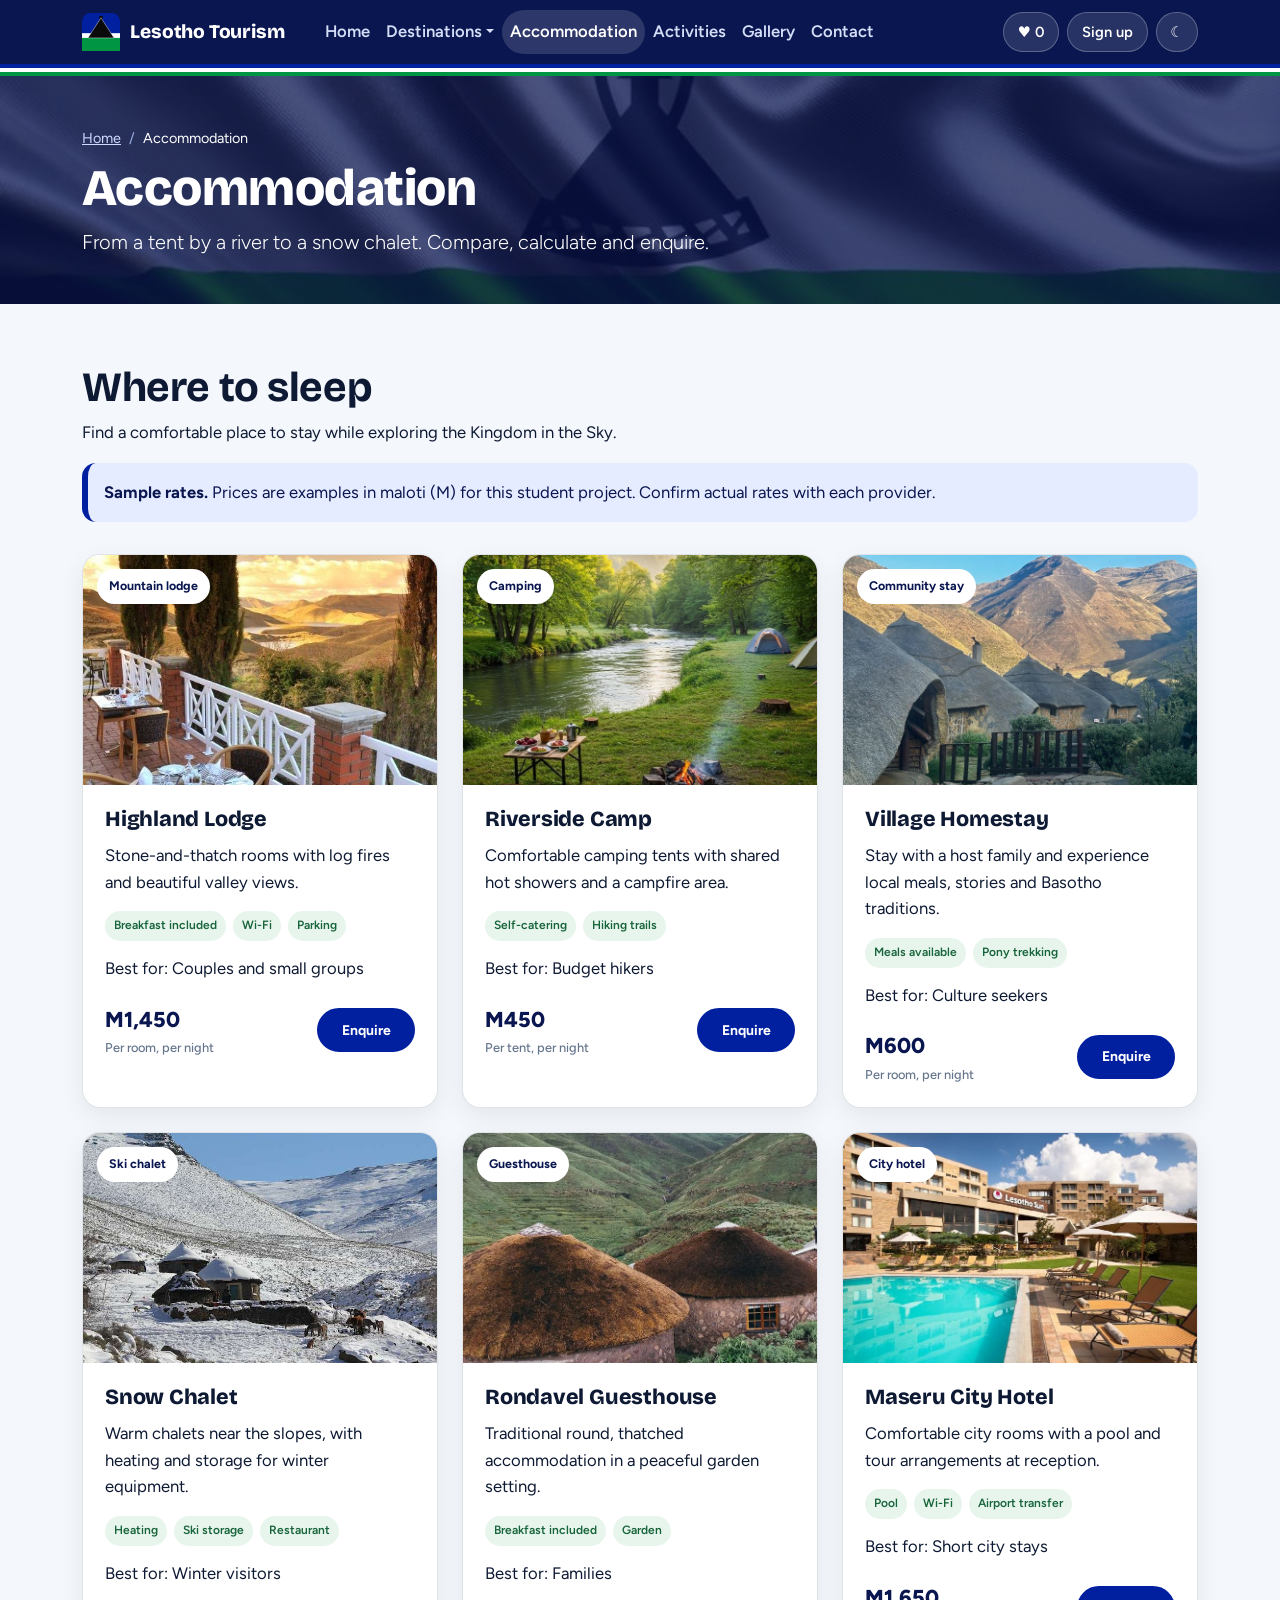
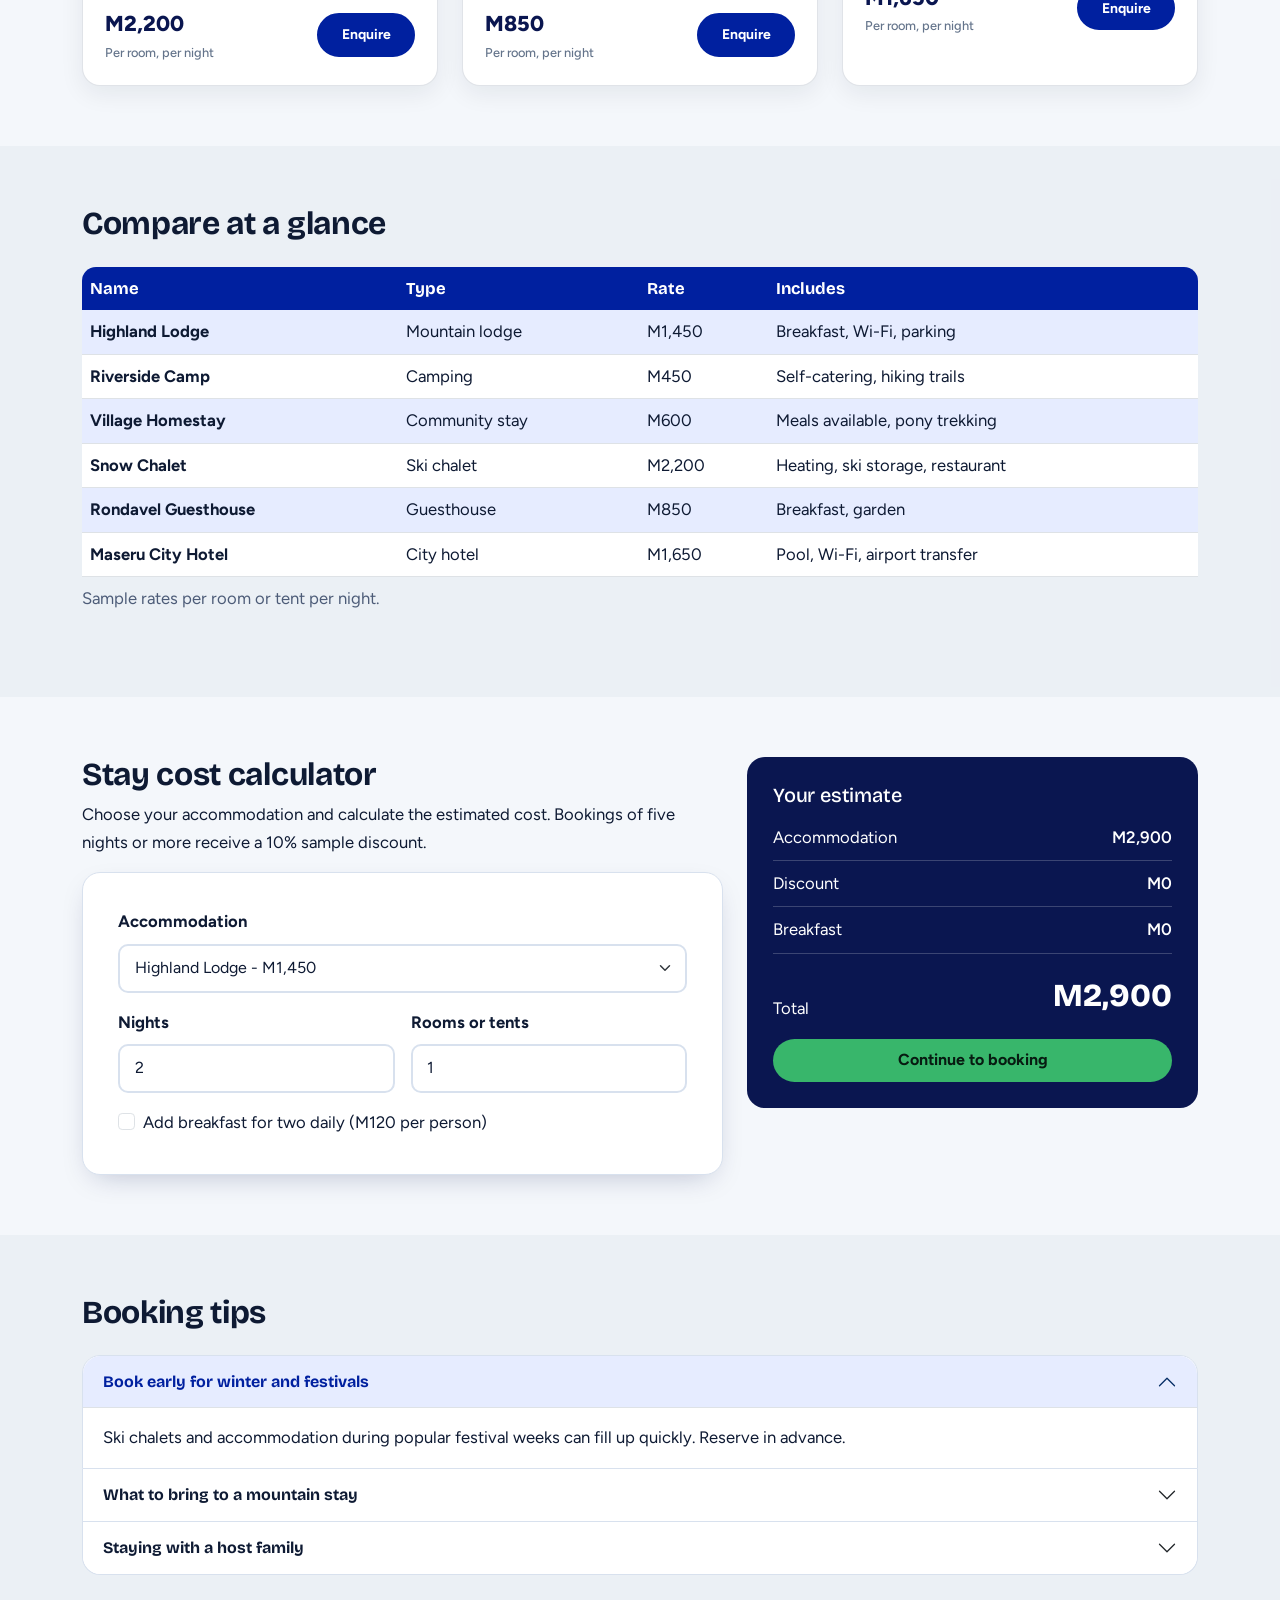
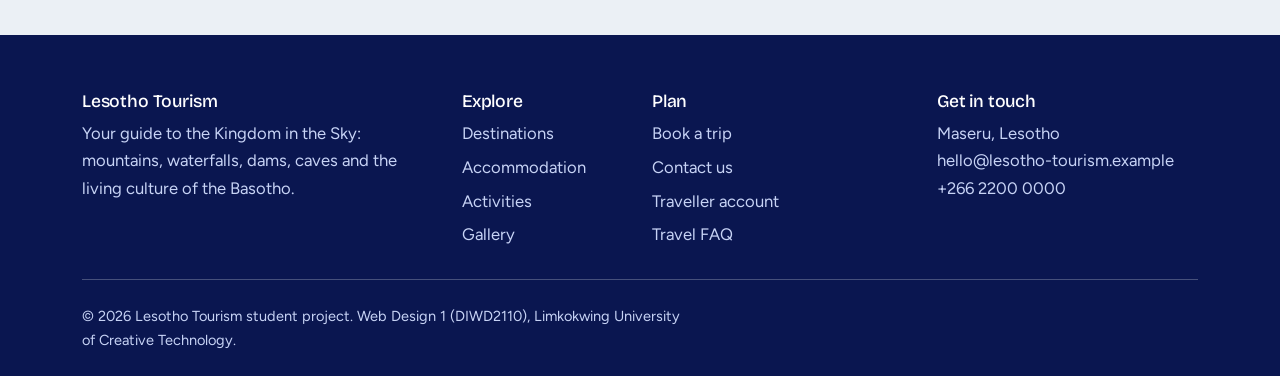
==== accommodation.html @ 90b53eb3 "Add files via upload" ====
<!DOCTYPE html>
<html lang="en" data-bs-theme="light">
<head>
<meta charset="utf-8">
<meta name="viewport" content="width=device-width, initial-scale=1">
<title>Accommodation | Lesotho Tourism</title>
<meta name="description" content="Explore lodges, camps, homestays, chalets and hotels in Lesotho. Compare accommodation and calculate your estimated stay cost.">
<meta name="theme-color" content="#0a1650">
<link rel="icon" href="images/favicon.svg" type="image/svg+xml">
<link rel="preconnect" href="https://fonts.googleapis.com">
<link rel="preconnect" href="https://fonts.gstatic.com" crossorigin>
<link href="https://fonts.googleapis.com/css2?family=Bricolage+Grotesque:opsz,wght@12..96,500;12..96,700;12..96,800&family=Figtree:wght@400;500;600;700&display=swap" rel="stylesheet">
<link href="https://cdn.jsdelivr.net/npm/bootstrap@5.3.3/dist/css/bootstrap.min.css" rel="stylesheet">
<link href="css/style.css" rel="stylesheet">

<style>
.stay-grid {
    display: grid;
    grid-template-columns: repeat(3, minmax(0, 1fr));
    gap: 24px;
}
.stay-card {
    height: 100%;
    overflow: hidden;
    border-radius: 18px;
    background: var(--bs-body-bg, #fff);
    border: 1px solid rgba(100, 116, 139, 0.2);
    box-shadow: 0 8px 24px rgba(15, 23, 42, 0.07);
    transition: transform .2s ease, box-shadow .2s ease;
}
.stay-card:hover {
    transform: translateY(-5px);
    box-shadow: 0 14px 32px rgba(15, 23, 42, 0.13);
}
.stay-image {
    position: relative;
    height: 230px;
    overflow: hidden;
    background: #e2e8f0;
}
.stay-image img {
    width: 100%;
    height: 100%;
    object-fit: cover;
    display: block;
}
.stay-tag {
    position: absolute;
    left: 14px;
    top: 14px;
    padding: 7px 12px;
    border-radius: 30px;
    background: #fff;
    color: #0a1650;
    font-size: .78rem;
    font-weight: 700;
}
.stay-body {
    padding: 22px;
}
.stay-body h3 {
    font-size: 1.35rem;
    font-weight: 800;
    margin-bottom: 10px;
}
.stay-body p {
    line-height: 1.6;
}
.stay-features {
    display: flex;
    flex-wrap: wrap;
    gap: 7px;
    margin: 14px 0;
}
.stay-feature {
    padding: 5px 9px;
    border-radius: 20px;
    background: #e7f5ec;
    color: #17643a;
    font-size: .75rem;
    font-weight: 600;
}
.stay-price {
    color: #0a1650;
    font-size: 1.35rem;
    font-weight: 800;
}
.stay-price small {
    display: block;
    color: #64748b;
    font-size: .8rem;
    font-weight: 500;
}
.stay-bottom {
    display: flex;
    align-items: center;
    justify-content: space-between;
    gap: 12px;
    margin-top: 20px;
}
.calc-result {
    padding: 26px;
    border-radius: 18px;
    background: #0a1650;
    color: #fff;
}
.calc-result .total {
    font-size: 2rem;
    font-weight: 800;
}
.calc-result li {
    display: flex;
    justify-content: space-between;
    gap: 15px;
    padding: 9px 0;
    border-bottom: 1px solid rgba(255,255,255,.2);
}
.calc-result li span:last-child {
    text-align: right;
    font-weight: 600;
}
.btn-green {
    background: #38b66b;
    color: #071b11;
    border: none;
    font-weight: 700;
}
.btn-green:hover {
    background: #56d483;
    color: #071b11;
}
.stay-section {
    padding: 60px 0;
}
.stay-section-alt {
    background: rgba(148, 163, 184, .09);
}
@media (max-width: 991px) {
    .stay-grid {
        grid-template-columns: repeat(2, minmax(0, 1fr));
    }
}
@media (max-width: 575px) {
    .stay-grid {
        grid-template-columns: 1fr;
    }
    .stay-image {
        height: 240px;
    }
    .stay-bottom {
        align-items: flex-start;
        flex-direction: column;
    }
}
</style>
</head>

<body>
<a class="skip-link" href="#main">Skip to main content</a>

<header>
<nav class="navbar navbar-expand-xl lt-nav" aria-label="Main navigation">
<div class="container">
<a class="navbar-brand" href="index.html">
<img src="images/logo.svg" alt="" width="38" height="38">
<span>Lesotho Tourism</span>
</a>
<button class="navbar-toggler" type="button" data-bs-toggle="collapse" data-bs-target="#mainMenu" aria-controls="mainMenu" aria-expanded="false" aria-label="Open or close the menu">
<span class="navbar-toggler-icon"></span>
</button>
<div class="collapse navbar-collapse" id="mainMenu">
<ul class="navbar-nav me-auto mb-2 mb-xl-0 ms-xl-3">
<li class="nav-item"><a class="nav-link" href="index.html">Home</a></li>
<li class="nav-item dropdown">
<a class="nav-link dropdown-toggle" href="#" role="button" data-bs-toggle="dropdown" aria-expanded="false">Destinations</a>
<ul class="dropdown-menu">
<li><a class="dropdown-item" href="destinations.html">All 25 places</a></li>
<li><hr class="dropdown-divider"></li>
<li><a class="dropdown-item" href="destinations.html?cat=Mountains%20%26%20Nature">Mountains &amp; Nature</a></li>
<li><a class="dropdown-item" href="destinations.html?cat=Dams%20%26%20Highlands">Dams &amp; Highlands</a></li>
<li><a class="dropdown-item" href="destinations.html?cat=History%20%26%20Culture">History &amp; Culture</a></li>
<li><a class="dropdown-item" href="destinations.html?cat=More%20to%20explore">More to explore</a></li>
</ul>
</li>
<li class="nav-item"><a class="nav-link active" href="accommodation.html">Accommodation</a></li>
<li class="nav-item"><a class="nav-link" href="activities.html">Activities</a></li>
<li class="nav-item"><a class="nav-link" href="gallery.html">Gallery</a></li>
<li class="nav-item"><a class="nav-link" href="contact.html">Contact</a></li>
</ul>
<div class="nav-tools">
<a class="icon-btn text-decoration-none" href="destinations.html#saved" aria-label="Saved places"><span aria-hidden="true">♥</span> <span data-fav-count>0</span></a>
<a class="icon-btn text-decoration-none" href="contact.html#account" data-welcome>Sign up</a>
<button class="icon-btn" type="button" data-theme-toggle aria-pressed="false" aria-label="Switch between light and dark mode"><span class="ico" aria-hidden="true">☾</span> <span class="label">Dark mode</span></button>
</div>
</div>
</div>
</nav>
<div class="flag-stripe" role="presentation"></div>
</header>

<section class="page-hero" aria-labelledby="pageTitle">
<div class="container">
<nav aria-label="Breadcrumb">
<ol class="breadcrumb breadcrumb-lt mb-2">
<li class="breadcrumb-item"><a href="index.html">Home</a></li>
<li class="breadcrumb-item active" aria-current="page">Accommodation</li>
</ol>
</nav>
<h1 id="pageTitle">Accommodation</h1>
<p class="lead mb-0">From a tent by a river to a snow chalet. Compare, calculate and enquire.</p>
</div>
</section>

<main id="main">

<section class="stay-section" aria-labelledby="stayTitle">
<div class="container">
<div class="section-head">
<h2 id="stayTitle">Where to sleep</h2>
<p>Find a comfortable place to stay while exploring the Kingdom in the Sky.</p>
<div class="alert alert-lt-info mt-3" role="note"><strong>Sample rates.</strong> Prices are examples in maloti (M) for this student project. Confirm actual rates with each provider.</div>
</div>

<div class="stay-grid">

<article class="stay-card">
<div class="stay-image">
<img src="images/stay-lodge.jpg" alt="Mountain lodge with stone buildings and views of the Lesotho highlands" loading="lazy" width="800" height="600">
<span class="stay-tag">Mountain lodge</span>
</div>
<div class="stay-body">
<h3>Highland Lodge</h3>
<p>Stone-and-thatch rooms with log fires and beautiful valley views.</p>
<div class="stay-features">
<span class="stay-feature">Breakfast included</span>
<span class="stay-feature">Wi-Fi</span>
<span class="stay-feature">Parking</span>
</div>
<p class="where">Best for: Couples and small groups</p>
<div class="stay-bottom">
<span class="stay-price">M1,450<small>Per room, per night</small></span>
<a class="btn btn-brand btn-sm" href="contact.html#booking">Enquire</a>
</div>
</div>
</article>

<article class="stay-card">
<div class="stay-image">
<img src="images/stay-camp.jpg" alt="Camping tents beside a river in a scenic mountain landscape" loading="lazy" width="800" height="600">
<span class="stay-tag">Camping</span>
</div>
<div class="stay-body">
<h3>Riverside Camp</h3>
<p>Comfortable camping tents with shared hot showers and a campfire area.</p>
<div class="stay-features">
<span class="stay-feature">Self-catering</span>
<span class="stay-feature">Hiking trails</span>
</div>
<p class="where">Best for: Budget hikers</p>
<div class="stay-bottom">
<span class="stay-price">M450<small>Per tent, per night</small></span>
<a class="btn btn-brand btn-sm" href="contact.html#booking">Enquire</a>
</div>
</div>
</article>

<article class="stay-card">
<div class="stay-image">
<img src="images/stay-village.jpg" alt="Traditional village homes in the Lesotho countryside" loading="lazy" width="800" height="600">
<span class="stay-tag">Community stay</span>
</div>
<div class="stay-body">
<h3>Village Homestay</h3>
<p>Stay with a host family and experience local meals, stories and Basotho traditions.</p>
<div class="stay-features">
<span class="stay-feature">Meals available</span>
<span class="stay-feature">Pony trekking</span>
</div>
<p class="where">Best for: Culture seekers</p>
<div class="stay-bottom">
<span class="stay-price">M600<small>Per room, per night</small></span>
<a class="btn btn-brand btn-sm" href="contact.html#booking">Enquire</a>
</div>
</div>
</article>

<article class="stay-card">
<div class="stay-image">
<img src="images/stay-chalet.jpg" alt="Mountain chalet surrounded by highland scenery" loading="lazy" width="800" height="600">
<span class="stay-tag">Ski chalet</span>
</div>
<div class="stay-body">
<h3>Snow Chalet</h3>
<p>Warm chalets near the slopes, with heating and storage for winter equipment.</p>
<div class="stay-features">
<span class="stay-feature">Heating</span>
<span class="stay-feature">Ski storage</span>
<span class="stay-feature">Restaurant</span>
</div>
<p class="where">Best for: Winter visitors</p>
<div class="stay-bottom">
<span class="stay-price">M2,200<small>Per room, per night</small></span>
<a class="btn btn-brand btn-sm" href="contact.html#booking">Enquire</a>
</div>
</div>
</article>

<article class="stay-card">
<div class="stay-image">
<img src="images/stay-rondavel.jpg" alt="Traditional round thatched rondavel in a green garden" loading="lazy" width="800" height="600">
<span class="stay-tag">Guesthouse</span>
</div>
<div class="stay-body">
<h3>Rondavel Guesthouse</h3>
<p>Traditional round, thatched accommodation in a peaceful garden setting.</p>
<div class="stay-features">
<span class="stay-feature">Breakfast included</span>
<span class="stay-feature">Garden</span>
</div>
<p class="where">Best for: Families</p>
<div class="stay-bottom">
<span class="stay-price">M850<small>Per room, per night</small></span>
<a class="btn btn-brand btn-sm" href="contact.html#booking">Enquire</a>
</div>
</div>
</article>

<article class="stay-card">
<div class="stay-image">
<img src="images/stay-hotel.jpg" alt="Modern hotel building in Maseru with guest facilities" loading="lazy" width="800" height="600">
<span class="stay-tag">City hotel</span>
</div>
<div class="stay-body">
<h3>Maseru City Hotel</h3>
<p>Comfortable city rooms with a pool and tour arrangements at reception.</p>
<div class="stay-features">
<span class="stay-feature">Pool</span>
<span class="stay-feature">Wi-Fi</span>
<span class="stay-feature">Airport transfer</span>
</div>
<p class="where">Best for: Short city stays</p>
<div class="stay-bottom">
<span class="stay-price">M1,650<small>Per room, per night</small></span>
<a class="btn btn-brand btn-sm" href="contact.html#booking">Enquire</a>
</div>
</div>
</article>

</div>
</div>
</section>

<section class="stay-section stay-section-alt" aria-labelledby="cmpTitle">
<div class="container">
<h2 id="cmpTitle" class="mb-4">Compare at a glance</h2>
<div class="table-responsive">
<table class="table table-lt table-striped align-middle">
<caption class="text-muted-lt">Sample rates per room or tent per night.</caption>
<thead>
<tr>
<th scope="col">Name</th>
<th scope="col">Type</th>
<th scope="col">Rate</th>
<th scope="col">Includes</th>
</tr>
</thead>
<tbody>
<tr><th scope="row">Highland Lodge</th><td>Mountain lodge</td><td>M1,450</td><td>Breakfast, Wi-Fi, parking</td></tr>
<tr><th scope="row">Riverside Camp</th><td>Camping</td><td>M450</td><td>Self-catering, hiking trails</td></tr>
<tr><th scope="row">Village Homestay</th><td>Community stay</td><td>M600</td><td>Meals available, pony trekking</td></tr>
<tr><th scope="row">Snow Chalet</th><td>Ski chalet</td><td>M2,200</td><td>Heating, ski storage, restaurant</td></tr>
<tr><th scope="row">Rondavel Guesthouse</th><td>Guesthouse</td><td>M850</td><td>Breakfast, garden</td></tr>
<tr><th scope="row">Maseru City Hotel</th><td>City hotel</td><td>M1,650</td><td>Pool, Wi-Fi, airport transfer</td></tr>
</tbody>
</table>
</div>
</div>
</section>

<section class="stay-section" aria-labelledby="calcTitle">
<div class="container">
<div class="row g-4 align-items-start">
<div class="col-lg-7">
<h2 id="calcTitle">Stay cost calculator</h2>
<p>Choose your accommodation and calculate the estimated cost. Bookings of five nights or more receive a 10% sample discount.</p>
<form id="stayCalc" class="form-panel">
<div class="row g-3">
<div class="col-12">
<label class="form-label" for="scStay">Accommodation</label>
<select id="scStay" name="stay" class="form-select">
<option value="stay-lodge" data-rate="1450">Highland Lodge - M1,450</option>
<option value="stay-camp" data-rate="450">Riverside Camp - M450</option>
<option value="stay-village" data-rate="600">Village Homestay - M600</option>
<option value="stay-chalet" data-rate="2200">Snow Chalet - M2,200</option>
<option value="stay-rondavel" data-rate="850">Rondavel Guesthouse - M850</option>
<option value="stay-hotel" data-rate="1650">Maseru City Hotel - M1,650</option>
</select>
</div>
<div class="col-6">
<label class="form-label" for="scNights">Nights</label>
<input id="scNights" name="nights" type="number" class="form-control" min="1" max="30" value="2" required>
</div>
<div class="col-6">
<label class="form-label" for="scRooms">Rooms or tents</label>
<input id="scRooms" name="rooms" type="number" class="form-control" min="1" max="10" value="1" required>
</div>
<div class="col-12">
<div class="form-check">
<input class="form-check-input" type="checkbox" id="scBreakfast" name="breakfast">
<label class="form-check-label" for="scBreakfast">Add breakfast for two daily (M120 per person)</label>
</div>
</div>
</div>
</form>
</div>

<div class="col-lg-5">
<div class="calc-result" aria-live="polite" aria-atomic="true">
<h3 class="h5 text-white">Your estimate</h3>
<ul class="list-unstyled mb-3" id="scLines">
<li><span>Accommodation</span><span>M2,900</span></li>
<li><span>Discount</span><span>M0</span></li>
<li><span>Breakfast</span><span>M0</span></li>
</ul>
<div class="d-flex justify-content-between align-items-end gap-3">
<span>Total</span>
<span class="total" id="scTotal">M2,900</span>
</div>
<a href="contact.html#booking" class="btn btn-green w-100 mt-3">Continue to booking</a>
</div>
</div>
</div>
</div>
</section>

<section class="stay-section stay-section-alt" aria-labelledby="tipTitle">
<div class="container">
<h2 id="tipTitle" class="mb-4">Booking tips</h2>
<div class="accordion" id="tipAccordion">
<div class="accordion-item">
<h3 class="accordion-header">
<button class="accordion-button" type="button" data-bs-toggle="collapse" data-bs-target="#t1" aria-expanded="true" aria-controls="t1">Book early for winter and festivals</button>
</h3>
<div id="t1" class="accordion-collapse collapse show" data-bs-parent="#tipAccordion">
<div class="accordion-body">Ski chalets and accommodation during popular festival weeks can fill up quickly. Reserve in advance.</div>
</div>
</div>
<div class="accordion-item">
<h3 class="accordion-header">
<button class="accordion-button collapsed" type="button" data-bs-toggle="collapse" data-bs-target="#t2" aria-expanded="false" aria-controls="t2">What to bring to a mountain stay</button>
</h3>
<div id="t2" class="accordion-collapse collapse" data-bs-parent="#tipAccordion">
<div class="accordion-body">Pack warm layers, a rain jacket, a torch, sun protection and cash in maloti or rand. Electricity may be limited at remote camps.</div>
</div>
</div>
<div class="accordion-item">
<h3 class="accordion-header">
<button class="accordion-button collapsed" type="button" data-bs-toggle="collapse" data-bs-target="#t3" aria-expanded="false" aria-controls="t3">Staying with a host family</button>
</h3>
<div id="t3" class="accordion-collapse collapse" data-bs-parent="#tipAccordion">
<div class="accordion-body">Greet people warmly, ask permission before taking photographs and follow your host's guidance on local customs.</div>
</div>
</div>
</div>
</div>
</section>

</main>

<button type="button" class="to-top" id="toTop" aria-label="Back to top">↑</button>

<footer class="lt-footer">
<div class="container">
<div class="row g-4">
<div class="col-lg-4">
<h2 class="h5">Lesotho Tourism</h2>
<p>Your guide to the Kingdom in the Sky: mountains, waterfalls, dams, caves and the living culture of the Basotho.</p>
</div>
<div class="col-6 col-lg-2">
<h3 class="h6">Explore</h3>
<ul>
<li><a href="destinations.html">Destinations</a></li>
<li><a href="accommodation.html">Accommodation</a></li>
<li><a href="activities.html">Activities</a></li>
<li><a href="gallery.html">Gallery</a></li>
</ul>
</div>
<div class="col-6 col-lg-3">
<h3 class="h6">Plan</h3>
<ul>
<li><a href="contact.html#booking">Book a trip</a></li>
<li><a href="contact.html#contact">Contact us</a></li>
<li><a href="contact.html#account">Traveller account</a></li>
<li><a href="index.html#faq">Travel FAQ</a></li>
</ul>
</div>
<div class="col-lg-3">
<h3 class="h6">Get in touch</h3>
<address class="mb-0">Maseru, Lesotho<br><a href="mailto:hello@lesotho-tourism.example">hello@lesotho-tourism.example</a><br><a href="tel:+26622000000">+266 2200 0000</a></address>
</div>
</div>
<hr class="border-light opacity-25 my-4">
<p class="small mb-0">&copy; <span data-year>2026</span> Lesotho Tourism student project. Web Design 1 (DIWD2110), Limkokwing University of Creative Technology.</p>
</div>
</footer>

<script src="https://cdn.jsdelivr.net/npm/bootstrap@5.3.3/dist/js/bootstrap.bundle.min.js"></script>
<script src="js/data-fallback.js"></script>
<script src="js/main.js"></script>

<script>
document.addEventListener("DOMContentLoaded", function () {
    const staySelect = document.getElementById("scStay");
    const nightsInput = document.getElementById("scNights");
    const roomsInput = document.getElementById("scRooms");
    const breakfastInput = document.getElementById("scBreakfast");
    const lines = document.getElementById("scLines");
    const totalDisplay = document.getElementById("scTotal");

    function formatMoney(amount) {
        return "M" + Math.round(amount).toLocaleString("en-US");
    }

    function updateCalculator() {
        const selectedOption = staySelect.options[staySelect.selectedIndex];
        const rate = Number(selectedOption.dataset.rate);
        const nights = Math.min(30, Math.max(1, Number(nightsInput.value) || 1));
        const rooms = Math.min(10, Math.max(1, Number(roomsInput.value) || 1));

        nightsInput.value = nights;
        roomsInput.value = rooms;

        const accommodationCost = rate * nights * rooms;
        const discount = nights >= 5 ? accommodationCost * 0.10 : 0;
        const breakfast = breakfastInput.checked ? 240 * nights * rooms : 0;
        const total = accommodationCost - discount + breakfast;

        lines.innerHTML = "";

        const items = [
            ["Accommodation", formatMoney(accommodationCost)],
            ["Discount", discount > 0 ? "-" + formatMoney(discount) : formatMoney(0)],
            ["Breakfast", formatMoney(breakfast)]
        ];

        items.forEach(function (item) {
            const li = document.createElement("li");
            const label = document.createElement("span");
            const amount = document.createElement("span");
            label.textContent = item[0];
            amount.textContent = item[1];
            li.appendChild(label);
            li.appendChild(amount);
            lines.appendChild(li);
        });

        totalDisplay.textContent = formatMoney(total);
    }

    staySelect.addEventListener("change", updateCalculator);
    nightsInput.addEventListener("input", updateCalculator);
    roomsInput.addEventListener("input", updateCalculator);
    breakfastInput.addEventListener("change", updateCalculator);

    updateCalculator();
});
</script>
</body>
</html>
---- css/style.css ----
:root{
  --lt-blue:#00209F;
  --lt-blue-deep:#0a1650;
  --lt-green:#009543;
  --lt-black:#0a0a0a;
  --lt-white:#ffffff;
  --lt-ochre:#e0a526;          
  --bg:#f4f7fb;
  --surface:#ffffff;
  --ink:#0e1a33;
  --muted:#4d5c78;
  --line:#d8e1ee;
  --brand:#00209F;             
  --brand-soft:#e6ecff;
  --green-soft:#e2f5ea;
  --shadow:0 10px 30px -12px rgba(10,22,80,.28);
  --font-head:"Bricolage Grotesque","Trebuchet MS",system-ui,sans-serif;
  --font-body:"Figtree","Segoe UI",system-ui,-apple-system,sans-serif;
  --r-card:18px; --r-ctl:10px;
}


html{scroll-behavior:smooth}
body{font-family:var(--font-body);background:var(--bg);color:var(--ink);line-height:1.65;font-size:1.04rem;transition:background-color .3s,color .3s}
h1,h2,h3,h4,h5{font-family:var(--font-head);font-weight:700;line-height:1.15;letter-spacing:-.01em;color:var(--ink)}
h1{font-weight:800}
p{max-width:68ch}
a{color:var(--brand)}
a:hover{color:var(--lt-green)}
img{max-width:100%;height:auto}
:focus-visible{outline:3px solid var(--lt-ochre);outline-offset:3px;border-radius:4px}
.skip-link{position:absolute;left:-999px;top:0;background:var(--lt-black);color:#fff;padding:.6rem 1rem;z-index:2000}
.skip-link:focus{left:0}
.flag-stripe{height:12px;background:linear-gradient(to bottom,var(--lt-blue) 0 33.3%,#fff 33.3% 66.6%,var(--lt-green) 66.6%)}
.text-muted-lt{color:var(--muted)!important}


.lt-nav{background:var(--lt-blue-deep);position:sticky;top:0;z-index:1030;transition:box-shadow .3s}
.lt-nav.scrolled{box-shadow:0 8px 24px -10px rgba(0,0,0,.55)}
.lt-nav .navbar-brand{display:flex;align-items:center;gap:.65rem;color:#fff;font-family:var(--font-head);font-weight:800;font-size:1.2rem;letter-spacing:-.01em}
.lt-nav .navbar-brand img{width:38px;height:38px}
.lt-nav .nav-link{color:#d5def7;font-weight:600;padding:.55rem .9rem;border-radius:999px;transition:background .2s,color .2s}
.lt-nav .nav-link:hover,.lt-nav .nav-link.active{color:#fff;background:rgba(255,255,255,.14)}
.lt-nav .dropdown-menu{border:0;border-radius:14px;box-shadow:var(--shadow);padding:.5rem}
.lt-nav .dropdown-item{border-radius:8px;font-weight:500}
.lt-nav .navbar-toggler{border-color:rgba(255,255,255,.4)}
.lt-nav .navbar-toggler-icon{filter:invert(1)}
.nav-tools{display:flex;align-items:center;gap:.5rem;flex-wrap:wrap}
.lt-nav .nav-link{white-space:nowrap}
.icon-btn{white-space:nowrap}
@media (min-width:1200px){.nav-tools{flex-wrap:nowrap}.lt-nav .nav-link{padding:.5rem .65rem}}
@media (min-width:1200px) and (max-width:1399.98px){.icon-btn .label{display:none}}
@media (max-width:1199.98px){.lt-nav .navbar-collapse{padding:.75rem 0 1rem}.nav-tools{margin-top:.5rem}}
.icon-btn{background:rgba(255,255,255,.12);border:1px solid rgba(255,255,255,.25);color:#fff;border-radius:999px;padding:.4rem .85rem;font-weight:600;font-size:.92rem;transition:background .2s}
.icon-btn:hover{background:rgba(255,255,255,.26);color:#fff}


.hero{position:relative;color:#fff;background:var(--lt-blue-deep);overflow:hidden;isolation:isolate}
.hero::before{content:"";position:absolute;inset:0;background:url("../images/flag.jpg") center/cover;z-index:-2}
.hero::after{content:"";position:absolute;inset:0;background:linear-gradient(100deg,rgba(10,22,80,.92) 0%,rgba(10,22,80,.7) 45%,rgba(10,22,80,.1) 100%);z-index:-1}
.hero h1,.hero p{color:#fff}
.hero h1{font-size:clamp(2.3rem,6vw,4.4rem);max-width:15ch}
.hero .lead{font-size:1.2rem;opacity:.95}
.hero-pad{padding:clamp(3.5rem,10vw,8rem) 0 clamp(3rem,8vw,6rem)}
.hero-search{background:#fff;border-radius:999px;padding:.35rem;display:flex;gap:.35rem;max-width:560px;box-shadow:var(--shadow)}
.hero-search input{border:0;background:transparent;flex:1;padding:.6rem 1rem;color:#0e1a33;min-width:0}
.hero-search input:focus{outline:none}
.hero-search:focus-within{outline:3px solid var(--lt-ochre)}
.page-hero{background:var(--lt-blue-deep);color:#fff;padding:3.2rem 0 2.8rem;position:relative;overflow:hidden}
.page-hero::before{content:"";position:absolute;inset:0;background:url("../images/flag.jpg") center 60%/cover;opacity:.28}
.page-hero .container{position:relative}
.page-hero h1,.page-hero p{color:#fff}
.page-hero h1{font-size:clamp(2rem,4.6vw,3.2rem)}
.breadcrumb-lt{--bs-breadcrumb-divider-color:#9fb0e6;--bs-breadcrumb-item-active-color:#fff;font-size:.9rem}
.breadcrumb-lt a{color:#cfdaff}


.btn{font-weight:700;border-radius:999px;padding:.6rem 1.4rem;transition:transform .2s,box-shadow .2s,background .2s}
.btn:hover{transform:translateY(-2px)}
.btn-brand{background:var(--lt-blue);color:#fff;border:2px solid var(--lt-blue)}
.btn-brand:hover{background:#0a2fd1;border-color:#0a2fd1;color:#fff;box-shadow:0 8px 18px -8px var(--lt-blue)}
.btn-green{background:var(--lt-green);color:#fff;border:2px solid var(--lt-green)}
.btn-green:hover{background:#00803a;border-color:#00803a;color:#fff;box-shadow:0 8px 18px -8px var(--lt-green)}
.btn-ghost{background:transparent;color:var(--brand);border:2px solid var(--brand)}
.btn-ghost:hover{background:var(--brand);color:#fff}
.btn-ghost-light{background:transparent;color:#fff;border:2px solid rgba(255,255,255,.7)}
.btn-ghost-light:hover{background:#fff;color:var(--lt-blue)}
.filter-btn{border:2px solid var(--line);background:var(--surface);color:var(--ink);padding:.45rem 1.1rem}
.filter-btn:hover{border-color:var(--lt-blue)}
.filter-btn.active{background:var(--lt-blue);border-color:var(--lt-blue);color:#fff}
.fav-btn{position:absolute;top:.75rem;right:.75rem;width:42px;height:42px;padding:0;border-radius:50%;background:rgba(255,255,255,.92);border:0;font-size:1.25rem;line-height:1;color:#7b869c;display:grid;place-items:center}
.fav-btn.saved{color:#d6293e}
.fav-btn:hover{transform:scale(1.1)}

/* 6. CARDS */
.lt-card{background:var(--surface);border:1px solid var(--line);border-radius:var(--r-card);overflow:hidden;height:100%;display:flex;flex-direction:column;transition:transform .25s,box-shadow .25s,border-color .25s}
.lt-card:hover{transform:translateY(-5px);box-shadow:var(--shadow);border-color:var(--lt-blue)}
.lt-card .media{position:relative;aspect-ratio:4/3;overflow:hidden;background:var(--brand-soft)}
.lt-card .media img{width:100%;height:100%;object-fit:cover;transition:transform .5s}
.lt-card:hover .media img{transform:scale(1.06)}
.lt-card .body{padding:1.15rem 1.25rem 1.3rem;display:flex;flex-direction:column;gap:.5rem;flex:1}
.lt-card .body h3,.lt-card .body h2{font-size:1.25rem;margin:0}
.lt-card .where{font-size:.9rem;color:var(--muted);margin:0}
.lt-card .body p{margin:0}
.lt-card .actions{margin-top:auto;padding-top:.6rem;display:flex;gap:.5rem;flex-wrap:wrap}
.badge-tag{position:absolute;left:.75rem;bottom:.75rem;background:var(--lt-black);color:#fff;font-weight:600;padding:.4em .8em;border-radius:999px;font-size:.78rem}
.badge-cat{background:var(--brand-soft);color:var(--brand);font-weight:600;border-radius:999px;padding:.35em .8em}
.price{font-family:var(--font-head);font-weight:800;font-size:1.35rem;color:var(--lt-green)}
.fact{background:var(--surface);border:1px solid var(--line);border-left:6px solid var(--lt-green);border-radius:12px;padding:1rem 1.2rem}
.fact strong{font-family:var(--font-head);font-size:1.6rem;display:block;color:var(--brand)}


.section{padding:clamp(3rem,7vw,5.5rem) 0}
.section-alt{background:var(--surface);border-block:1px solid var(--line)}
.section-head{margin-bottom:2rem}
.section-head h2{font-size:clamp(1.8rem,3.6vw,2.6rem)}
.band{background:var(--lt-blue);color:#fff;position:relative;overflow:hidden}
.band h2,.band p{color:#fff}
.band::after{content:"";position:absolute;right:-60px;top:-40px;width:260px;height:260px;background:url("../images/flag.jpg") center/contain no-repeat;opacity:.12;transform:rotate(12deg)}
.accordion{--bs-accordion-border-radius:var(--r-card);--bs-accordion-inner-border-radius:var(--r-card)}
.accordion-item{background:var(--surface);color:var(--ink);border-color:var(--line)}
.accordion-button{font-weight:700;background:var(--surface);color:var(--ink)}
.accordion-button:not(.collapsed){background:var(--brand-soft);color:var(--brand)}
.alert{border-radius:14px;border-width:0;border-left:6px solid}
.alert-lt-info{background:var(--brand-soft);border-color:var(--lt-blue);color:#0a1650}
.alert-lt-warm{background:#fff4d6;border-color:var(--lt-ochre);color:#4a3200}
.table-lt{--bs-table-bg:var(--surface);--bs-table-color:var(--ink);--bs-table-striped-bg:var(--brand-soft);--bs-table-striped-color:var(--ink);border-radius:14px;overflow:hidden}
.table-lt thead th{background:var(--lt-blue);color:#fff;border:0;font-family:var(--font-head)}
.sidebar-box{background:var(--surface);border:1px solid var(--line);border-radius:var(--r-card);padding:1.25rem}
.pagination{--bs-pagination-active-bg:var(--lt-blue);--bs-pagination-active-border-color:var(--lt-blue);--bs-pagination-color:var(--brand);--bs-pagination-bg:var(--surface);--bs-pagination-border-color:var(--line);--bs-pagination-hover-bg:var(--brand-soft);--bs-pagination-disabled-bg:var(--surface)}
.carousel-lt{border-radius:var(--r-card);overflow:hidden;box-shadow:var(--shadow)}
.carousel-lt .carousel-item img{width:100%;aspect-ratio:16/8;object-fit:cover}
.carousel-lt .carousel-caption{background:linear-gradient(transparent,rgba(10,22,80,.88));left:0;right:0;bottom:0;padding:3rem 1.5rem 1.6rem;text-align:left}
.carousel-lt .carousel-caption h3,.carousel-lt .carousel-caption p{color:#fff}
.step-list{counter-reset:s;list-style:none;padding:0}
.step-list li{counter-increment:s;position:relative;padding-left:3.2rem;margin-bottom:1.1rem}
.step-list li::before{content:counter(s);position:absolute;left:0;top:0;width:2.2rem;height:2.2rem;border-radius:50%;background:var(--lt-green);color:#fff;font-weight:800;display:grid;place-items:center}
.calc-result{background:var(--lt-blue-deep);color:#fff;border-radius:var(--r-card);padding:1.4rem}
.calc-result .total{font-family:var(--font-head);font-size:2.4rem;font-weight:800}
.calc-result li{display:flex;justify-content:space-between;border-bottom:1px dashed rgba(255,255,255,.25);padding:.35rem 0}


.form-control,.form-select{border-radius:var(--r-ctl);border:2px solid var(--line);padding:.65rem .9rem;background-color:var(--surface);color:var(--ink);transition:border-color .2s,box-shadow .2s}
.form-control:focus,.form-select:focus{border-color:var(--lt-blue);box-shadow:0 0 0 .25rem rgba(0,32,159,.18);background-color:var(--surface);color:var(--ink)}
.form-label{font-weight:700}
.form-panel{background:var(--surface);border:1px solid var(--line);border-radius:var(--r-card);padding:clamp(1.25rem,3vw,2.2rem);box-shadow:var(--shadow)}
.form-control.is-valid,.form-select.is-valid{border-color:var(--lt-green)}
.invalid-feedback{font-weight:600}
.form-check-input:checked{background-color:var(--lt-blue);border-color:var(--lt-blue)}
.strength{height:8px;border-radius:999px;background:var(--line);overflow:hidden}
.strength span{display:block;height:100%;width:0;transition:width .3s,background .3s}


.gallery-item{position:relative;border:0;padding:0;background:none;border-radius:14px;overflow:hidden;display:block;width:100%;aspect-ratio:4/3;cursor:zoom-in}
.gallery-item img{width:100%;height:100%;object-fit:cover;transition:transform .45s,filter .3s}
.gallery-item:hover img{transform:scale(1.08);filter:brightness(.8)}
.gallery-item .cap{position:absolute;left:0;right:0;bottom:0;padding:1.6rem .9rem .7rem;background:linear-gradient(transparent,rgba(10,22,80,.88));color:#fff;font-weight:600;text-align:left;opacity:0;transition:opacity .25s}
.gallery-item:hover .cap,.gallery-item:focus-visible .cap{opacity:1}
.lightbox .modal-content{background:#060c26;color:#fff;border:0;border-radius:var(--r-card)}
.lightbox img{width:100%;max-height:70vh;object-fit:contain;background:#0b1440;border-radius:12px}
.lb-nav{position:absolute;top:50%;transform:translateY(-50%);z-index:5;width:52px;height:52px;border-radius:50%;border:0;background:rgba(255,255,255,.9);color:var(--lt-blue-deep);font-size:1.6rem;line-height:1}
.lb-nav:hover{background:var(--lt-ochre)}
.lb-prev{left:.6rem}.lb-next{right:.6rem}
.thumb-strip{display:flex;gap:.5rem;overflow-x:auto;padding:.5rem 0}
.thumb-strip button{flex:0 0 74px;height:54px;padding:0;border:2px solid transparent;border-radius:8px;overflow:hidden;background:none;opacity:.6}
.thumb-strip button.on{border-color:var(--lt-ochre);opacity:1}
.thumb-strip img{width:100%;height:100%;object-fit:cover}


.lt-footer{background:var(--lt-blue-deep);color:#c7d3f5;padding:3.5rem 0 1.5rem}
.lt-footer h2,.lt-footer h3{color:#fff;font-size:1.1rem}
.lt-footer a{color:#c7d3f5;text-decoration:none}
.lt-footer a:hover{color:#fff;text-decoration:underline}
.lt-footer ul{list-style:none;padding:0;margin:0}
.lt-footer li{margin-bottom:.4rem}
.to-top{position:fixed;right:1rem;bottom:1rem;width:48px;height:48px;border-radius:50%;border:0;background:var(--lt-green);color:#fff;font-size:1.3rem;box-shadow:var(--shadow);opacity:0;pointer-events:none;transition:opacity .3s,transform .3s;z-index:1040}
.to-top.show{opacity:1;pointer-events:auto}


[data-bs-theme="dark"]{
  --bg:#080f24;--surface:#101b3a;--ink:#e9eefb;--muted:#a9b8d8;--line:#23325e;--brand:#8fb0ff;--brand-soft:#17285c;--green-soft:#0f3b2a;
  --shadow:0 12px 30px -12px rgba(0,0,0,.7);
}
[data-bs-theme="dark"] .btn-ghost{color:#cfe0ff;border-color:#8fb0ff}
[data-bs-theme="dark"] .btn-ghost:hover{background:#8fb0ff;color:#0a1650}
[data-bs-theme="dark"] .alert-lt-info{background:#17285c;color:#dbe6ff}
[data-bs-theme="dark"] .alert-lt-warm{background:#3b2c07;color:#ffe9b0}
[data-bs-theme="dark"] .a-link{color:#cfe0ff}
[data-bs-theme="dark"] .accordion-button::after{filter:invert(1)}
[data-bs-theme="dark"] .section-alt{background:#0c1633}
[data-bs-theme="dark"] .lt-card:hover{border-color:#8fb0ff}
[data-bs-theme="dark"] .table-lt{--bs-table-border-color:var(--line)}
[data-bs-theme="dark"] .btn-close{filter:invert(1)}
[data-bs-theme="dark"] .modal-content{background:var(--surface);color:var(--ink)}


.reveal-hero{animation:rise .9s cubic-bezier(.2,.7,.2,1) both}   /* one deliberate page-load moment */
@keyframes rise{from{opacity:0;transform:translateY(22px)}to{opacity:1;transform:none}}
.empty-state{text-align:center;padding:3rem 1rem;border:2px dashed var(--line);border-radius:var(--r-card)}
@media (max-width:575.98px){
  .hero-search{border-radius:22px;flex-direction:column}
  .hero-search .btn{width:100%}
  .carousel-lt .carousel-item img{aspect-ratio:4/3}
  .carousel-lt .carousel-caption p{display:none}
}
@media (min-width:1400px){body{font-size:1.1rem}}
@media (prefers-reduced-motion:reduce){*{animation:none!important;transition:none!important;scroll-behavior:auto!important}}
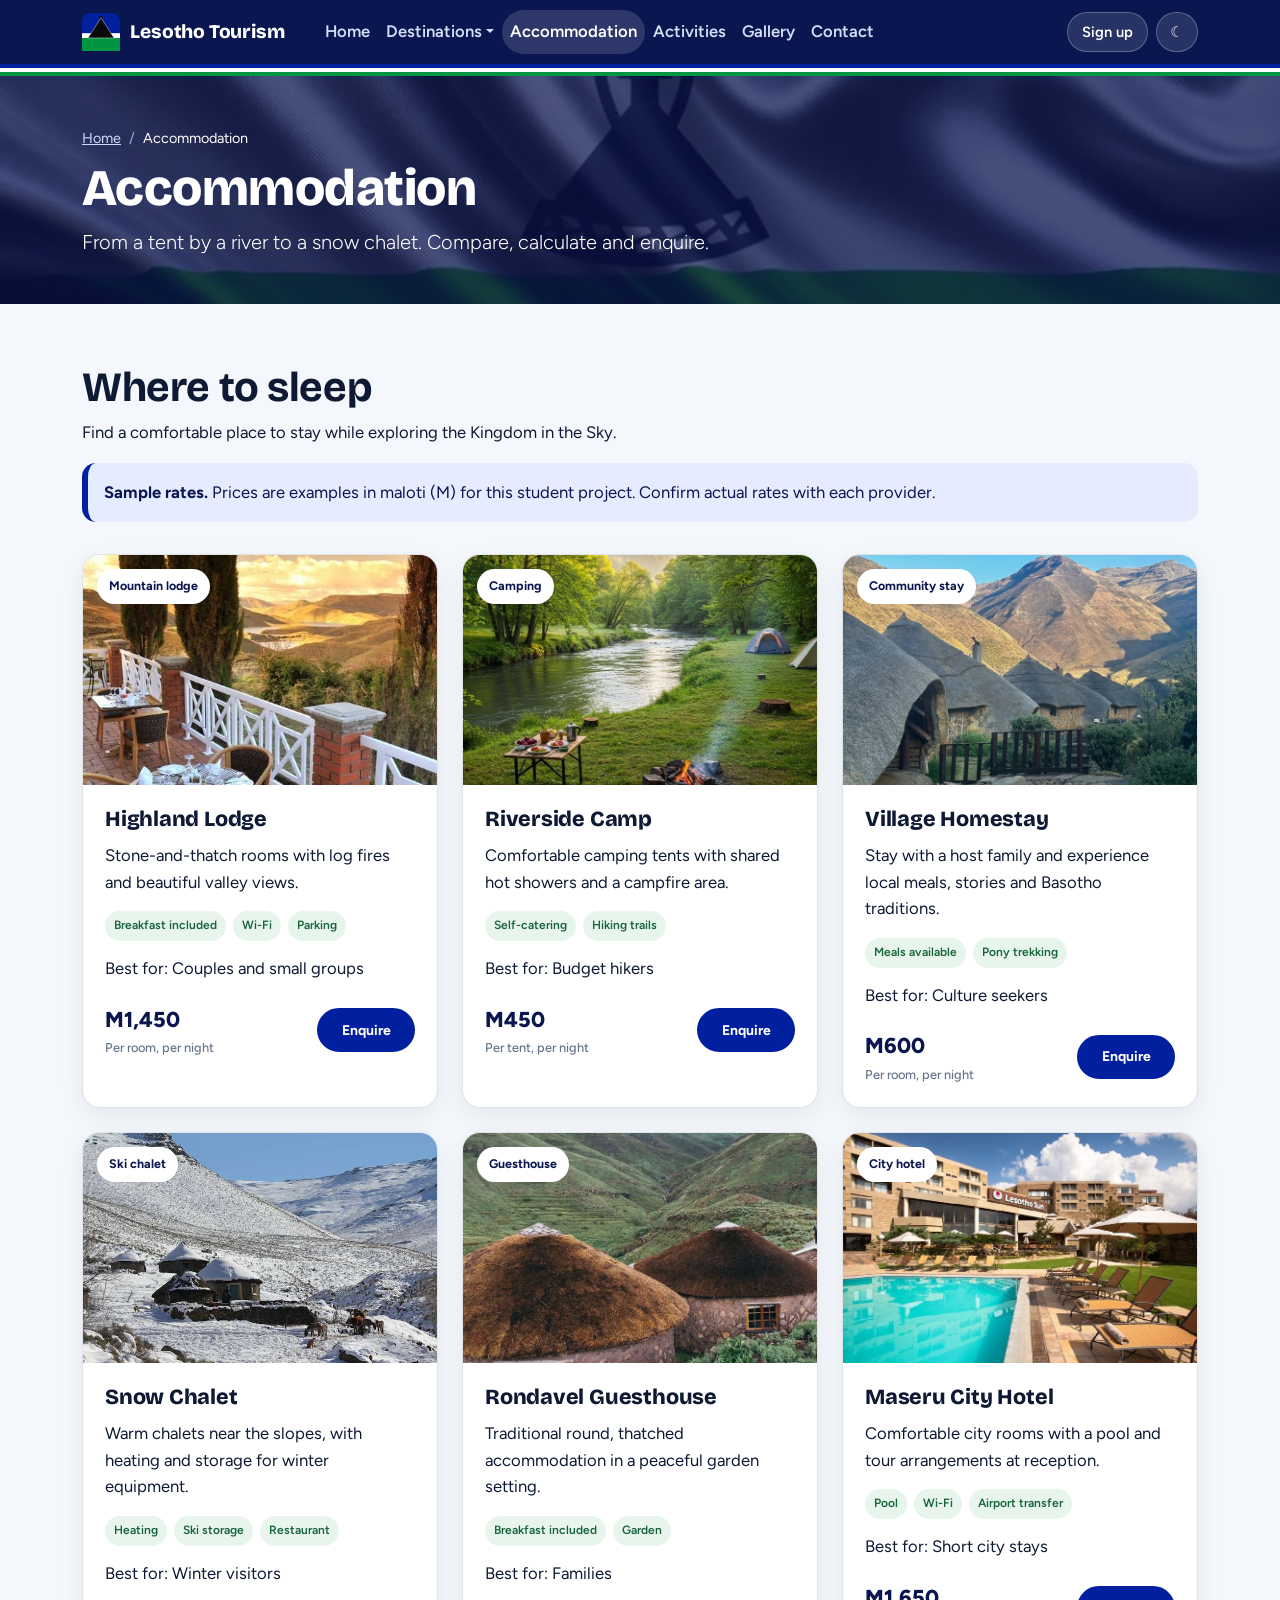
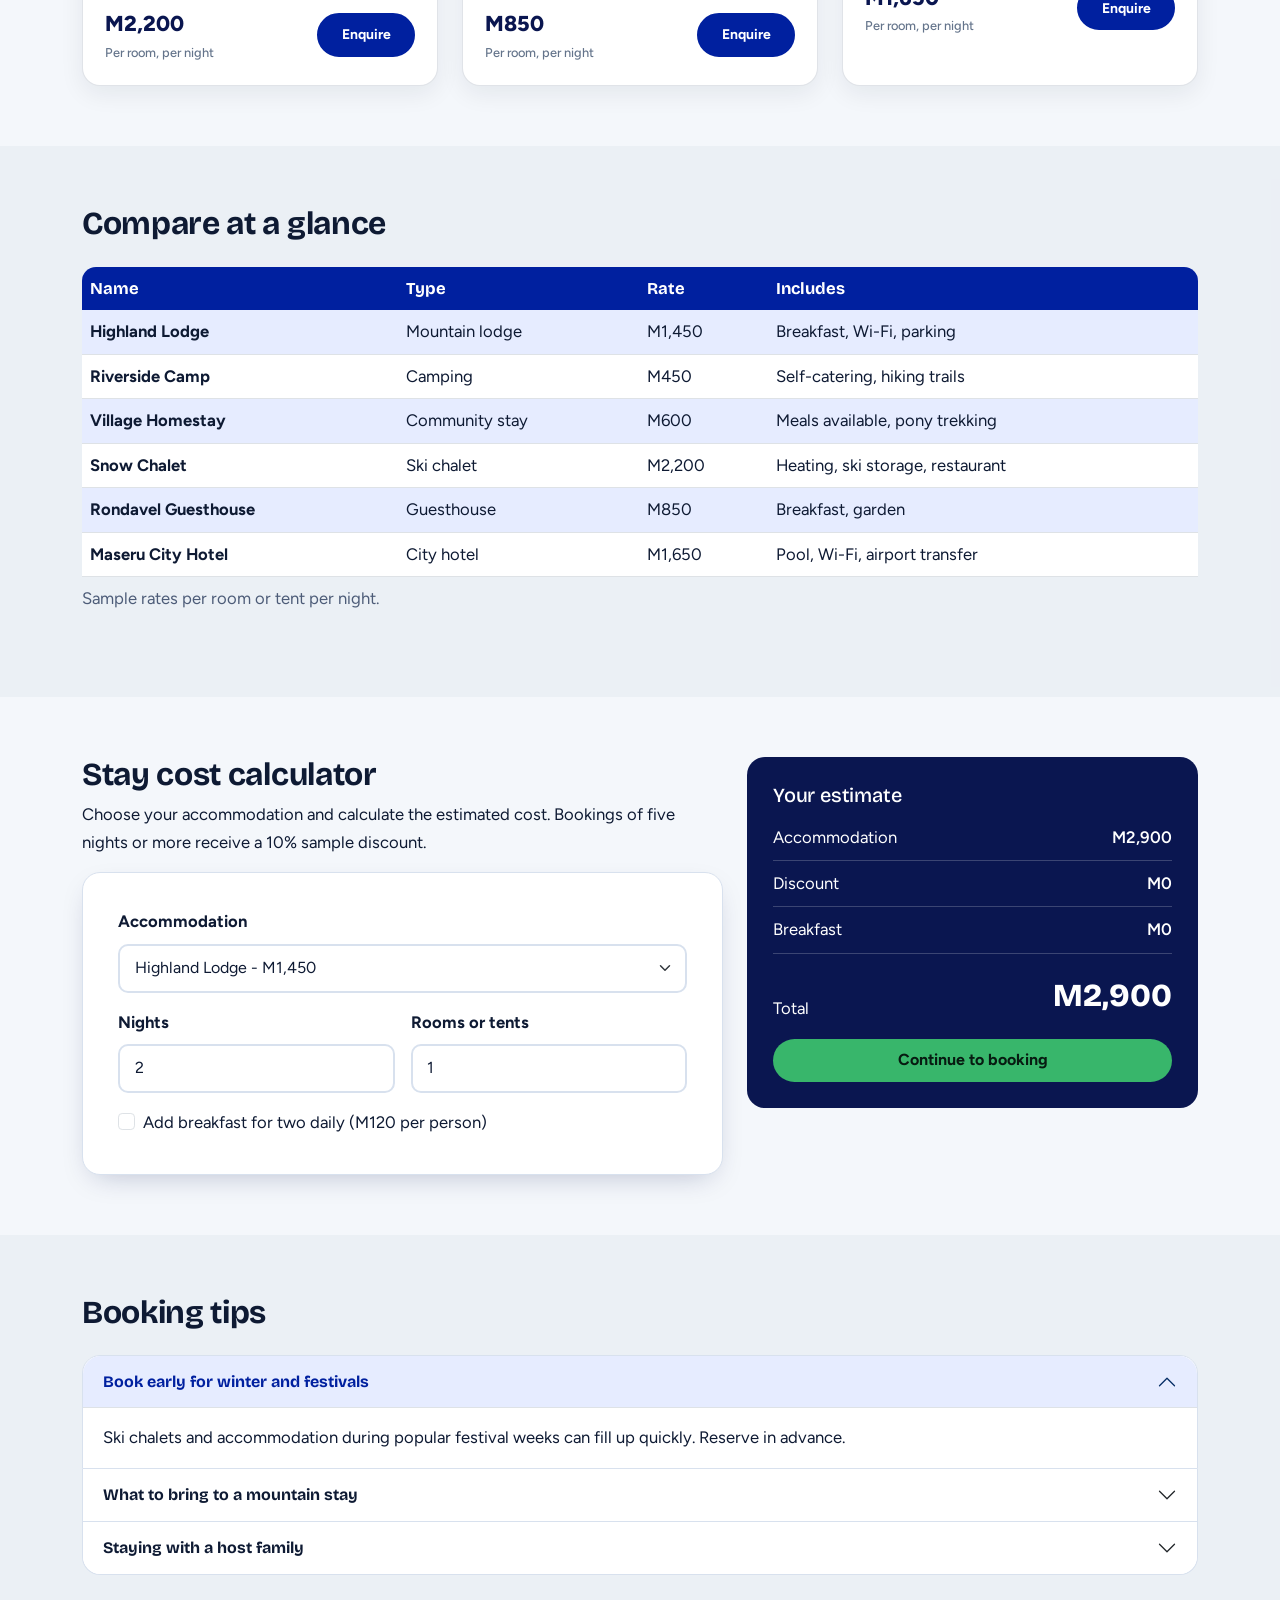
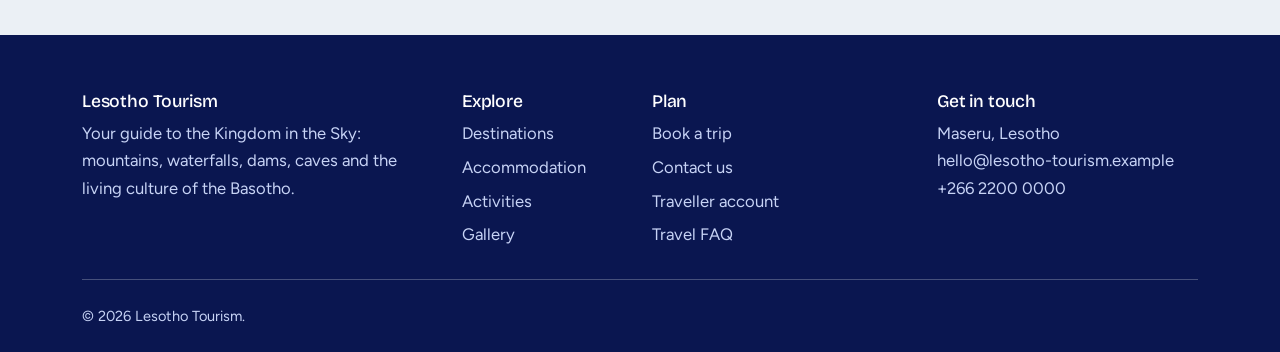
==== commit c82bf458: "Update accommodation.html" ====
--- a/accommodation.html
+++ b/accommodation.html
@@ -189,7 +189,7 @@
 <li class="nav-item"><a class="nav-link" href="contact.html">Contact</a></li>
 </ul>
 <div class="nav-tools">
-<a class="icon-btn text-decoration-none" href="destinations.html#saved" aria-label="Saved places"><span aria-hidden="true">♥</span> <span data-fav-count>0</span></a>
+
 <a class="icon-btn text-decoration-none" href="contact.html#account" data-welcome>Sign up</a>
 <button class="icon-btn" type="button" data-theme-toggle aria-pressed="false" aria-label="Switch between light and dark mode"><span class="ico" aria-hidden="true">☾</span> <span class="label">Dark mode</span></button>
 </div>
@@ -501,7 +501,7 @@
 </div>
 </div>
 <hr class="border-light opacity-25 my-4">
-<p class="small mb-0">&copy; <span data-year>2026</span> Lesotho Tourism student project. Web Design 1 (DIWD2110), Limkokwing University of Creative Technology.</p>
+<p class="small mb-0">&copy; <span data-year>2026</span> Lesotho Tourism.</p>
 </div>
 </footer>
 
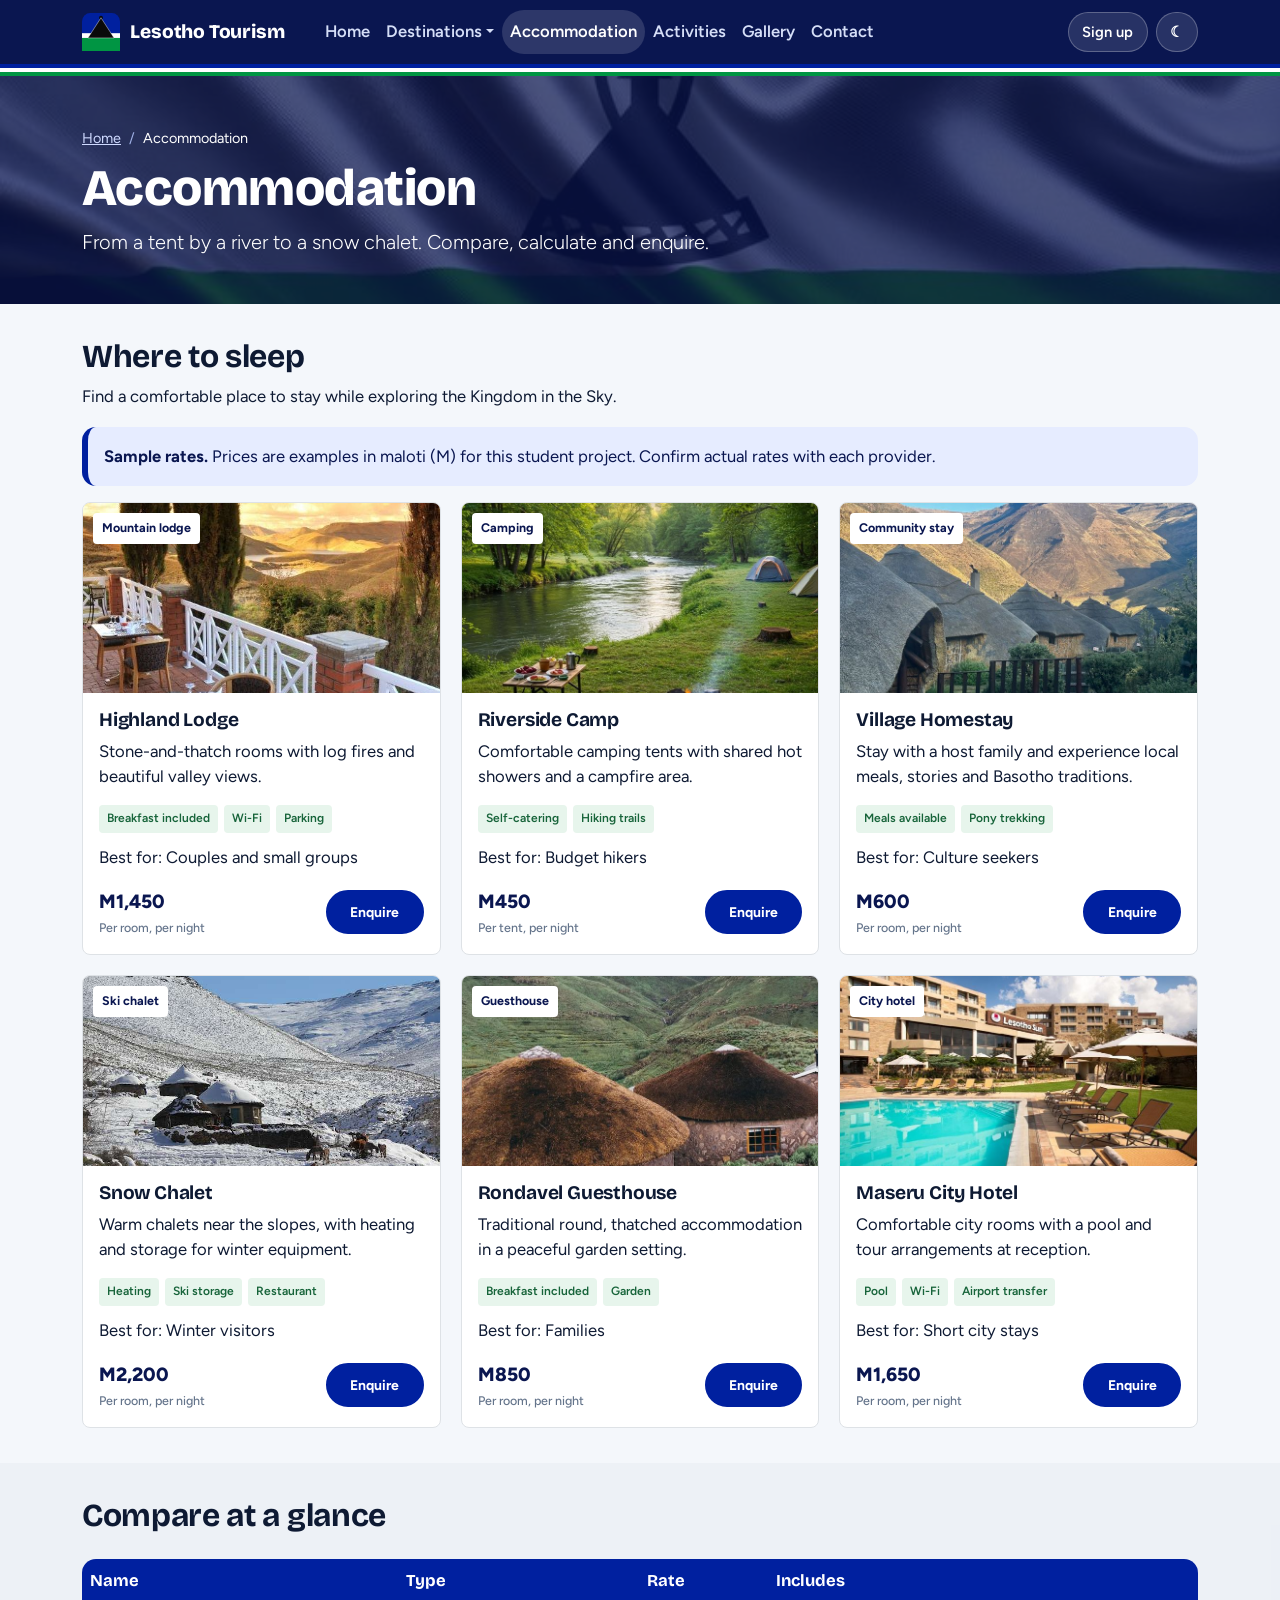
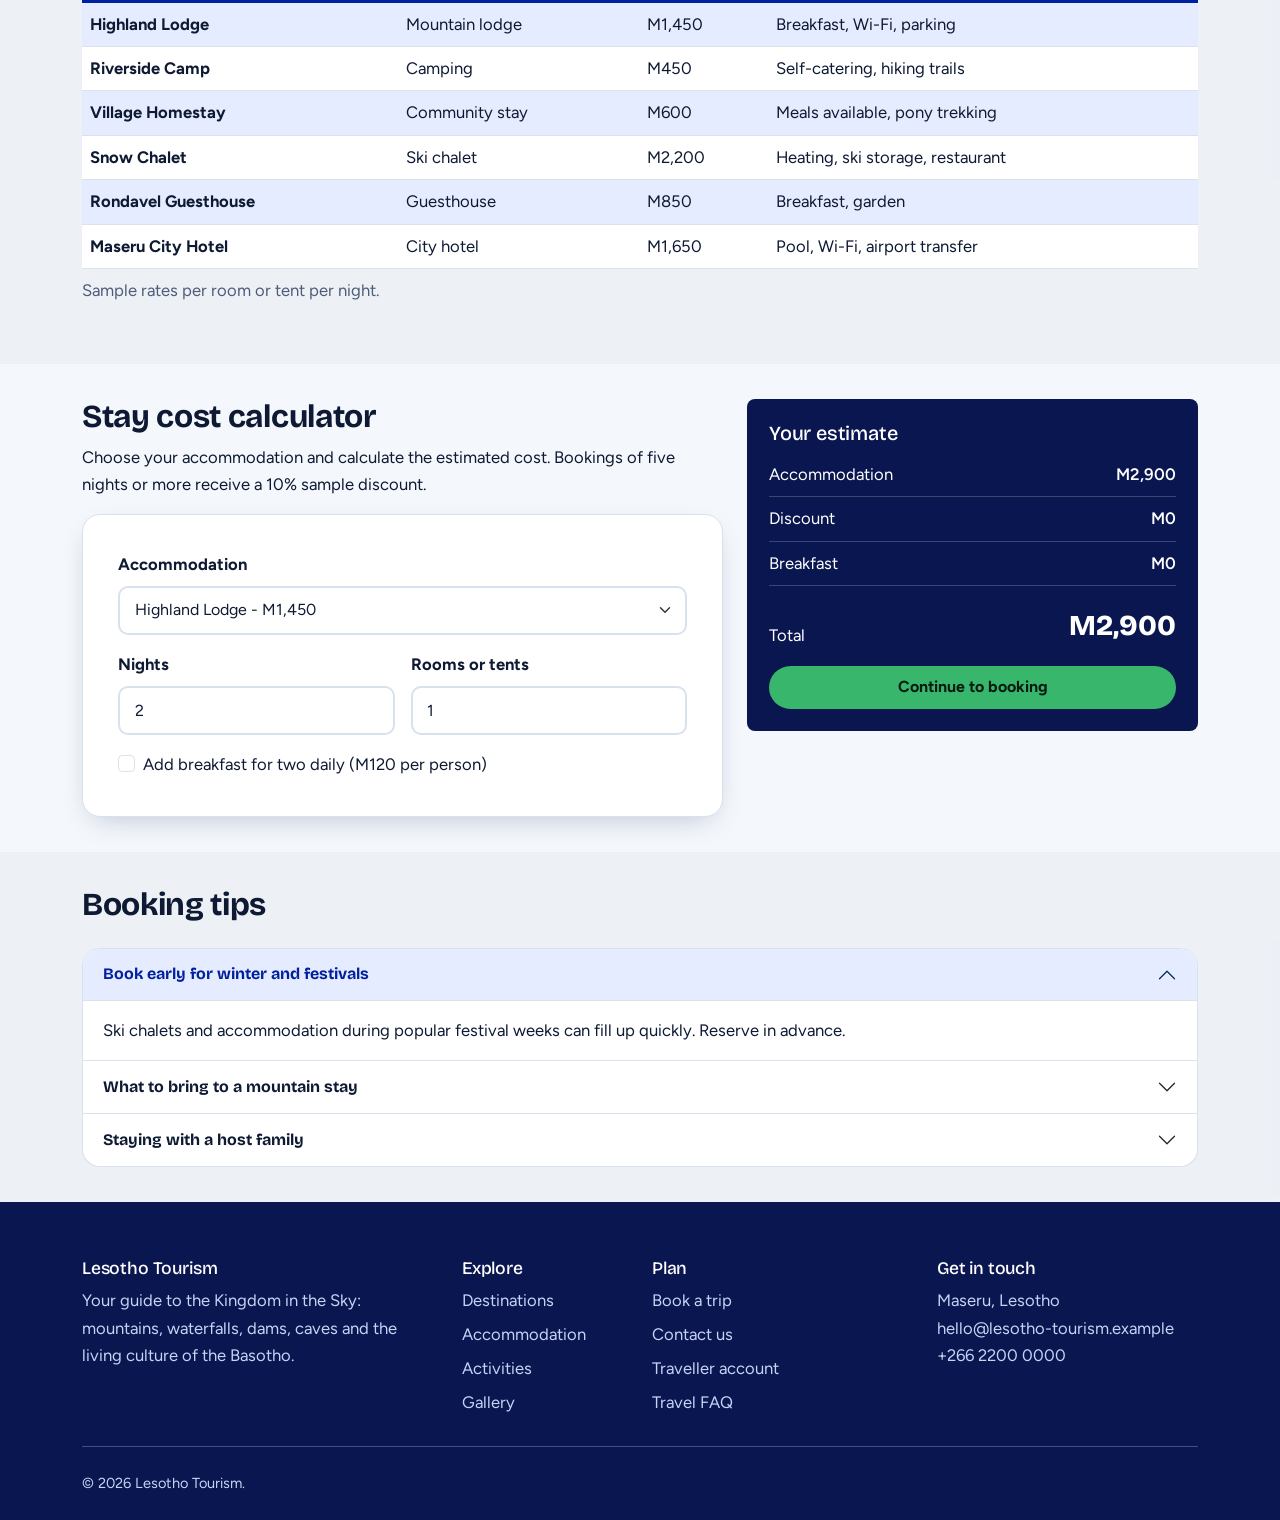
==== commit c6be50a8: "Update accommodation.html" ====
--- a/accommodation.html
+++ b/accommodation.html
@@ -2,507 +2,596 @@
 <!DOCTYPE html>
 <html lang="en" data-bs-theme="light">
 <head>
-<meta charset="utf-8">
-<meta name="viewport" content="width=device-width, initial-scale=1">
-<title>Accommodation | Lesotho Tourism</title>
-<meta name="description" content="Explore lodges, camps, homestays, chalets and hotels in Lesotho. Compare accommodation and calculate your estimated stay cost.">
-<meta name="theme-color" content="#0a1650">
-<link rel="icon" href="images/favicon.svg" type="image/svg+xml">
-<link rel="preconnect" href="https://fonts.googleapis.com">
-<link rel="preconnect" href="https://fonts.gstatic.com" crossorigin>
-<link href="https://fonts.googleapis.com/css2?family=Bricolage+Grotesque:opsz,wght@12..96,500;12..96,700;12..96,800&family=Figtree:wght@400;500;600;700&display=swap" rel="stylesheet">
-<link href="https://cdn.jsdelivr.net/npm/bootstrap@5.3.3/dist/css/bootstrap.min.css" rel="stylesheet">
-<link href="css/style.css" rel="stylesheet">
-
-<style>
-.stay-grid {
-    display: grid;
-    grid-template-columns: repeat(3, minmax(0, 1fr));
-    gap: 24px;
-}
-.stay-card {
-    height: 100%;
-    overflow: hidden;
-    border-radius: 18px;
-    background: var(--bs-body-bg, #fff);
-    border: 1px solid rgba(100, 116, 139, 0.2);
-    box-shadow: 0 8px 24px rgba(15, 23, 42, 0.07);
-    transition: transform .2s ease, box-shadow .2s ease;
-}
-.stay-card:hover {
-    transform: translateY(-5px);
-    box-shadow: 0 14px 32px rgba(15, 23, 42, 0.13);
-}
-.stay-image {
-    position: relative;
-    height: 230px;
-    overflow: hidden;
-    background: #e2e8f0;
-}
-.stay-image img {
-    width: 100%;
-    height: 100%;
-    object-fit: cover;
-    display: block;
-}
-.stay-tag {
-    position: absolute;
-    left: 14px;
-    top: 14px;
-    padding: 7px 12px;
-    border-radius: 30px;
-    background: #fff;
-    color: #0a1650;
-    font-size: .78rem;
-    font-weight: 700;
-}
-.stay-body {
-    padding: 22px;
-}
-.stay-body h3 {
-    font-size: 1.35rem;
-    font-weight: 800;
-    margin-bottom: 10px;
-}
-.stay-body p {
-    line-height: 1.6;
-}
-.stay-features {
-    display: flex;
-    flex-wrap: wrap;
-    gap: 7px;
-    margin: 14px 0;
-}
-.stay-feature {
-    padding: 5px 9px;
-    border-radius: 20px;
-    background: #e7f5ec;
-    color: #17643a;
-    font-size: .75rem;
-    font-weight: 600;
-}
-.stay-price {
-    color: #0a1650;
-    font-size: 1.35rem;
-    font-weight: 800;
-}
-.stay-price small {
-    display: block;
-    color: #64748b;
-    font-size: .8rem;
-    font-weight: 500;
-}
-.stay-bottom {
-    display: flex;
-    align-items: center;
-    justify-content: space-between;
-    gap: 12px;
-    margin-top: 20px;
-}
-.calc-result {
-    padding: 26px;
-    border-radius: 18px;
-    background: #0a1650;
-    color: #fff;
-}
-.calc-result .total {
-    font-size: 2rem;
-    font-weight: 800;
-}
-.calc-result li {
-    display: flex;
-    justify-content: space-between;
-    gap: 15px;
-    padding: 9px 0;
-    border-bottom: 1px solid rgba(255,255,255,.2);
-}
-.calc-result li span:last-child {
-    text-align: right;
-    font-weight: 600;
-}
-.btn-green {
-    background: #38b66b;
-    color: #071b11;
-    border: none;
-    font-weight: 700;
-}
-.btn-green:hover {
-    background: #56d483;
-    color: #071b11;
-}
-.stay-section {
-    padding: 60px 0;
-}
-.stay-section-alt {
-    background: rgba(148, 163, 184, .09);
-}
-@media (max-width: 991px) {
-    .stay-grid {
-        grid-template-columns: repeat(2, minmax(0, 1fr));
-    }
-}
-@media (max-width: 575px) {
-    .stay-grid {
-        grid-template-columns: 1fr;
-    }
-    .stay-image {
-        height: 240px;
-    }
-    .stay-bottom {
-        align-items: flex-start;
-        flex-direction: column;
-    }
-}
-</style>
+    <meta charset="UTF-8">
+    <meta name="viewport" content="width=device-width, initial-scale=1.0">
+
+    <title>Accommodation | Lesotho Tourism</title>
+    <meta name="description" content="Explore lodges, camps, homestays, chalets and hotels in Lesotho. Compare accommodation and calculate your estimated stay cost.">
+    <meta name="theme-color" content="#0a1650">
+
+    <link rel="icon" href="images/favicon.svg" type="image/svg+xml">
+    <link rel="preconnect" href="https://fonts.googleapis.com">
+    <link rel="preconnect" href="https://fonts.gstatic.com" crossorigin>
+    <link href="https://fonts.googleapis.com/css2?family=Bricolage+Grotesque:wght@500;700;800&family=Figtree:wght@400;500;600;700&display=swap" rel="stylesheet">
+    <link href="https://cdn.jsdelivr.net/npm/bootstrap@5.3.3/dist/css/bootstrap.min.css" rel="stylesheet">
+    <link href="css/style.css" rel="stylesheet">
+
+    <style>
+        body {
+            font-family: 'Figtree', sans-serif;
+        }
+
+        h1, h2, h3, .navbar-brand {
+            font-family: 'Bricolage Grotesque', sans-serif;
+        }
+
+        .stay-section {
+            padding: 35px 0;
+        }
+
+        .stay-section-alt {
+            background: rgba(148, 163, 184, 0.08);
+        }
+
+        .stay-grid {
+            display: grid;
+            grid-template-columns: repeat(3, minmax(0, 1fr));
+            gap: 20px;
+        }
+
+        .stay-card {
+            height: 100%;
+            overflow: hidden;
+            background: var(--bs-body-bg, #fff);
+            border: 1px solid var(--bs-border-color, #dee2e6);
+            border-radius: 8px;
+        }
+
+        .stay-image {
+            height: 190px;
+            position: relative;
+            overflow: hidden;
+            background: #e2e8f0;
+        }
+
+        .stay-image img {
+            width: 100%;
+            height: 100%;
+            object-fit: cover;
+            display: block;
+        }
+
+        .stay-tag {
+            position: absolute;
+            top: 10px;
+            left: 10px;
+            padding: 5px 9px;
+            background: #fff;
+            color: #0a1650;
+            border-radius: 4px;
+            font-size: 0.78rem;
+            font-weight: 700;
+        }
+
+        .stay-body {
+            padding: 16px;
+        }
+
+        .stay-body h3 {
+            font-size: 1.2rem;
+            margin-bottom: 8px;
+        }
+
+        .stay-body p {
+            line-height: 1.5;
+        }
+
+        .stay-features {
+            display: flex;
+            flex-wrap: wrap;
+            gap: 6px;
+            margin: 12px 0;
+        }
+
+        .stay-feature {
+            padding: 4px 8px;
+            background: #e7f5ec;
+            color: #17643a;
+            border-radius: 4px;
+            font-size: 0.75rem;
+            font-weight: 600;
+        }
+
+        .stay-price {
+            color: #0a1650;
+            font-size: 1.2rem;
+            font-weight: 800;
+        }
+
+        .stay-price small {
+            display: block;
+            color: #64748b;
+            font-size: 0.78rem;
+            font-weight: 500;
+        }
+
+        .stay-bottom {
+            display: flex;
+            align-items: center;
+            justify-content: space-between;
+            gap: 10px;
+            margin-top: 16px;
+        }
+
+        .calc-result {
+            padding: 22px;
+            background: #0a1650;
+            color: white;
+            border-radius: 8px;
+        }
+
+        .calc-result .total {
+            font-size: 1.8rem;
+            font-weight: 800;
+        }
+
+        .calc-result li {
+            display: flex;
+            justify-content: space-between;
+            gap: 12px;
+            padding: 8px 0;
+            border-bottom: 1px solid rgba(255, 255, 255, 0.2);
+        }
+
+        .calc-result li span:last-child {
+            text-align: right;
+            font-weight: 600;
+        }
+
+        .btn-green {
+            background: #38b66b;
+            color: #071b11;
+            border: none;
+            font-weight: 700;
+        }
+
+        .btn-green:hover {
+            background: #56d483;
+            color: #071b11;
+        }
+
+        @media (max-width: 991px) {
+            .stay-grid {
+                grid-template-columns: repeat(2, minmax(0, 1fr));
+            }
+        }
+
+        @media (max-width: 575px) {
+            .stay-grid {
+                grid-template-columns: 1fr;
+            }
+
+            .stay-image {
+                height: 220px;
+            }
+
+            .stay-bottom {
+                align-items: flex-start;
+                flex-direction: column;
+            }
+        }
+    </style>
 </head>
 
 <body>
+
 <a class="skip-link" href="#main">Skip to main content</a>
 
 <header>
-<nav class="navbar navbar-expand-xl lt-nav" aria-label="Main navigation">
-<div class="container">
-<a class="navbar-brand" href="index.html">
-<img src="images/logo.svg" alt="" width="38" height="38">
-<span>Lesotho Tourism</span>
-</a>
-<button class="navbar-toggler" type="button" data-bs-toggle="collapse" data-bs-target="#mainMenu" aria-controls="mainMenu" aria-expanded="false" aria-label="Open or close the menu">
-<span class="navbar-toggler-icon"></span>
-</button>
-<div class="collapse navbar-collapse" id="mainMenu">
-<ul class="navbar-nav me-auto mb-2 mb-xl-0 ms-xl-3">
-<li class="nav-item"><a class="nav-link" href="index.html">Home</a></li>
-<li class="nav-item dropdown">
-<a class="nav-link dropdown-toggle" href="#" role="button" data-bs-toggle="dropdown" aria-expanded="false">Destinations</a>
-<ul class="dropdown-menu">
-<li><a class="dropdown-item" href="destinations.html">All 25 places</a></li>
-<li><hr class="dropdown-divider"></li>
-<li><a class="dropdown-item" href="destinations.html?cat=Mountains%20%26%20Nature">Mountains &amp; Nature</a></li>
-<li><a class="dropdown-item" href="destinations.html?cat=Dams%20%26%20Highlands">Dams &amp; Highlands</a></li>
-<li><a class="dropdown-item" href="destinations.html?cat=History%20%26%20Culture">History &amp; Culture</a></li>
-<li><a class="dropdown-item" href="destinations.html?cat=More%20to%20explore">More to explore</a></li>
-</ul>
-</li>
-<li class="nav-item"><a class="nav-link active" href="accommodation.html">Accommodation</a></li>
-<li class="nav-item"><a class="nav-link" href="activities.html">Activities</a></li>
-<li class="nav-item"><a class="nav-link" href="gallery.html">Gallery</a></li>
-<li class="nav-item"><a class="nav-link" href="contact.html">Contact</a></li>
-</ul>
-<div class="nav-tools">
-
-<a class="icon-btn text-decoration-none" href="contact.html#account" data-welcome>Sign up</a>
-<button class="icon-btn" type="button" data-theme-toggle aria-pressed="false" aria-label="Switch between light and dark mode"><span class="ico" aria-hidden="true">☾</span> <span class="label">Dark mode</span></button>
-</div>
-</div>
-</div>
-</nav>
-<div class="flag-stripe" role="presentation"></div>
+    <nav class="navbar navbar-expand-xl lt-nav" aria-label="Main navigation">
+        <div class="container">
+
+            <a class="navbar-brand" href="index.html">
+                <img src="images/logo.svg" alt="" width="38" height="38">
+                <span>Lesotho Tourism</span>
+            </a>
+
+            <button class="navbar-toggler" type="button"
+                data-bs-toggle="collapse" data-bs-target="#mainMenu"
+                aria-controls="mainMenu" aria-expanded="false"
+                aria-label="Open or close the menu">
+                <span class="navbar-toggler-icon"></span>
+            </button>
+
+            <div class="collapse navbar-collapse" id="mainMenu">
+                <ul class="navbar-nav me-auto mb-2 mb-xl-0 ms-xl-3">
+                    <li class="nav-item">
+                        <a class="nav-link" href="index.html">Home</a>
+                    </li>
+
+                    <li class="nav-item dropdown">
+                        <a class="nav-link dropdown-toggle" href="#"
+                            role="button" data-bs-toggle="dropdown"
+                            aria-expanded="false">Destinations</a>
+
+                        <ul class="dropdown-menu">
+                            <li><a class="dropdown-item" href="destinations.html">All 25 places</a></li>
+                            <li><hr class="dropdown-divider"></li>
+                            <li><a class="dropdown-item" href="destinations.html?cat=Mountains%20%26%20Nature">Mountains &amp; Nature</a></li>
+                            <li><a class="dropdown-item" href="destinations.html?cat=Dams%20%26%20Highlands">Dams &amp; Highlands</a></li>
+                            <li><a class="dropdown-item" href="destinations.html?cat=History%20%26%20Culture">History &amp; Culture</a></li>
+                            <li><a class="dropdown-item" href="destinations.html?cat=More%20to%20explore">More to explore</a></li>
+                        </ul>
+                    </li>
+
+                    <li class="nav-item">
+                        <a class="nav-link active" href="accommodation.html">Accommodation</a>
+                    </li>
+                    <li class="nav-item">
+                        <a class="nav-link" href="activities.html">Activities</a>
+                    </li>
+                    <li class="nav-item">
+                        <a class="nav-link" href="gallery.html">Gallery</a>
+                    </li>
+                    <li class="nav-item">
+                        <a class="nav-link" href="contact.html">Contact</a>
+                    </li>
+                </ul>
+
+                <div class="nav-tools">
+                    <a class="icon-btn text-decoration-none" href="contact.html#account" data-welcome>Sign up</a>
+
+                    <button class="icon-btn" type="button"
+                        data-theme-toggle aria-pressed="false"
+                        aria-label="Switch between light and dark mode">
+                        <span class="ico" aria-hidden="true">☾</span>
+                        <span class="label">Dark mode</span>
+                    </button>
+                </div>
+            </div>
+        </div>
+    </nav>
+
+    <div class="flag-stripe" role="presentation"></div>
 </header>
 
 <section class="page-hero" aria-labelledby="pageTitle">
-<div class="container">
-<nav aria-label="Breadcrumb">
-<ol class="breadcrumb breadcrumb-lt mb-2">
-<li class="breadcrumb-item"><a href="index.html">Home</a></li>
-<li class="breadcrumb-item active" aria-current="page">Accommodation</li>
-</ol>
-</nav>
-<h1 id="pageTitle">Accommodation</h1>
-<p class="lead mb-0">From a tent by a river to a snow chalet. Compare, calculate and enquire.</p>
-</div>
+    <div class="container">
+        <nav aria-label="Breadcrumb">
+            <ol class="breadcrumb breadcrumb-lt mb-2">
+                <li class="breadcrumb-item"><a href="index.html">Home</a></li>
+                <li class="breadcrumb-item active" aria-current="page">Accommodation</li>
+            </ol>
+        </nav>
+
+        <h1 id="pageTitle">Accommodation</h1>
+        <p class="lead mb-0">From a tent by a river to a snow chalet. Compare, calculate and enquire.</p>
+    </div>
 </section>
 
 <main id="main">
 
-<section class="stay-section" aria-labelledby="stayTitle">
-<div class="container">
-<div class="section-head">
-<h2 id="stayTitle">Where to sleep</h2>
-<p>Find a comfortable place to stay while exploring the Kingdom in the Sky.</p>
-<div class="alert alert-lt-info mt-3" role="note"><strong>Sample rates.</strong> Prices are examples in maloti (M) for this student project. Confirm actual rates with each provider.</div>
-</div>
-
-<div class="stay-grid">
-
-<article class="stay-card">
-<div class="stay-image">
-<img src="images/stay-lodge.jpg" alt="Mountain lodge with stone buildings and views of the Lesotho highlands" loading="lazy" width="800" height="600">
-<span class="stay-tag">Mountain lodge</span>
-</div>
-<div class="stay-body">
-<h3>Highland Lodge</h3>
-<p>Stone-and-thatch rooms with log fires and beautiful valley views.</p>
-<div class="stay-features">
-<span class="stay-feature">Breakfast included</span>
-<span class="stay-feature">Wi-Fi</span>
-<span class="stay-feature">Parking</span>
-</div>
-<p class="where">Best for: Couples and small groups</p>
-<div class="stay-bottom">
-<span class="stay-price">M1,450<small>Per room, per night</small></span>
-<a class="btn btn-brand btn-sm" href="contact.html#booking">Enquire</a>
-</div>
-</div>
-</article>
-
-<article class="stay-card">
-<div class="stay-image">
-<img src="images/stay-camp.jpg" alt="Camping tents beside a river in a scenic mountain landscape" loading="lazy" width="800" height="600">
-<span class="stay-tag">Camping</span>
-</div>
-<div class="stay-body">
-<h3>Riverside Camp</h3>
-<p>Comfortable camping tents with shared hot showers and a campfire area.</p>
-<div class="stay-features">
-<span class="stay-feature">Self-catering</span>
-<span class="stay-feature">Hiking trails</span>
-</div>
-<p class="where">Best for: Budget hikers</p>
-<div class="stay-bottom">
-<span class="stay-price">M450<small>Per tent, per night</small></span>
-<a class="btn btn-brand btn-sm" href="contact.html#booking">Enquire</a>
-</div>
-</div>
-</article>
-
-<article class="stay-card">
-<div class="stay-image">
-<img src="images/stay-village.jpg" alt="Traditional village homes in the Lesotho countryside" loading="lazy" width="800" height="600">
-<span class="stay-tag">Community stay</span>
-</div>
-<div class="stay-body">
-<h3>Village Homestay</h3>
-<p>Stay with a host family and experience local meals, stories and Basotho traditions.</p>
-<div class="stay-features">
-<span class="stay-feature">Meals available</span>
-<span class="stay-feature">Pony trekking</span>
-</div>
-<p class="where">Best for: Culture seekers</p>
-<div class="stay-bottom">
-<span class="stay-price">M600<small>Per room, per night</small></span>
-<a class="btn btn-brand btn-sm" href="contact.html#booking">Enquire</a>
-</div>
-</div>
-</article>
-
-<article class="stay-card">
-<div class="stay-image">
-<img src="images/stay-chalet.jpg" alt="Mountain chalet surrounded by highland scenery" loading="lazy" width="800" height="600">
-<span class="stay-tag">Ski chalet</span>
-</div>
-<div class="stay-body">
-<h3>Snow Chalet</h3>
-<p>Warm chalets near the slopes, with heating and storage for winter equipment.</p>
-<div class="stay-features">
-<span class="stay-feature">Heating</span>
-<span class="stay-feature">Ski storage</span>
-<span class="stay-feature">Restaurant</span>
-</div>
-<p class="where">Best for: Winter visitors</p>
-<div class="stay-bottom">
-<span class="stay-price">M2,200<small>Per room, per night</small></span>
-<a class="btn btn-brand btn-sm" href="contact.html#booking">Enquire</a>
-</div>
-</div>
-</article>
-
-<article class="stay-card">
-<div class="stay-image">
-<img src="images/stay-rondavel.jpg" alt="Traditional round thatched rondavel in a green garden" loading="lazy" width="800" height="600">
-<span class="stay-tag">Guesthouse</span>
-</div>
-<div class="stay-body">
-<h3>Rondavel Guesthouse</h3>
-<p>Traditional round, thatched accommodation in a peaceful garden setting.</p>
-<div class="stay-features">
-<span class="stay-feature">Breakfast included</span>
-<span class="stay-feature">Garden</span>
-</div>
-<p class="where">Best for: Families</p>
-<div class="stay-bottom">
-<span class="stay-price">M850<small>Per room, per night</small></span>
-<a class="btn btn-brand btn-sm" href="contact.html#booking">Enquire</a>
-</div>
-</div>
-</article>
-
-<article class="stay-card">
-<div class="stay-image">
-<img src="images/stay-hotel.jpg" alt="Modern hotel building in Maseru with guest facilities" loading="lazy" width="800" height="600">
-<span class="stay-tag">City hotel</span>
-</div>
-<div class="stay-body">
-<h3>Maseru City Hotel</h3>
-<p>Comfortable city rooms with a pool and tour arrangements at reception.</p>
-<div class="stay-features">
-<span class="stay-feature">Pool</span>
-<span class="stay-feature">Wi-Fi</span>
-<span class="stay-feature">Airport transfer</span>
-</div>
-<p class="where">Best for: Short city stays</p>
-<div class="stay-bottom">
-<span class="stay-price">M1,650<small>Per room, per night</small></span>
-<a class="btn btn-brand btn-sm" href="contact.html#booking">Enquire</a>
-</div>
-</div>
-</article>
-
-</div>
-</div>
-</section>
-
-<section class="stay-section stay-section-alt" aria-labelledby="cmpTitle">
-<div class="container">
-<h2 id="cmpTitle" class="mb-4">Compare at a glance</h2>
-<div class="table-responsive">
-<table class="table table-lt table-striped align-middle">
-<caption class="text-muted-lt">Sample rates per room or tent per night.</caption>
-<thead>
-<tr>
-<th scope="col">Name</th>
-<th scope="col">Type</th>
-<th scope="col">Rate</th>
-<th scope="col">Includes</th>
-</tr>
-</thead>
-<tbody>
-<tr><th scope="row">Highland Lodge</th><td>Mountain lodge</td><td>M1,450</td><td>Breakfast, Wi-Fi, parking</td></tr>
-<tr><th scope="row">Riverside Camp</th><td>Camping</td><td>M450</td><td>Self-catering, hiking trails</td></tr>
-<tr><th scope="row">Village Homestay</th><td>Community stay</td><td>M600</td><td>Meals available, pony trekking</td></tr>
-<tr><th scope="row">Snow Chalet</th><td>Ski chalet</td><td>M2,200</td><td>Heating, ski storage, restaurant</td></tr>
-<tr><th scope="row">Rondavel Guesthouse</th><td>Guesthouse</td><td>M850</td><td>Breakfast, garden</td></tr>
-<tr><th scope="row">Maseru City Hotel</th><td>City hotel</td><td>M1,650</td><td>Pool, Wi-Fi, airport transfer</td></tr>
-</tbody>
-</table>
-</div>
-</div>
-</section>
-
-<section class="stay-section" aria-labelledby="calcTitle">
-<div class="container">
-<div class="row g-4 align-items-start">
-<div class="col-lg-7">
-<h2 id="calcTitle">Stay cost calculator</h2>
-<p>Choose your accommodation and calculate the estimated cost. Bookings of five nights or more receive a 10% sample discount.</p>
-<form id="stayCalc" class="form-panel">
-<div class="row g-3">
-<div class="col-12">
-<label class="form-label" for="scStay">Accommodation</label>
-<select id="scStay" name="stay" class="form-select">
-<option value="stay-lodge" data-rate="1450">Highland Lodge - M1,450</option>
-<option value="stay-camp" data-rate="450">Riverside Camp - M450</option>
-<option value="stay-village" data-rate="600">Village Homestay - M600</option>
-<option value="stay-chalet" data-rate="2200">Snow Chalet - M2,200</option>
-<option value="stay-rondavel" data-rate="850">Rondavel Guesthouse - M850</option>
-<option value="stay-hotel" data-rate="1650">Maseru City Hotel - M1,650</option>
-</select>
-</div>
-<div class="col-6">
-<label class="form-label" for="scNights">Nights</label>
-<input id="scNights" name="nights" type="number" class="form-control" min="1" max="30" value="2" required>
-</div>
-<div class="col-6">
-<label class="form-label" for="scRooms">Rooms or tents</label>
-<input id="scRooms" name="rooms" type="number" class="form-control" min="1" max="10" value="1" required>
-</div>
-<div class="col-12">
-<div class="form-check">
-<input class="form-check-input" type="checkbox" id="scBreakfast" name="breakfast">
-<label class="form-check-label" for="scBreakfast">Add breakfast for two daily (M120 per person)</label>
-</div>
-</div>
-</div>
-</form>
-</div>
-
-<div class="col-lg-5">
-<div class="calc-result" aria-live="polite" aria-atomic="true">
-<h3 class="h5 text-white">Your estimate</h3>
-<ul class="list-unstyled mb-3" id="scLines">
-<li><span>Accommodation</span><span>M2,900</span></li>
-<li><span>Discount</span><span>M0</span></li>
-<li><span>Breakfast</span><span>M0</span></li>
-</ul>
-<div class="d-flex justify-content-between align-items-end gap-3">
-<span>Total</span>
-<span class="total" id="scTotal">M2,900</span>
-</div>
-<a href="contact.html#booking" class="btn btn-green w-100 mt-3">Continue to booking</a>
-</div>
-</div>
-</div>
-</div>
-</section>
-
-<section class="stay-section stay-section-alt" aria-labelledby="tipTitle">
-<div class="container">
-<h2 id="tipTitle" class="mb-4">Booking tips</h2>
-<div class="accordion" id="tipAccordion">
-<div class="accordion-item">
-<h3 class="accordion-header">
-<button class="accordion-button" type="button" data-bs-toggle="collapse" data-bs-target="#t1" aria-expanded="true" aria-controls="t1">Book early for winter and festivals</button>
-</h3>
-<div id="t1" class="accordion-collapse collapse show" data-bs-parent="#tipAccordion">
-<div class="accordion-body">Ski chalets and accommodation during popular festival weeks can fill up quickly. Reserve in advance.</div>
-</div>
-</div>
-<div class="accordion-item">
-<h3 class="accordion-header">
-<button class="accordion-button collapsed" type="button" data-bs-toggle="collapse" data-bs-target="#t2" aria-expanded="false" aria-controls="t2">What to bring to a mountain stay</button>
-</h3>
-<div id="t2" class="accordion-collapse collapse" data-bs-parent="#tipAccordion">
-<div class="accordion-body">Pack warm layers, a rain jacket, a torch, sun protection and cash in maloti or rand. Electricity may be limited at remote camps.</div>
-</div>
-</div>
-<div class="accordion-item">
-<h3 class="accordion-header">
-<button class="accordion-button collapsed" type="button" data-bs-toggle="collapse" data-bs-target="#t3" aria-expanded="false" aria-controls="t3">Staying with a host family</button>
-</h3>
-<div id="t3" class="accordion-collapse collapse" data-bs-parent="#tipAccordion">
-<div class="accordion-body">Greet people warmly, ask permission before taking photographs and follow your host's guidance on local customs.</div>
-</div>
-</div>
-</div>
-</div>
-</section>
+    <section class="stay-section" aria-labelledby="stayTitle">
+        <div class="container">
+            <h2 id="stayTitle">Where to sleep</h2>
+            <p>Find a comfortable place to stay while exploring the Kingdom in the Sky.</p>
+
+            <div class="alert alert-lt-info mt-3" role="note">
+                <strong>Sample rates.</strong> Prices are examples in maloti (M) for this student project. Confirm actual rates with each provider.
+            </div>
+
+            <div class="stay-grid">
+
+                <article class="stay-card">
+                    <div class="stay-image">
+                        <img src="images/stay-lodge.jpg" alt="Mountain lodge with stone buildings and views of the Lesotho highlands" loading="lazy" width="800" height="600">
+                        <span class="stay-tag">Mountain lodge</span>
+                    </div>
+                    <div class="stay-body">
+                        <h3>Highland Lodge</h3>
+                        <p>Stone-and-thatch rooms with log fires and beautiful valley views.</p>
+                        <div class="stay-features">
+                            <span class="stay-feature">Breakfast included</span>
+                            <span class="stay-feature">Wi-Fi</span>
+                            <span class="stay-feature">Parking</span>
+                        </div>
+                        <p class="where">Best for: Couples and small groups</p>
+                        <div class="stay-bottom">
+                            <span class="stay-price">M1,450<small>Per room, per night</small></span>
+                            <a class="btn btn-brand btn-sm" href="contact.html#booking">Enquire</a>
+                        </div>
+                    </div>
+                </article>
+
+                <article class="stay-card">
+                    <div class="stay-image">
+                        <img src="images/stay-camp.jpg" alt="Camping tents beside a river in a scenic mountain landscape" loading="lazy" width="800" height="600">
+                        <span class="stay-tag">Camping</span>
+                    </div>
+                    <div class="stay-body">
+                        <h3>Riverside Camp</h3>
+                        <p>Comfortable camping tents with shared hot showers and a campfire area.</p>
+                        <div class="stay-features">
+                            <span class="stay-feature">Self-catering</span>
+                            <span class="stay-feature">Hiking trails</span>
+                        </div>
+                        <p class="where">Best for: Budget hikers</p>
+                        <div class="stay-bottom">
+                            <span class="stay-price">M450<small>Per tent, per night</small></span>
+                            <a class="btn btn-brand btn-sm" href="contact.html#booking">Enquire</a>
+                        </div>
+                    </div>
+                </article>
+
+                <article class="stay-card">
+                    <div class="stay-image">
+                        <img src="images/stay-village.jpg" alt="Traditional village homes in the Lesotho countryside" loading="lazy" width="800" height="600">
+                        <span class="stay-tag">Community stay</span>
+                    </div>
+                    <div class="stay-body">
+                        <h3>Village Homestay</h3>
+                        <p>Stay with a host family and experience local meals, stories and Basotho traditions.</p>
+                        <div class="stay-features">
+                            <span class="stay-feature">Meals available</span>
+                            <span class="stay-feature">Pony trekking</span>
+                        </div>
+                        <p class="where">Best for: Culture seekers</p>
+                        <div class="stay-bottom">
+                            <span class="stay-price">M600<small>Per room, per night</small></span>
+                            <a class="btn btn-brand btn-sm" href="contact.html#booking">Enquire</a>
+                        </div>
+                    </div>
+                </article>
+
+                <article class="stay-card">
+                    <div class="stay-image">
+                        <img src="images/stay-chalet.jpg" alt="Mountain chalet surrounded by highland scenery" loading="lazy" width="800" height="600">
+                        <span class="stay-tag">Ski chalet</span>
+                    </div>
+                    <div class="stay-body">
+                        <h3>Snow Chalet</h3>
+                        <p>Warm chalets near the slopes, with heating and storage for winter equipment.</p>
+                        <div class="stay-features">
+                            <span class="stay-feature">Heating</span>
+                            <span class="stay-feature">Ski storage</span>
+                            <span class="stay-feature">Restaurant</span>
+                        </div>
+                        <p class="where">Best for: Winter visitors</p>
+                        <div class="stay-bottom">
+                            <span class="stay-price">M2,200<small>Per room, per night</small></span>
+                            <a class="btn btn-brand btn-sm" href="contact.html#booking">Enquire</a>
+                        </div>
+                    </div>
+                </article>
+
+                <article class="stay-card">
+                    <div class="stay-image">
+                        <img src="images/stay-rondavel.jpg" alt="Traditional round thatched rondavel in a green garden" loading="lazy" width="800" height="600">
+                        <span class="stay-tag">Guesthouse</span>
+                    </div>
+                    <div class="stay-body">
+                        <h3>Rondavel Guesthouse</h3>
+                        <p>Traditional round, thatched accommodation in a peaceful garden setting.</p>
+                        <div class="stay-features">
+                            <span class="stay-feature">Breakfast included</span>
+                            <span class="stay-feature">Garden</span>
+                        </div>
+                        <p class="where">Best for: Families</p>
+                        <div class="stay-bottom">
+                            <span class="stay-price">M850<small>Per room, per night</small></span>
+                            <a class="btn btn-brand btn-sm" href="contact.html#booking">Enquire</a>
+                        </div>
+                    </div>
+                </article>
+
+                <article class="stay-card">
+                    <div class="stay-image">
+                        <img src="images/stay-hotel.jpg" alt="Modern hotel building in Maseru with guest facilities" loading="lazy" width="800" height="600">
+                        <span class="stay-tag">City hotel</span>
+                    </div>
+                    <div class="stay-body">
+                        <h3>Maseru City Hotel</h3>
+                        <p>Comfortable city rooms with a pool and tour arrangements at reception.</p>
+                        <div class="stay-features">
+                            <span class="stay-feature">Pool</span>
+                            <span class="stay-feature">Wi-Fi</span>
+                            <span class="stay-feature">Airport transfer</span>
+                        </div>
+                        <p class="where">Best for: Short city stays</p>
+                        <div class="stay-bottom">
+                            <span class="stay-price">M1,650<small>Per room, per night</small></span>
+                            <a class="btn btn-brand btn-sm" href="contact.html#booking">Enquire</a>
+                        </div>
+                    </div>
+                </article>
+
+            </div>
+        </div>
+    </section>
+
+    <section class="stay-section stay-section-alt" aria-labelledby="cmpTitle">
+        <div class="container">
+            <h2 id="cmpTitle" class="mb-4">Compare at a glance</h2>
+
+            <div class="table-responsive">
+                <table class="table table-lt table-striped align-middle">
+                    <caption class="text-muted-lt">Sample rates per room or tent per night.</caption>
+                    <thead>
+                        <tr>
+                            <th scope="col">Name</th>
+                            <th scope="col">Type</th>
+                            <th scope="col">Rate</th>
+                            <th scope="col">Includes</th>
+                        </tr>
+                    </thead>
+                    <tbody>
+                        <tr><th scope="row">Highland Lodge</th><td>Mountain lodge</td><td>M1,450</td><td>Breakfast, Wi-Fi, parking</td></tr>
+                        <tr><th scope="row">Riverside Camp</th><td>Camping</td><td>M450</td><td>Self-catering, hiking trails</td></tr>
+                        <tr><th scope="row">Village Homestay</th><td>Community stay</td><td>M600</td><td>Meals available, pony trekking</td></tr>
+                        <tr><th scope="row">Snow Chalet</th><td>Ski chalet</td><td>M2,200</td><td>Heating, ski storage, restaurant</td></tr>
+                        <tr><th scope="row">Rondavel Guesthouse</th><td>Guesthouse</td><td>M850</td><td>Breakfast, garden</td></tr>
+                        <tr><th scope="row">Maseru City Hotel</th><td>City hotel</td><td>M1,650</td><td>Pool, Wi-Fi, airport transfer</td></tr>
+                    </tbody>
+                </table>
+            </div>
+        </div>
+    </section>
+
+    <section class="stay-section" aria-labelledby="calcTitle">
+        <div class="container">
+            <div class="row g-4 align-items-start">
+                <div class="col-lg-7">
+                    <h2 id="calcTitle">Stay cost calculator</h2>
+                    <p>Choose your accommodation and calculate the estimated cost. Bookings of five nights or more receive a 10% sample discount.</p>
+
+                    <form id="stayCalc" class="form-panel">
+                        <div class="row g-3">
+                            <div class="col-12">
+                                <label class="form-label" for="scStay">Accommodation</label>
+                                <select id="scStay" name="stay" class="form-select">
+                                    <option value="stay-lodge" data-rate="1450">Highland Lodge - M1,450</option>
+                                    <option value="stay-camp" data-rate="450">Riverside Camp - M450</option>
+                                    <option value="stay-village" data-rate="600">Village Homestay - M600</option>
+                                    <option value="stay-chalet" data-rate="2200">Snow Chalet - M2,200</option>
+                                    <option value="stay-rondavel" data-rate="850">Rondavel Guesthouse - M850</option>
+                                    <option value="stay-hotel" data-rate="1650">Maseru City Hotel - M1,650</option>
+                                </select>
+                            </div>
+
+                            <div class="col-6">
+                                <label class="form-label" for="scNights">Nights</label>
+                                <input id="scNights" name="nights" type="number" class="form-control" min="1" max="30" value="2" required>
+                            </div>
+
+                            <div class="col-6">
+                                <label class="form-label" for="scRooms">Rooms or tents</label>
+                                <input id="scRooms" name="rooms" type="number" class="form-control" min="1" max="10" value="1" required>
+                            </div>
+
+                            <div class="col-12">
+                                <div class="form-check">
+                                    <input class="form-check-input" type="checkbox" id="scBreakfast" name="breakfast">
+                                    <label class="form-check-label" for="scBreakfast">Add breakfast for two daily (M120 per person)</label>
+                                </div>
+                            </div>
+                        </div>
+                    </form>
+                </div>
+
+                <div class="col-lg-5">
+                    <div class="calc-result" aria-live="polite" aria-atomic="true">
+                        <h3 class="h5 text-white">Your estimate</h3>
+
+                        <ul class="list-unstyled mb-3" id="scLines">
+                            <li><span>Accommodation</span><span>M2,900</span></li>
+                            <li><span>Discount</span><span>M0</span></li>
+                            <li><span>Breakfast</span><span>M0</span></li>
+                        </ul>
+
+                        <div class="d-flex justify-content-between align-items-end gap-3">
+                            <span>Total</span>
+                            <span class="total" id="scTotal">M2,900</span>
+                        </div>
+
+                        <a href="contact.html#booking" class="btn btn-green w-100 mt-3">Continue to booking</a>
+                    </div>
+                </div>
+            </div>
+        </div>
+    </section>
+
+    <section class="stay-section stay-section-alt" aria-labelledby="tipTitle">
+        <div class="container">
+            <h2 id="tipTitle" class="mb-4">Booking tips</h2>
+
+            <div class="accordion" id="tipAccordion">
+                <div class="accordion-item">
+                    <h3 class="accordion-header">
+                        <button class="accordion-button" type="button" data-bs-toggle="collapse" data-bs-target="#t1" aria-expanded="true" aria-controls="t1">
+                            Book early for winter and festivals
+                        </button>
+                    </h3>
+                    <div id="t1" class="accordion-collapse collapse show" data-bs-parent="#tipAccordion">
+                        <div class="accordion-body">
+                            Ski chalets and accommodation during popular festival weeks can fill up quickly. Reserve in advance.
+                        </div>
+                    </div>
+                </div>
+
+                <div class="accordion-item">
+                    <h3 class="accordion-header">
+                        <button class="accordion-button collapsed" type="button" data-bs-toggle="collapse" data-bs-target="#t2" aria-expanded="false" aria-controls="t2">
+                            What to bring to a mountain stay
+                        </button>
+                    </h3>
+                    <div id="t2" class="accordion-collapse collapse" data-bs-parent="#tipAccordion">
+                        <div class="accordion-body">
+                            Pack warm layers, a rain jacket, a torch, sun protection and cash in maloti or rand. Electricity may be limited at remote camps.
+                        </div>
+                    </div>
+                </div>
+
+                <div class="accordion-item">
+                    <h3 class="accordion-header">
+                        <button class="accordion-button collapsed" type="button" data-bs-toggle="collapse" data-bs-target="#t3" aria-expanded="false" aria-controls="t3">
+                            Staying with a host family
+                        </button>
+                    </h3>
+                    <div id="t3" class="accordion-collapse collapse" data-bs-parent="#tipAccordion">
+                        <div class="accordion-body">
+                            Greet people warmly, ask permission before taking photographs and follow your host's guidance on local customs.
+                        </div>
+                    </div>
+                </div>
+            </div>
+        </div>
+    </section>
 
 </main>
 
 <button type="button" class="to-top" id="toTop" aria-label="Back to top">↑</button>
 
 <footer class="lt-footer">
-<div class="container">
-<div class="row g-4">
-<div class="col-lg-4">
-<h2 class="h5">Lesotho Tourism</h2>
-<p>Your guide to the Kingdom in the Sky: mountains, waterfalls, dams, caves and the living culture of the Basotho.</p>
-</div>
-<div class="col-6 col-lg-2">
-<h3 class="h6">Explore</h3>
-<ul>
-<li><a href="destinations.html">Destinations</a></li>
-<li><a href="accommodation.html">Accommodation</a></li>
-<li><a href="activities.html">Activities</a></li>
-<li><a href="gallery.html">Gallery</a></li>
-</ul>
-</div>
-<div class="col-6 col-lg-3">
-<h3 class="h6">Plan</h3>
-<ul>
-<li><a href="contact.html#booking">Book a trip</a></li>
-<li><a href="contact.html#contact">Contact us</a></li>
-<li><a href="contact.html#account">Traveller account</a></li>
-<li><a href="index.html#faq">Travel FAQ</a></li>
-</ul>
-</div>
-<div class="col-lg-3">
-<h3 class="h6">Get in touch</h3>
-<address class="mb-0">Maseru, Lesotho<br><a href="mailto:hello@lesotho-tourism.example">hello@lesotho-tourism.example</a><br><a href="tel:+26622000000">+266 2200 0000</a></address>
-</div>
-</div>
-<hr class="border-light opacity-25 my-4">
-<p class="small mb-0">&copy; <span data-year>2026</span> Lesotho Tourism.</p>
-</div>
+    <div class="container">
+        <div class="row g-4">
+            <div class="col-lg-4">
+                <h2 class="h5">Lesotho Tourism</h2>
+                <p>Your guide to the Kingdom in the Sky: mountains, waterfalls, dams, caves and the living culture of the Basotho.</p>
+            </div>
+
+            <div class="col-6 col-lg-2">
+                <h3 class="h6">Explore</h3>
+                <ul>
+                    <li><a href="destinations.html">Destinations</a></li>
+                    <li><a href="accommodation.html">Accommodation</a></li>
+                    <li><a href="activities.html">Activities</a></li>
+                    <li><a href="gallery.html">Gallery</a></li>
+                </ul>
+            </div>
+
+            <div class="col-6 col-lg-3">
+                <h3 class="h6">Plan</h3>
+                <ul>
+                    <li><a href="contact.html#booking">Book a trip</a></li>
+                    <li><a href="contact.html#contact">Contact us</a></li>
+                    <li><a href="contact.html#account">Traveller account</a></li>
+                    <li><a href="index.html#faq">Travel FAQ</a></li>
+                </ul>
+            </div>
+
+            <div class="col-lg-3">
+                <h3 class="h6">Get in touch</h3>
+                <address class="mb-0">
+                    Maseru, Lesotho<br>
+                    <a href="mailto:hello@lesotho-tourism.example">hello@lesotho-tourism.example</a><br>
+                    <a href="tel:+26622000000">+266 2200 0000</a>
+                </address>
+            </div>
+        </div>
+
+        <hr class="border-light opacity-25 my-4">
+        <p class="small mb-0">&copy; <span data-year>2026</span> Lesotho Tourism.</p>
+    </div>
 </footer>
 
 <script src="https://cdn.jsdelivr.net/npm/bootstrap@5.3.3/dist/js/bootstrap.bundle.min.js"></script>
@@ -548,8 +637,10 @@
             const li = document.createElement("li");
             const label = document.createElement("span");
             const amount = document.createElement("span");
+
             label.textContent = item[0];
             amount.textContent = item[1];
+
             li.appendChild(label);
             li.appendChild(amount);
             lines.appendChild(li);
@@ -566,5 +657,6 @@
     updateCalculator();
 });
 </script>
+
 </body>
 </html>
--- a/css/style.css
+++ b/css/style.css
@@ -1,208 +1,1152 @@
-
-:root{
-  --lt-blue:#00209F;
-  --lt-blue-deep:#0a1650;
-  --lt-green:#009543;
-  --lt-black:#0a0a0a;
-  --lt-white:#ffffff;
-  --lt-ochre:#e0a526;          
-  --bg:#f4f7fb;
-  --surface:#ffffff;
-  --ink:#0e1a33;
-  --muted:#4d5c78;
-  --line:#d8e1ee;
-  --brand:#00209F;             
-  --brand-soft:#e6ecff;
-  --green-soft:#e2f5ea;
-  --shadow:0 10px 30px -12px rgba(10,22,80,.28);
-  --font-head:"Bricolage Grotesque","Trebuchet MS",system-ui,sans-serif;
-  --font-body:"Figtree","Segoe UI",system-ui,-apple-system,sans-serif;
-  --r-card:18px; --r-ctl:10px;
-}
-
-
-html{scroll-behavior:smooth}
-body{font-family:var(--font-body);background:var(--bg);color:var(--ink);line-height:1.65;font-size:1.04rem;transition:background-color .3s,color .3s}
-h1,h2,h3,h4,h5{font-family:var(--font-head);font-weight:700;line-height:1.15;letter-spacing:-.01em;color:var(--ink)}
-h1{font-weight:800}
-p{max-width:68ch}
-a{color:var(--brand)}
-a:hover{color:var(--lt-green)}
-img{max-width:100%;height:auto}
-:focus-visible{outline:3px solid var(--lt-ochre);outline-offset:3px;border-radius:4px}
-.skip-link{position:absolute;left:-999px;top:0;background:var(--lt-black);color:#fff;padding:.6rem 1rem;z-index:2000}
-.skip-link:focus{left:0}
-.flag-stripe{height:12px;background:linear-gradient(to bottom,var(--lt-blue) 0 33.3%,#fff 33.3% 66.6%,var(--lt-green) 66.6%)}
-.text-muted-lt{color:var(--muted)!important}
-
-
-.lt-nav{background:var(--lt-blue-deep);position:sticky;top:0;z-index:1030;transition:box-shadow .3s}
-.lt-nav.scrolled{box-shadow:0 8px 24px -10px rgba(0,0,0,.55)}
-.lt-nav .navbar-brand{display:flex;align-items:center;gap:.65rem;color:#fff;font-family:var(--font-head);font-weight:800;font-size:1.2rem;letter-spacing:-.01em}
-.lt-nav .navbar-brand img{width:38px;height:38px}
-.lt-nav .nav-link{color:#d5def7;font-weight:600;padding:.55rem .9rem;border-radius:999px;transition:background .2s,color .2s}
-.lt-nav .nav-link:hover,.lt-nav .nav-link.active{color:#fff;background:rgba(255,255,255,.14)}
-.lt-nav .dropdown-menu{border:0;border-radius:14px;box-shadow:var(--shadow);padding:.5rem}
-.lt-nav .dropdown-item{border-radius:8px;font-weight:500}
-.lt-nav .navbar-toggler{border-color:rgba(255,255,255,.4)}
-.lt-nav .navbar-toggler-icon{filter:invert(1)}
-.nav-tools{display:flex;align-items:center;gap:.5rem;flex-wrap:wrap}
-.lt-nav .nav-link{white-space:nowrap}
-.icon-btn{white-space:nowrap}
-@media (min-width:1200px){.nav-tools{flex-wrap:nowrap}.lt-nav .nav-link{padding:.5rem .65rem}}
-@media (min-width:1200px) and (max-width:1399.98px){.icon-btn .label{display:none}}
-@media (max-width:1199.98px){.lt-nav .navbar-collapse{padding:.75rem 0 1rem}.nav-tools{margin-top:.5rem}}
-.icon-btn{background:rgba(255,255,255,.12);border:1px solid rgba(255,255,255,.25);color:#fff;border-radius:999px;padding:.4rem .85rem;font-weight:600;font-size:.92rem;transition:background .2s}
-.icon-btn:hover{background:rgba(255,255,255,.26);color:#fff}
-
-
-.hero{position:relative;color:#fff;background:var(--lt-blue-deep);overflow:hidden;isolation:isolate}
-.hero::before{content:"";position:absolute;inset:0;background:url("../images/flag.jpg") center/cover;z-index:-2}
-.hero::after{content:"";position:absolute;inset:0;background:linear-gradient(100deg,rgba(10,22,80,.92) 0%,rgba(10,22,80,.7) 45%,rgba(10,22,80,.1) 100%);z-index:-1}
-.hero h1,.hero p{color:#fff}
-.hero h1{font-size:clamp(2.3rem,6vw,4.4rem);max-width:15ch}
-.hero .lead{font-size:1.2rem;opacity:.95}
-.hero-pad{padding:clamp(3.5rem,10vw,8rem) 0 clamp(3rem,8vw,6rem)}
-.hero-search{background:#fff;border-radius:999px;padding:.35rem;display:flex;gap:.35rem;max-width:560px;box-shadow:var(--shadow)}
-.hero-search input{border:0;background:transparent;flex:1;padding:.6rem 1rem;color:#0e1a33;min-width:0}
-.hero-search input:focus{outline:none}
-.hero-search:focus-within{outline:3px solid var(--lt-ochre)}
-.page-hero{background:var(--lt-blue-deep);color:#fff;padding:3.2rem 0 2.8rem;position:relative;overflow:hidden}
-.page-hero::before{content:"";position:absolute;inset:0;background:url("../images/flag.jpg") center 60%/cover;opacity:.28}
-.page-hero .container{position:relative}
-.page-hero h1,.page-hero p{color:#fff}
-.page-hero h1{font-size:clamp(2rem,4.6vw,3.2rem)}
-.breadcrumb-lt{--bs-breadcrumb-divider-color:#9fb0e6;--bs-breadcrumb-item-active-color:#fff;font-size:.9rem}
-.breadcrumb-lt a{color:#cfdaff}
-
-
-.btn{font-weight:700;border-radius:999px;padding:.6rem 1.4rem;transition:transform .2s,box-shadow .2s,background .2s}
-.btn:hover{transform:translateY(-2px)}
-.btn-brand{background:var(--lt-blue);color:#fff;border:2px solid var(--lt-blue)}
-.btn-brand:hover{background:#0a2fd1;border-color:#0a2fd1;color:#fff;box-shadow:0 8px 18px -8px var(--lt-blue)}
-.btn-green{background:var(--lt-green);color:#fff;border:2px solid var(--lt-green)}
-.btn-green:hover{background:#00803a;border-color:#00803a;color:#fff;box-shadow:0 8px 18px -8px var(--lt-green)}
-.btn-ghost{background:transparent;color:var(--brand);border:2px solid var(--brand)}
-.btn-ghost:hover{background:var(--brand);color:#fff}
-.btn-ghost-light{background:transparent;color:#fff;border:2px solid rgba(255,255,255,.7)}
-.btn-ghost-light:hover{background:#fff;color:var(--lt-blue)}
-.filter-btn{border:2px solid var(--line);background:var(--surface);color:var(--ink);padding:.45rem 1.1rem}
-.filter-btn:hover{border-color:var(--lt-blue)}
-.filter-btn.active{background:var(--lt-blue);border-color:var(--lt-blue);color:#fff}
-.fav-btn{position:absolute;top:.75rem;right:.75rem;width:42px;height:42px;padding:0;border-radius:50%;background:rgba(255,255,255,.92);border:0;font-size:1.25rem;line-height:1;color:#7b869c;display:grid;place-items:center}
-.fav-btn.saved{color:#d6293e}
-.fav-btn:hover{transform:scale(1.1)}
-
-/* 6. CARDS */
-.lt-card{background:var(--surface);border:1px solid var(--line);border-radius:var(--r-card);overflow:hidden;height:100%;display:flex;flex-direction:column;transition:transform .25s,box-shadow .25s,border-color .25s}
-.lt-card:hover{transform:translateY(-5px);box-shadow:var(--shadow);border-color:var(--lt-blue)}
-.lt-card .media{position:relative;aspect-ratio:4/3;overflow:hidden;background:var(--brand-soft)}
-.lt-card .media img{width:100%;height:100%;object-fit:cover;transition:transform .5s}
-.lt-card:hover .media img{transform:scale(1.06)}
-.lt-card .body{padding:1.15rem 1.25rem 1.3rem;display:flex;flex-direction:column;gap:.5rem;flex:1}
-.lt-card .body h3,.lt-card .body h2{font-size:1.25rem;margin:0}
-.lt-card .where{font-size:.9rem;color:var(--muted);margin:0}
-.lt-card .body p{margin:0}
-.lt-card .actions{margin-top:auto;padding-top:.6rem;display:flex;gap:.5rem;flex-wrap:wrap}
-.badge-tag{position:absolute;left:.75rem;bottom:.75rem;background:var(--lt-black);color:#fff;font-weight:600;padding:.4em .8em;border-radius:999px;font-size:.78rem}
-.badge-cat{background:var(--brand-soft);color:var(--brand);font-weight:600;border-radius:999px;padding:.35em .8em}
-.price{font-family:var(--font-head);font-weight:800;font-size:1.35rem;color:var(--lt-green)}
-.fact{background:var(--surface);border:1px solid var(--line);border-left:6px solid var(--lt-green);border-radius:12px;padding:1rem 1.2rem}
-.fact strong{font-family:var(--font-head);font-size:1.6rem;display:block;color:var(--brand)}
-
-
-.section{padding:clamp(3rem,7vw,5.5rem) 0}
-.section-alt{background:var(--surface);border-block:1px solid var(--line)}
-.section-head{margin-bottom:2rem}
-.section-head h2{font-size:clamp(1.8rem,3.6vw,2.6rem)}
-.band{background:var(--lt-blue);color:#fff;position:relative;overflow:hidden}
-.band h2,.band p{color:#fff}
-.band::after{content:"";position:absolute;right:-60px;top:-40px;width:260px;height:260px;background:url("../images/flag.jpg") center/contain no-repeat;opacity:.12;transform:rotate(12deg)}
-.accordion{--bs-accordion-border-radius:var(--r-card);--bs-accordion-inner-border-radius:var(--r-card)}
-.accordion-item{background:var(--surface);color:var(--ink);border-color:var(--line)}
-.accordion-button{font-weight:700;background:var(--surface);color:var(--ink)}
-.accordion-button:not(.collapsed){background:var(--brand-soft);color:var(--brand)}
-.alert{border-radius:14px;border-width:0;border-left:6px solid}
-.alert-lt-info{background:var(--brand-soft);border-color:var(--lt-blue);color:#0a1650}
-.alert-lt-warm{background:#fff4d6;border-color:var(--lt-ochre);color:#4a3200}
-.table-lt{--bs-table-bg:var(--surface);--bs-table-color:var(--ink);--bs-table-striped-bg:var(--brand-soft);--bs-table-striped-color:var(--ink);border-radius:14px;overflow:hidden}
-.table-lt thead th{background:var(--lt-blue);color:#fff;border:0;font-family:var(--font-head)}
-.sidebar-box{background:var(--surface);border:1px solid var(--line);border-radius:var(--r-card);padding:1.25rem}
-.pagination{--bs-pagination-active-bg:var(--lt-blue);--bs-pagination-active-border-color:var(--lt-blue);--bs-pagination-color:var(--brand);--bs-pagination-bg:var(--surface);--bs-pagination-border-color:var(--line);--bs-pagination-hover-bg:var(--brand-soft);--bs-pagination-disabled-bg:var(--surface)}
-.carousel-lt{border-radius:var(--r-card);overflow:hidden;box-shadow:var(--shadow)}
-.carousel-lt .carousel-item img{width:100%;aspect-ratio:16/8;object-fit:cover}
-.carousel-lt .carousel-caption{background:linear-gradient(transparent,rgba(10,22,80,.88));left:0;right:0;bottom:0;padding:3rem 1.5rem 1.6rem;text-align:left}
-.carousel-lt .carousel-caption h3,.carousel-lt .carousel-caption p{color:#fff}
-.step-list{counter-reset:s;list-style:none;padding:0}
-.step-list li{counter-increment:s;position:relative;padding-left:3.2rem;margin-bottom:1.1rem}
-.step-list li::before{content:counter(s);position:absolute;left:0;top:0;width:2.2rem;height:2.2rem;border-radius:50%;background:var(--lt-green);color:#fff;font-weight:800;display:grid;place-items:center}
-.calc-result{background:var(--lt-blue-deep);color:#fff;border-radius:var(--r-card);padding:1.4rem}
-.calc-result .total{font-family:var(--font-head);font-size:2.4rem;font-weight:800}
-.calc-result li{display:flex;justify-content:space-between;border-bottom:1px dashed rgba(255,255,255,.25);padding:.35rem 0}
-
-
-.form-control,.form-select{border-radius:var(--r-ctl);border:2px solid var(--line);padding:.65rem .9rem;background-color:var(--surface);color:var(--ink);transition:border-color .2s,box-shadow .2s}
-.form-control:focus,.form-select:focus{border-color:var(--lt-blue);box-shadow:0 0 0 .25rem rgba(0,32,159,.18);background-color:var(--surface);color:var(--ink)}
-.form-label{font-weight:700}
-.form-panel{background:var(--surface);border:1px solid var(--line);border-radius:var(--r-card);padding:clamp(1.25rem,3vw,2.2rem);box-shadow:var(--shadow)}
-.form-control.is-valid,.form-select.is-valid{border-color:var(--lt-green)}
-.invalid-feedback{font-weight:600}
-.form-check-input:checked{background-color:var(--lt-blue);border-color:var(--lt-blue)}
-.strength{height:8px;border-radius:999px;background:var(--line);overflow:hidden}
-.strength span{display:block;height:100%;width:0;transition:width .3s,background .3s}
-
-
-.gallery-item{position:relative;border:0;padding:0;background:none;border-radius:14px;overflow:hidden;display:block;width:100%;aspect-ratio:4/3;cursor:zoom-in}
-.gallery-item img{width:100%;height:100%;object-fit:cover;transition:transform .45s,filter .3s}
-.gallery-item:hover img{transform:scale(1.08);filter:brightness(.8)}
-.gallery-item .cap{position:absolute;left:0;right:0;bottom:0;padding:1.6rem .9rem .7rem;background:linear-gradient(transparent,rgba(10,22,80,.88));color:#fff;font-weight:600;text-align:left;opacity:0;transition:opacity .25s}
-.gallery-item:hover .cap,.gallery-item:focus-visible .cap{opacity:1}
-.lightbox .modal-content{background:#060c26;color:#fff;border:0;border-radius:var(--r-card)}
-.lightbox img{width:100%;max-height:70vh;object-fit:contain;background:#0b1440;border-radius:12px}
-.lb-nav{position:absolute;top:50%;transform:translateY(-50%);z-index:5;width:52px;height:52px;border-radius:50%;border:0;background:rgba(255,255,255,.9);color:var(--lt-blue-deep);font-size:1.6rem;line-height:1}
-.lb-nav:hover{background:var(--lt-ochre)}
-.lb-prev{left:.6rem}.lb-next{right:.6rem}
-.thumb-strip{display:flex;gap:.5rem;overflow-x:auto;padding:.5rem 0}
-.thumb-strip button{flex:0 0 74px;height:54px;padding:0;border:2px solid transparent;border-radius:8px;overflow:hidden;background:none;opacity:.6}
-.thumb-strip button.on{border-color:var(--lt-ochre);opacity:1}
-.thumb-strip img{width:100%;height:100%;object-fit:cover}
-
-
-.lt-footer{background:var(--lt-blue-deep);color:#c7d3f5;padding:3.5rem 0 1.5rem}
-.lt-footer h2,.lt-footer h3{color:#fff;font-size:1.1rem}
-.lt-footer a{color:#c7d3f5;text-decoration:none}
-.lt-footer a:hover{color:#fff;text-decoration:underline}
-.lt-footer ul{list-style:none;padding:0;margin:0}
-.lt-footer li{margin-bottom:.4rem}
-.to-top{position:fixed;right:1rem;bottom:1rem;width:48px;height:48px;border-radius:50%;border:0;background:var(--lt-green);color:#fff;font-size:1.3rem;box-shadow:var(--shadow);opacity:0;pointer-events:none;transition:opacity .3s,transform .3s;z-index:1040}
-.to-top.show{opacity:1;pointer-events:auto}
-
-
-[data-bs-theme="dark"]{
-  --bg:#080f24;--surface:#101b3a;--ink:#e9eefb;--muted:#a9b8d8;--line:#23325e;--brand:#8fb0ff;--brand-soft:#17285c;--green-soft:#0f3b2a;
-  --shadow:0 12px 30px -12px rgba(0,0,0,.7);
-}
-[data-bs-theme="dark"] .btn-ghost{color:#cfe0ff;border-color:#8fb0ff}
-[data-bs-theme="dark"] .btn-ghost:hover{background:#8fb0ff;color:#0a1650}
-[data-bs-theme="dark"] .alert-lt-info{background:#17285c;color:#dbe6ff}
-[data-bs-theme="dark"] .alert-lt-warm{background:#3b2c07;color:#ffe9b0}
-[data-bs-theme="dark"] .a-link{color:#cfe0ff}
-[data-bs-theme="dark"] .accordion-button::after{filter:invert(1)}
-[data-bs-theme="dark"] .section-alt{background:#0c1633}
-[data-bs-theme="dark"] .lt-card:hover{border-color:#8fb0ff}
-[data-bs-theme="dark"] .table-lt{--bs-table-border-color:var(--line)}
-[data-bs-theme="dark"] .btn-close{filter:invert(1)}
-[data-bs-theme="dark"] .modal-content{background:var(--surface);color:var(--ink)}
-
-
-.reveal-hero{animation:rise .9s cubic-bezier(.2,.7,.2,1) both}   /* one deliberate page-load moment */
-@keyframes rise{from{opacity:0;transform:translateY(22px)}to{opacity:1;transform:none}}
-.empty-state{text-align:center;padding:3rem 1rem;border:2px dashed var(--line);border-radius:var(--r-card)}
-@media (max-width:575.98px){
-  .hero-search{border-radius:22px;flex-direction:column}
-  .hero-search .btn{width:100%}
-  .carousel-lt .carousel-item img{aspect-ratio:4/3}
-  .carousel-lt .carousel-caption p{display:none}
-}
-@media (min-width:1400px){body{font-size:1.1rem}}
-@media (prefers-reduced-motion:reduce){*{animation:none!important;transition:none!important;scroll-behavior:auto!important}}
+html {
+  scroll-behavior: smooth;
+}
+
+body {
+  font-family: "Figtree", "Segoe UI", system-ui, -apple-system, sans-serif;
+  background: #f4f7fb;
+  color: #0e1a33;
+  line-height: 1.65;
+  font-size: 1.04rem;
+  transition: background-color .3s, color .3s;
+}
+
+h1, h2, h3, h4, h5 {
+  font-family: "Bricolage Grotesque", "Trebuchet MS", system-ui, sans-serif;
+  font-weight: 700;
+  line-height: 1.15;
+  letter-spacing: -.01em;
+  color: #0e1a33;
+}
+
+h1 {
+  font-weight: 800;
+}
+
+p {
+  max-width: 68ch;
+}
+
+a {
+  color: #00209F;
+}
+
+a:hover {
+  color: #009543;
+}
+
+img {
+  max-width: 100%;
+  height: auto;
+}
+
+:focus-visible {
+  outline: 3px solid #e0a526;
+  outline-offset: 3px;
+  border-radius: 4px;
+}
+
+.skip-link {
+  position: absolute;
+  left: -999px;
+  top: 0;
+  background: #0a0a0a;
+  color: #fff;
+  padding: .6rem 1rem;
+  z-index: 2000;
+}
+
+.skip-link:focus {
+  left: 0;
+}
+
+.flag-stripe {
+  height: 12px;
+  background: linear-gradient(to bottom, #00209F 0 33.3%, #fff 33.3% 66.6%, #009543 66.6%);
+}
+
+.text-muted-lt {
+  color: #4d5c78 !important;
+}
+
+.lt-nav {
+  background: #0a1650;
+  position: sticky;
+  top: 0;
+  z-index: 1030;
+  transition: box-shadow .3s;
+}
+
+.lt-nav.scrolled {
+  box-shadow: 0 8px 24px -10px rgba(0, 0, 0, .55);
+}
+
+.lt-nav .navbar-brand {
+  display: flex;
+  align-items: center;
+  gap: .65rem;
+  color: #fff;
+  font-family: "Bricolage Grotesque", "Trebuchet MS", system-ui, sans-serif;
+  font-weight: 800;
+  font-size: 1.2rem;
+  letter-spacing: -.01em;
+}
+
+.lt-nav .navbar-brand img {
+  width: 38px;
+  height: 38px;
+}
+
+.lt-nav .nav-link {
+  color: #d5def7;
+  font-weight: 600;
+  padding: .55rem .9rem;
+  border-radius: 999px;
+  transition: background .2s, color .2s;
+}
+
+.lt-nav .nav-link:hover,
+.lt-nav .nav-link.active {
+  color: #fff;
+  background: rgba(255, 255, 255, .14);
+}
+
+.lt-nav .dropdown-menu {
+  border: 0;
+  border-radius: 14px;
+  box-shadow: 0 10px 30px -12px rgba(10, 22, 80, .28);
+  padding: .5rem;
+}
+
+.lt-nav .dropdown-item {
+  border-radius: 8px;
+  font-weight: 500;
+}
+
+.lt-nav .navbar-toggler {
+  border-color: rgba(255, 255, 255, .4);
+}
+
+.lt-nav .navbar-toggler-icon {
+  filter: invert(1);
+}
+
+.nav-tools {
+  display: flex;
+  align-items: center;
+  gap: .5rem;
+  flex-wrap: wrap;
+}
+
+.lt-nav .nav-link {
+  white-space: nowrap;
+}
+
+.icon-btn {
+  white-space: nowrap;
+}
+
+@media (min-width: 1200px) {
+  .nav-tools {
+    flex-wrap: nowrap;
+  }
+
+  .lt-nav .nav-link {
+    padding: .5rem .65rem;
+  }
+}
+
+@media (min-width: 1200px) and (max-width: 1399.98px) {
+  .icon-btn .label {
+    display: none;
+  }
+}
+
+@media (max-width: 1199.98px) {
+  .lt-nav .navbar-collapse {
+    padding: .75rem 0 1rem;
+  }
+
+  .nav-tools {
+    margin-top: .5rem;
+  }
+}
+
+.icon-btn {
+  background: rgba(255, 255, 255, .12);
+  border: 1px solid rgba(255, 255, 255, .25);
+  color: #fff;
+  border-radius: 999px;
+  padding: .4rem .85rem;
+  font-weight: 600;
+  font-size: .92rem;
+  transition: background .2s;
+}
+
+.icon-btn:hover {
+  background: rgba(255, 255, 255, .26);
+  color: #fff;
+}
+
+.hero {
+  position: relative;
+  color: #fff;
+  background: #0a1650;
+  overflow: hidden;
+  isolation: isolate;
+}
+
+.hero::before {
+  content: "";
+  position: absolute;
+  inset: 0;
+  background: url("../images/flag.jpg") center/cover;
+  z-index: -2;
+}
+
+.hero::after {
+  content: "";
+  position: absolute;
+  inset: 0;
+  background: linear-gradient(100deg, rgba(10, 22, 80, .92) 0%, rgba(10, 22, 80, .7) 45%, rgba(10, 22, 80, .1) 100%);
+  z-index: -1;
+}
+
+.hero h1,
+.hero p {
+  color: #fff;
+}
+
+.hero h1 {
+  font-size: clamp(2.3rem, 6vw, 4.4rem);
+  max-width: 15ch;
+}
+
+.hero .lead {
+  font-size: 1.2rem;
+  opacity: .95;
+}
+
+.hero-pad {
+  padding: clamp(3.5rem, 10vw, 8rem) 0 clamp(3rem, 8vw, 6rem);
+}
+
+.hero-search {
+  background: #fff;
+  border-radius: 999px;
+  padding: .35rem;
+  display: flex;
+  gap: .35rem;
+  max-width: 560px;
+  box-shadow: 0 10px 30px -12px rgba(10, 22, 80, .28);
+}
+
+.hero-search input {
+  border: 0;
+  background: transparent;
+  flex: 1;
+  padding: .6rem 1rem;
+  color: #0e1a33;
+  min-width: 0;
+}
+
+.hero-search input:focus {
+  outline: none;
+}
+
+.hero-search:focus-within {
+  outline: 3px solid #e0a526;
+}
+
+.page-hero {
+  background: #0a1650;
+  color: #fff;
+  padding: 3.2rem 0 2.8rem;
+  position: relative;
+  overflow: hidden;
+}
+
+.page-hero::before {
+  content: "";
+  position: absolute;
+  inset: 0;
+  background: url("../images/flag.jpg") center 60%/cover;
+  opacity: .28;
+}
+
+.page-hero .container {
+  position: relative;
+}
+
+.page-hero h1,
+.page-hero p {
+  color: #fff;
+}
+
+.page-hero h1 {
+  font-size: clamp(2rem, 4.6vw, 3.2rem);
+}
+
+.breadcrumb-lt {
+  --bs-breadcrumb-divider-color: #9fb0e6;
+  --bs-breadcrumb-item-active-color: #fff;
+  font-size: .9rem;
+}
+
+.breadcrumb-lt a {
+  color: #cfdaff;
+}
+
+.btn {
+  font-weight: 700;
+  border-radius: 999px;
+  padding: .6rem 1.4rem;
+  transition: transform .2s, box-shadow .2s, background .2s;
+}
+
+.btn:hover {
+  transform: translateY(-2px);
+}
+
+.btn-brand {
+  background: #00209F;
+  color: #fff;
+  border: 2px solid #00209F;
+}
+
+.btn-brand:hover {
+  background: #0a2fd1;
+  border-color: #0a2fd1;
+  color: #fff;
+  box-shadow: 0 8px 18px -8px #00209F;
+}
+
+.btn-green {
+  background: #009543;
+  color: #fff;
+  border: 2px solid #009543;
+}
+
+.btn-green:hover {
+  background: #00803a;
+  border-color: #00803a;
+  color: #fff;
+  box-shadow: 0 8px 18px -8px #009543;
+}
+
+.btn-ghost {
+  background: transparent;
+  color: #00209F;
+  border: 2px solid #00209F;
+}
+
+.btn-ghost:hover {
+  background: #00209F;
+  color: #fff;
+}
+
+.btn-ghost-light {
+  background: transparent;
+  color: #fff;
+  border: 2px solid rgba(255, 255, 255, .7);
+}
+
+.btn-ghost-light:hover {
+  background: #fff;
+  color: #00209F;
+}
+
+.filter-btn {
+  border: 2px solid #d8e1ee;
+  background: #ffffff;
+  color: #0e1a33;
+  padding: .45rem 1.1rem;
+}
+
+.filter-btn:hover {
+  border-color: #00209F;
+}
+
+.filter-btn.active {
+  background: #00209F;
+  border-color: #00209F;
+  color: #fff;
+}
+
+.lt-card {
+  background: #ffffff;
+  border: 1px solid #d8e1ee;
+  border-radius: 18px;
+  overflow: hidden;
+  height: 100%;
+  display: flex;
+  flex-direction: column;
+  transition: transform .25s, box-shadow .25s, border-color .25s;
+}
+
+.lt-card:hover {
+  transform: translateY(-5px);
+  box-shadow: 0 10px 30px -12px rgba(10, 22, 80, .28);
+  border-color: #00209F;
+}
+
+.lt-card .media {
+  position: relative;
+  aspect-ratio: 4/3;
+  overflow: hidden;
+  background: #e6ecff;
+}
+
+.lt-card .media img {
+  width: 100%;
+  height: 100%;
+  object-fit: cover;
+  transition: transform .5s;
+}
+
+.lt-card:hover .media img {
+  transform: scale(1.06);
+}
+
+.lt-card .body {
+  padding: 1.15rem 1.25rem 1.3rem;
+  display: flex;
+  flex-direction: column;
+  gap: .5rem;
+  flex: 1;
+}
+
+.lt-card .body h3,
+.lt-card .body h2 {
+  font-size: 1.25rem;
+  margin: 0;
+}
+
+.lt-card .where {
+  font-size: .9rem;
+  color: #4d5c78;
+  margin: 0;
+}
+
+.lt-card .body p {
+  margin: 0;
+}
+
+.lt-card .actions {
+  margin-top: auto;
+  padding-top: .6rem;
+  display: flex;
+  gap: .5rem;
+  flex-wrap: wrap;
+}
+
+.badge-tag {
+  position: absolute;
+  left: .75rem;
+  bottom: .75rem;
+  background: #0a0a0a;
+  color: #fff;
+  font-weight: 600;
+  padding: .4em .8em;
+  border-radius: 999px;
+  font-size: .78rem;
+}
+
+.badge-cat {
+  background: #e6ecff;
+  color: #00209F;
+  font-weight: 600;
+  border-radius: 999px;
+  padding: .35em .8em;
+}
+
+.price {
+  font-family: "Bricolage Grotesque", "Trebuchet MS", system-ui, sans-serif;
+  font-weight: 800;
+  font-size: 1.35rem;
+  color: #009543;
+}
+
+.fact {
+  background: #ffffff;
+  border: 1px solid #d8e1ee;
+  border-left: 6px solid #009543;
+  border-radius: 12px;
+  padding: 1rem 1.2rem;
+}
+
+.fact strong {
+  font-family: "Bricolage Grotesque", "Trebuchet MS", system-ui, sans-serif;
+  font-size: 1.6rem;
+  display: block;
+  color: #00209F;
+}
+
+.section {
+  padding: clamp(3rem, 7vw, 5.5rem) 0;
+}
+
+.section-alt {
+  background: #ffffff;
+  border-block: 1px solid #d8e1ee;
+}
+
+.section-head {
+  margin-bottom: 2rem;
+}
+
+.section-head h2 {
+  font-size: clamp(1.8rem, 3.6vw, 2.6rem);
+}
+
+.band {
+  background: #00209F;
+  color: #fff;
+  position: relative;
+  overflow: hidden;
+}
+
+.band h2,
+.band p {
+  color: #fff;
+}
+
+.band::after {
+  content: "";
+  position: absolute;
+  right: -60px;
+  top: -40px;
+  width: 260px;
+  height: 260px;
+  background: url("../images/flag.jpg") center/contain no-repeat;
+  opacity: .12;
+  transform: rotate(12deg);
+}
+
+.accordion {
+  --bs-accordion-border-radius: 18px;
+  --bs-accordion-inner-border-radius: 18px;
+}
+
+.accordion-item {
+  background: #ffffff;
+  color: #0e1a33;
+  border-color: #d8e1ee;
+}
+
+.accordion-button {
+  font-weight: 700;
+  background: #ffffff;
+  color: #0e1a33;
+}
+
+.accordion-button:not(.collapsed) {
+  background: #e6ecff;
+  color: #00209F;
+}
+
+.alert {
+  border-radius: 14px;
+  border-width: 0;
+  border-left: 6px solid;
+}
+
+.alert-lt-info {
+  background: #e6ecff;
+  border-color: #00209F;
+  color: #0a1650;
+}
+
+.alert-lt-warm {
+  background: #fff4d6;
+  border-color: #e0a526;
+  color: #4a3200;
+}
+
+.table-lt {
+  --bs-table-bg: #ffffff;
+  --bs-table-color: #0e1a33;
+  --bs-table-striped-bg: #e6ecff;
+  --bs-table-striped-color: #0e1a33;
+  border-radius: 14px;
+  overflow: hidden;
+}
+
+.table-lt thead th {
+  background: #00209F;
+  color: #fff;
+  border: 0;
+  font-family: "Bricolage Grotesque", "Trebuchet MS", system-ui, sans-serif;
+}
+
+.sidebar-box {
+  background: #ffffff;
+  border: 1px solid #d8e1ee;
+  border-radius: 18px;
+  padding: 1.25rem;
+}
+
+.pagination {
+  --bs-pagination-active-bg: #00209F;
+  --bs-pagination-active-border-color: #00209F;
+  --bs-pagination-color: #00209F;
+  --bs-pagination-bg: #ffffff;
+  --bs-pagination-border-color: #d8e1ee;
+  --bs-pagination-hover-bg: #e6ecff;
+  --bs-pagination-disabled-bg: #ffffff;
+}
+
+.carousel-lt {
+  border-radius: 18px;
+  overflow: hidden;
+  box-shadow: 0 10px 30px -12px rgba(10, 22, 80, .28);
+}
+
+.carousel-lt .carousel-item img {
+  width: 100%;
+  aspect-ratio: 16/8;
+  object-fit: cover;
+}
+
+.carousel-lt .carousel-caption {
+  background: linear-gradient(transparent, rgba(10, 22, 80, .88));
+  left: 0;
+  right: 0;
+  bottom: 0;
+  padding: 3rem 1.5rem 1.6rem;
+  text-align: left;
+}
+
+.carousel-lt .carousel-caption h3,
+.carousel-lt .carousel-caption p {
+  color: #fff;
+}
+
+.step-list {
+  counter-reset: s;
+  list-style: none;
+  padding: 0;
+}
+
+.step-list li {
+  counter-increment: s;
+  position: relative;
+  padding-left: 3.2rem;
+  margin-bottom: 1.1rem;
+}
+
+.step-list li::before {
+  content: counter(s);
+  position: absolute;
+  left: 0;
+  top: 0;
+  width: 2.2rem;
+  height: 2.2rem;
+  border-radius: 50%;
+  background: #009543;
+  color: #fff;
+  font-weight: 800;
+  display: grid;
+  place-items: center;
+}
+
+.calc-result {
+  background: #0a1650;
+  color: #fff;
+  border-radius: 18px;
+  padding: 1.4rem;
+}
+
+.calc-result .total {
+  font-family: "Bricolage Grotesque", "Trebuchet MS", system-ui, sans-serif;
+  font-size: 2.4rem;
+  font-weight: 800;
+}
+
+.calc-result li {
+  display: flex;
+  justify-content: space-between;
+  border-bottom: 1px dashed rgba(255, 255, 255, .25);
+  padding: .35rem 0;
+}
+
+.form-control,
+.form-select {
+  border-radius: 10px;
+  border: 2px solid #d8e1ee;
+  padding: .65rem .9rem;
+  background-color: #ffffff;
+  color: #0e1a33;
+  transition: border-color .2s, box-shadow .2s;
+}
+
+.form-control:focus,
+.form-select:focus {
+  border-color: #00209F;
+  box-shadow: 0 0 0 .25rem rgba(0, 32, 159, .18);
+  background-color: #ffffff;
+  color: #0e1a33;
+}
+
+.form-label {
+  font-weight: 700;
+}
+
+.form-panel {
+  background: #ffffff;
+  border: 1px solid #d8e1ee;
+  border-radius: 18px;
+  padding: clamp(1.25rem, 3vw, 2.2rem);
+  box-shadow: 0 10px 30px -12px rgba(10, 22, 80, .28);
+}
+
+.form-control.is-valid,
+.form-select.is-valid {
+  border-color: #009543;
+}
+
+.invalid-feedback {
+  font-weight: 600;
+}
+
+.form-check-input:checked {
+  background-color: #00209F;
+  border-color: #00209F;
+}
+
+.strength {
+  height: 8px;
+  border-radius: 999px;
+  background: #d8e1ee;
+  overflow: hidden;
+}
+
+.strength span {
+  display: block;
+  height: 100%;
+  width: 0;
+  transition: width .3s, background .3s;
+}
+
+.gallery-item {
+  position: relative;
+  border: 0;
+  padding: 0;
+  background: none;
+  border-radius: 14px;
+  overflow: hidden;
+  display: block;
+  width: 100%;
+  aspect-ratio: 4/3;
+  cursor: zoom-in;
+}
+
+.gallery-item img {
+  width: 100%;
+  height: 100%;
+  object-fit: cover;
+  transition: transform .45s, filter .3s;
+}
+
+.gallery-item:hover img {
+  transform: scale(1.08);
+  filter: brightness(.8);
+}
+
+.gallery-item .cap {
+  position: absolute;
+  left: 0;
+  right: 0;
+  bottom: 0;
+  padding: 1.6rem .9rem .7rem;
+  background: linear-gradient(transparent, rgba(10, 22, 80, .88));
+  color: #fff;
+  font-weight: 600;
+  text-align: left;
+  opacity: 0;
+  transition: opacity .25s;
+}
+
+.gallery-item:hover .cap,
+.gallery-item:focus-visible .cap {
+  opacity: 1;
+}
+
+.lightbox .modal-content {
+  background: #060c26;
+  color: #fff;
+  border: 0;
+  border-radius: 18px;
+}
+
+.lightbox img {
+  width: 100%;
+  max-height: 70vh;
+  object-fit: contain;
+  background: #0b1440;
+  border-radius: 12px;
+}
+
+.lb-nav {
+  position: absolute;
+  top: 50%;
+  transform: translateY(-50%);
+  z-index: 5;
+  width: 52px;
+  height: 52px;
+  border-radius: 50%;
+  border: 0;
+  background: rgba(255, 255, 255, .9);
+  color: #0a1650;
+  font-size: 1.6rem;
+  line-height: 1;
+}
+
+.lb-nav:hover {
+  background: #e0a526;
+}
+
+.lb-prev {
+  left: .6rem;
+}
+
+.lb-next {
+  right: .6rem;
+}
+
+.thumb-strip {
+  display: flex;
+  gap: .5rem;
+  overflow-x: auto;
+  padding: .5rem 0;
+}
+
+.thumb-strip button {
+  flex: 0 0 74px;
+  height: 54px;
+  padding: 0;
+  border: 2px solid transparent;
+  border-radius: 8px;
+  overflow: hidden;
+  background: none;
+  opacity: .6;
+}
+
+.thumb-strip button.on {
+  border-color: #e0a526;
+  opacity: 1;
+}
+
+.thumb-strip img {
+  width: 100%;
+  height: 100%;
+  object-fit: cover;
+}
+
+.lt-footer {
+  background: #0a1650;
+  color: #c7d3f5;
+  padding: 3.5rem 0 1.5rem;
+}
+
+.lt-footer h2,
+.lt-footer h3 {
+  color: #fff;
+  font-size: 1.1rem;
+}
+
+.lt-footer a {
+  color: #c7d3f5;
+  text-decoration: none;
+}
+
+.lt-footer a:hover {
+  color: #fff;
+  text-decoration: underline;
+}
+
+.lt-footer ul {
+  list-style: none;
+  padding: 0;
+  margin: 0;
+}
+
+.lt-footer li {
+  margin-bottom: .4rem;
+}
+
+.to-top {
+  position: fixed;
+  right: 1rem;
+  bottom: 1rem;
+  width: 48px;
+  height: 48px;
+  border-radius: 50%;
+  border: 0;
+  background: #009543;
+  color: #fff;
+  font-size: 1.3rem;
+  box-shadow: 0 10px 30px -12px rgba(10, 22, 80, .28);
+  opacity: 0;
+  pointer-events: none;
+  transition: opacity .3s, transform .3s;
+  z-index: 1040;
+}
+
+.to-top.show {
+  opacity: 1;
+  pointer-events: auto;
+}
+
+.reveal-hero {
+  animation: rise .9s cubic-bezier(.2, .7, .2, 1) both;
+}
+
+@keyframes rise {
+  from {
+    opacity: 0;
+    transform: translateY(22px);
+  }
+  to {
+    opacity: 1;
+    transform: none;
+  }
+}
+
+.empty-state {
+  text-align: center;
+  padding: 3rem 1rem;
+  border: 2px dashed #d8e1ee;
+  border-radius: 18px;
+}
+
+@media (max-width: 575.98px) {
+  .hero-search {
+    border-radius: 22px;
+    flex-direction: column;
+  }
+
+  .hero-search .btn {
+    width: 100%;
+  }
+
+  .carousel-lt .carousel-item img {
+    aspect-ratio: 4/3;
+  }
+
+  .carousel-lt .carousel-caption p {
+    display: none;
+  }
+}
+
+@media (min-width: 1400px) {
+  body {
+    font-size: 1.1rem;
+  }
+}
+
+@media (prefers-reduced-motion: reduce) {
+  * {
+    animation: none !important;
+    transition: none !important;
+    scroll-behavior: auto !important;
+  }
+}
+
+:where([data-bs-theme="dark"]) body {
+  background: #080f24;
+  color: #e9eefb;
+}
+
+:where([data-bs-theme="dark"]) h1,
+:where([data-bs-theme="dark"]) h2,
+:where([data-bs-theme="dark"]) h3,
+:where([data-bs-theme="dark"]) h4,
+:where([data-bs-theme="dark"]) h5 {
+  color: #e9eefb;
+}
+
+:where([data-bs-theme="dark"]) a {
+  color: #8fb0ff;
+}
+
+[data-bs-theme="dark"] .text-muted-lt {
+  color: #a9b8d8 !important;
+}
+
+[data-bs-theme="dark"] .lt-nav .dropdown-menu {
+  box-shadow: 0 12px 30px -12px rgba(0, 0, 0, .7);
+}
+
+[data-bs-theme="dark"] .hero-search {
+  box-shadow: 0 12px 30px -12px rgba(0, 0, 0, .7);
+}
+
+[data-bs-theme="dark"] .btn-ghost {
+  color: #cfe0ff;
+  border-color: #8fb0ff;
+}
+
+[data-bs-theme="dark"] .btn-ghost:hover {
+  background: #8fb0ff;
+  color: #0a1650;
+}
+
+[data-bs-theme="dark"] .filter-btn {
+  border-color: #23325e;
+  background: #101b3a;
+  color: #e9eefb;
+}
+
+[data-bs-theme="dark"] .filter-btn:hover {
+  border-color: #00209F;
+}
+
+[data-bs-theme="dark"] .filter-btn.active {
+  background: #00209F;
+  border-color: #00209F;
+  color: #fff;
+}
+
+[data-bs-theme="dark"] .lt-card {
+  background: #101b3a;
+  border-color: #23325e;
+}
+
+[data-bs-theme="dark"] .lt-card:hover {
+  border-color: #8fb0ff;
+  box-shadow: 0 12px 30px -12px rgba(0, 0, 0, .7);
+}
+
+[data-bs-theme="dark"] .lt-card .media {
+  background: #17285c;
+}
+
+[data-bs-theme="dark"] .lt-card .where {
+  color: #a9b8d8;
+}
+
+[data-bs-theme="dark"] .badge-cat {
+  background: #17285c;
+  color: #8fb0ff;
+}
+
+[data-bs-theme="dark"] .fact {
+  background: #101b3a;
+  border-color: #23325e;
+  border-left-color: #009543;
+}
+
+[data-bs-theme="dark"] .fact strong {
+  color: #8fb0ff;
+}
+
+[data-bs-theme="dark"] .section-alt {
+  background: #0c1633;
+  border-color: #23325e;
+}
+
+[data-bs-theme="dark"] .accordion-item {
+  background: #101b3a;
+  color: #e9eefb;
+  border-color: #23325e;
+}
+
+[data-bs-theme="dark"] .accordion-button {
+  background: #101b3a;
+  color: #e9eefb;
+}
+
+[data-bs-theme="dark"] .accordion-button:not(.collapsed) {
+  background: #17285c;
+  color: #8fb0ff;
+}
+
+[data-bs-theme="dark"] .accordion-button::after {
+  filter: invert(1);
+}
+
+[data-bs-theme="dark"] .alert-lt-info {
+  background: #17285c;
+  color: #dbe6ff;
+}
+
+[data-bs-theme="dark"] .alert-lt-warm {
+  background: #3b2c07;
+  color: #ffe9b0;
+}
+
+[data-bs-theme="dark"] .a-link {
+  color: #cfe0ff;
+}
+
+[data-bs-theme="dark"] .table-lt {
+  --bs-table-bg: #101b3a;
+  --bs-table-color: #e9eefb;
+  --bs-table-striped-bg: #17285c;
+  --bs-table-striped-color: #e9eefb;
+  --bs-table-border-color: #23325e;
+}
+
+[data-bs-theme="dark"] .sidebar-box {
+  background: #101b3a;
+  border-color: #23325e;
+}
+
+[data-bs-theme="dark"] .pagination {
+  --bs-pagination-color: #8fb0ff;
+  --bs-pagination-bg: #101b3a;
+  --bs-pagination-border-color: #23325e;
+  --bs-pagination-hover-bg: #17285c;
+  --bs-pagination-disabled-bg: #101b3a;
+}
+
+[data-bs-theme="dark"] .carousel-lt {
+  box-shadow: 0 12px 30px -12px rgba(0, 0, 0, .7);
+}
+
+[data-bs-theme="dark"] .form-control,
+[data-bs-theme="dark"] .form-select {
+  border-color: #23325e;
+  background-color: #101b3a;
+  color: #e9eefb;
+}
+
+[data-bs-theme="dark"] .form-control:focus,
+[data-bs-theme="dark"] .form-select:focus {
+  border-color: #00209F;
+  background-color: #101b3a;
+  color: #e9eefb;
+}
+
+[data-bs-theme="dark"] .form-control.is-valid,
+[data-bs-theme="dark"] .form-select.is-valid {
+  border-color: #009543;
+}
+
+[data-bs-theme="dark"] .form-panel {
+  background: #101b3a;
+  border-color: #23325e;
+  box-shadow: 0 12px 30px -12px rgba(0, 0, 0, .7);
+}
+
+[data-bs-theme="dark"] .strength {
+  background: #23325e;
+}
+
+[data-bs-theme="dark"] .to-top {
+  box-shadow: 0 12px 30px -12px rgba(0, 0, 0, .7);
+}
+
+[data-bs-theme="dark"] .empty-state {
+  border-color: #23325e;
+}
+
+[data-bs-theme="dark"] .btn-close {
+  filter: invert(1);
+}
+
+[data-bs-theme="dark"] .modal-content {
+  background: #101b3a;
+  color: #e9eefb;
+}
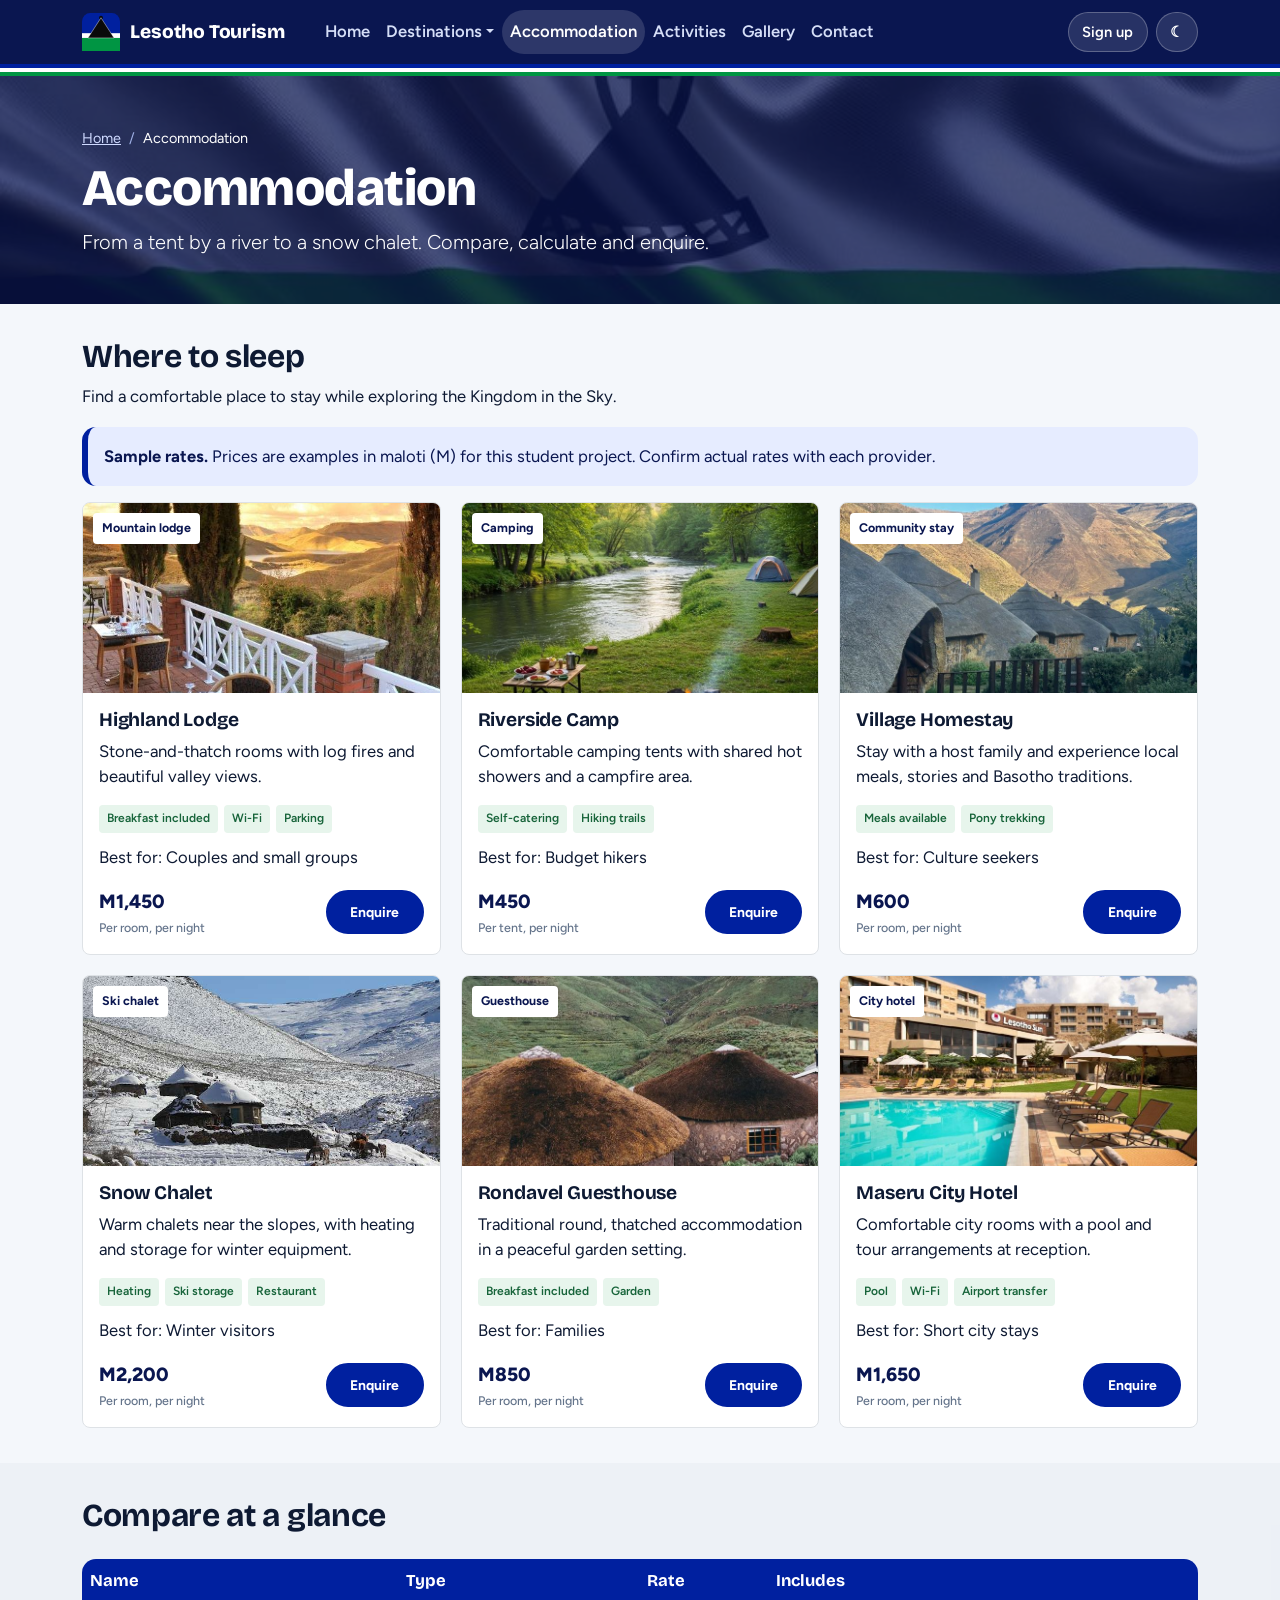
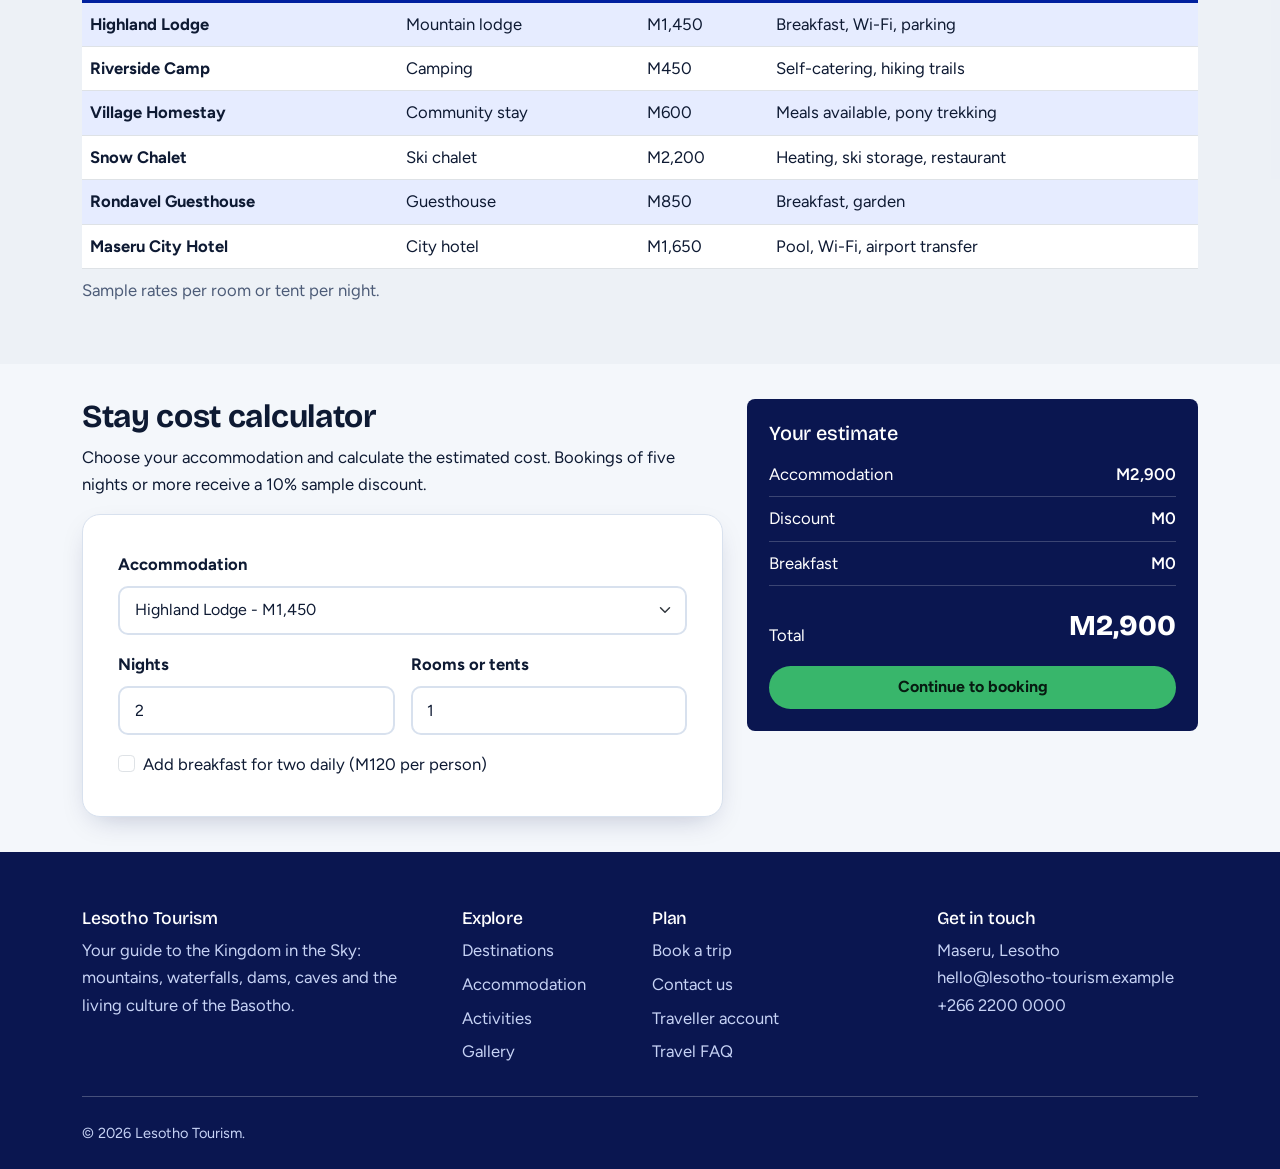
==== commit a97e3185: "Update accommodation.html" ====
--- a/accommodation.html
+++ b/accommodation.html
@@ -197,14 +197,17 @@
             </a>
 
             <button class="navbar-toggler" type="button"
-                data-bs-toggle="collapse" data-bs-target="#mainMenu"
-                aria-controls="mainMenu" aria-expanded="false"
+                data-bs-toggle="collapse"
+                data-bs-target="#mainMenu"
+                aria-controls="mainMenu"
+                aria-expanded="false"
                 aria-label="Open or close the menu">
                 <span class="navbar-toggler-icon"></span>
             </button>
 
             <div class="collapse navbar-collapse" id="mainMenu">
                 <ul class="navbar-nav me-auto mb-2 mb-xl-0 ms-xl-3">
+
                     <li class="nav-item">
                         <a class="nav-link" href="index.html">Home</a>
                     </li>
@@ -227,19 +230,24 @@
                     <li class="nav-item">
                         <a class="nav-link active" href="accommodation.html">Accommodation</a>
                     </li>
+
                     <li class="nav-item">
                         <a class="nav-link" href="activities.html">Activities</a>
                     </li>
+
                     <li class="nav-item">
                         <a class="nav-link" href="gallery.html">Gallery</a>
                     </li>
+
                     <li class="nav-item">
                         <a class="nav-link" href="contact.html">Contact</a>
                     </li>
+
                 </ul>
 
                 <div class="nav-tools">
-                    <a class="icon-btn text-decoration-none" href="contact.html#account" data-welcome>Sign up</a>
+                    <a class="icon-btn text-decoration-none"
+                        href="contact.html#account" data-welcome>Sign up</a>
 
                     <button class="icon-btn" type="button"
                         data-theme-toggle aria-pressed="false"
@@ -257,15 +265,23 @@
 
 <section class="page-hero" aria-labelledby="pageTitle">
     <div class="container">
+
         <nav aria-label="Breadcrumb">
             <ol class="breadcrumb breadcrumb-lt mb-2">
-                <li class="breadcrumb-item"><a href="index.html">Home</a></li>
-                <li class="breadcrumb-item active" aria-current="page">Accommodation</li>
+                <li class="breadcrumb-item">
+                    <a href="index.html">Home</a>
+                </li>
+                <li class="breadcrumb-item active" aria-current="page">
+                    Accommodation
+                </li>
             </ol>
         </nav>
 
         <h1 id="pageTitle">Accommodation</h1>
-        <p class="lead mb-0">From a tent by a river to a snow chalet. Compare, calculate and enquire.</p>
+        <p class="lead mb-0">
+            From a tent by a river to a snow chalet. Compare, calculate and enquire.
+        </p>
+
     </div>
 </section>
 
@@ -273,31 +289,42 @@
 
     <section class="stay-section" aria-labelledby="stayTitle">
         <div class="container">
+
             <h2 id="stayTitle">Where to sleep</h2>
             <p>Find a comfortable place to stay while exploring the Kingdom in the Sky.</p>
 
             <div class="alert alert-lt-info mt-3" role="note">
-                <strong>Sample rates.</strong> Prices are examples in maloti (M) for this student project. Confirm actual rates with each provider.
+                <strong>Sample rates.</strong>
+                Prices are examples in maloti (M) for this student project.
+                Confirm actual rates with each provider.
             </div>
 
             <div class="stay-grid">
 
                 <article class="stay-card">
                     <div class="stay-image">
-                        <img src="images/stay-lodge.jpg" alt="Mountain lodge with stone buildings and views of the Lesotho highlands" loading="lazy" width="800" height="600">
+                        <img src="images/stay-lodge.jpg"
+                            alt="Mountain lodge with stone buildings and views of the Lesotho highlands"
+                            loading="lazy" width="800" height="600">
                         <span class="stay-tag">Mountain lodge</span>
                     </div>
+
                     <div class="stay-body">
                         <h3>Highland Lodge</h3>
                         <p>Stone-and-thatch rooms with log fires and beautiful valley views.</p>
+
                         <div class="stay-features">
                             <span class="stay-feature">Breakfast included</span>
                             <span class="stay-feature">Wi-Fi</span>
                             <span class="stay-feature">Parking</span>
                         </div>
+
                         <p class="where">Best for: Couples and small groups</p>
+
                         <div class="stay-bottom">
-                            <span class="stay-price">M1,450<small>Per room, per night</small></span>
+                            <span class="stay-price">M1,450
+                                <small>Per room, per night</small>
+                            </span>
                             <a class="btn btn-brand btn-sm" href="contact.html#booking">Enquire</a>
                         </div>
                     </div>
@@ -305,19 +332,27 @@
 
                 <article class="stay-card">
                     <div class="stay-image">
-                        <img src="images/stay-camp.jpg" alt="Camping tents beside a river in a scenic mountain landscape" loading="lazy" width="800" height="600">
+                        <img src="images/stay-camp.jpg"
+                            alt="Camping tents beside a river in a scenic mountain landscape"
+                            loading="lazy" width="800" height="600">
                         <span class="stay-tag">Camping</span>
                     </div>
+
                     <div class="stay-body">
                         <h3>Riverside Camp</h3>
                         <p>Comfortable camping tents with shared hot showers and a campfire area.</p>
+
                         <div class="stay-features">
                             <span class="stay-feature">Self-catering</span>
                             <span class="stay-feature">Hiking trails</span>
                         </div>
+
                         <p class="where">Best for: Budget hikers</p>
+
                         <div class="stay-bottom">
-                            <span class="stay-price">M450<small>Per tent, per night</small></span>
+                            <span class="stay-price">M450
+                                <small>Per tent, per night</small>
+                            </span>
                             <a class="btn btn-brand btn-sm" href="contact.html#booking">Enquire</a>
                         </div>
                     </div>
@@ -325,19 +360,27 @@
 
                 <article class="stay-card">
                     <div class="stay-image">
-                        <img src="images/stay-village.jpg" alt="Traditional village homes in the Lesotho countryside" loading="lazy" width="800" height="600">
+                        <img src="images/stay-village.jpg"
+                            alt="Traditional village homes in the Lesotho countryside"
+                            loading="lazy" width="800" height="600">
                         <span class="stay-tag">Community stay</span>
                     </div>
+
                     <div class="stay-body">
                         <h3>Village Homestay</h3>
                         <p>Stay with a host family and experience local meals, stories and Basotho traditions.</p>
+
                         <div class="stay-features">
                             <span class="stay-feature">Meals available</span>
                             <span class="stay-feature">Pony trekking</span>
                         </div>
+
                         <p class="where">Best for: Culture seekers</p>
+
                         <div class="stay-bottom">
-                            <span class="stay-price">M600<small>Per room, per night</small></span>
+                            <span class="stay-price">M600
+                                <small>Per room, per night</small>
+                            </span>
                             <a class="btn btn-brand btn-sm" href="contact.html#booking">Enquire</a>
                         </div>
                     </div>
@@ -345,20 +388,28 @@
 
                 <article class="stay-card">
                     <div class="stay-image">
-                        <img src="images/stay-chalet.jpg" alt="Mountain chalet surrounded by highland scenery" loading="lazy" width="800" height="600">
+                        <img src="images/stay-chalet.jpg"
+                            alt="Mountain chalet surrounded by highland scenery"
+                            loading="lazy" width="800" height="600">
                         <span class="stay-tag">Ski chalet</span>
                     </div>
+
                     <div class="stay-body">
                         <h3>Snow Chalet</h3>
                         <p>Warm chalets near the slopes, with heating and storage for winter equipment.</p>
+
                         <div class="stay-features">
                             <span class="stay-feature">Heating</span>
                             <span class="stay-feature">Ski storage</span>
                             <span class="stay-feature">Restaurant</span>
                         </div>
+
                         <p class="where">Best for: Winter visitors</p>
+
                         <div class="stay-bottom">
-                            <span class="stay-price">M2,200<small>Per room, per night</small></span>
+                            <span class="stay-price">M2,200
+                                <small>Per room, per night</small>
+                            </span>
                             <a class="btn btn-brand btn-sm" href="contact.html#booking">Enquire</a>
                         </div>
                     </div>
@@ -366,19 +417,27 @@
 
                 <article class="stay-card">
                     <div class="stay-image">
-                        <img src="images/stay-rondavel.jpg" alt="Traditional round thatched rondavel in a green garden" loading="lazy" width="800" height="600">
+                        <img src="images/stay-rondavel.jpg"
+                            alt="Traditional round thatched rondavel in a green garden"
+                            loading="lazy" width="800" height="600">
                         <span class="stay-tag">Guesthouse</span>
                     </div>
+
                     <div class="stay-body">
                         <h3>Rondavel Guesthouse</h3>
                         <p>Traditional round, thatched accommodation in a peaceful garden setting.</p>
+
                         <div class="stay-features">
                             <span class="stay-feature">Breakfast included</span>
                             <span class="stay-feature">Garden</span>
                         </div>
+
                         <p class="where">Best for: Families</p>
+
                         <div class="stay-bottom">
-                            <span class="stay-price">M850<small>Per room, per night</small></span>
+                            <span class="stay-price">M850
+                                <small>Per room, per night</small>
+                            </span>
                             <a class="btn btn-brand btn-sm" href="contact.html#booking">Enquire</a>
                         </div>
                     </div>
@@ -386,20 +445,28 @@
 
                 <article class="stay-card">
                     <div class="stay-image">
-                        <img src="images/stay-hotel.jpg" alt="Modern hotel building in Maseru with guest facilities" loading="lazy" width="800" height="600">
+                        <img src="images/stay-hotel.jpg"
+                            alt="Modern hotel building in Maseru with guest facilities"
+                            loading="lazy" width="800" height="600">
                         <span class="stay-tag">City hotel</span>
                     </div>
+
                     <div class="stay-body">
                         <h3>Maseru City Hotel</h3>
                         <p>Comfortable city rooms with a pool and tour arrangements at reception.</p>
+
                         <div class="stay-features">
                             <span class="stay-feature">Pool</span>
                             <span class="stay-feature">Wi-Fi</span>
                             <span class="stay-feature">Airport transfer</span>
                         </div>
+
                         <p class="where">Best for: Short city stays</p>
+
                         <div class="stay-bottom">
-                            <span class="stay-price">M1,650<small>Per room, per night</small></span>
+                            <span class="stay-price">M1,650
+                                <small>Per room, per night</small>
+                            </span>
                             <a class="btn btn-brand btn-sm" href="contact.html#booking">Enquire</a>
                         </div>
                     </div>
@@ -411,11 +478,15 @@
 
     <section class="stay-section stay-section-alt" aria-labelledby="cmpTitle">
         <div class="container">
+
             <h2 id="cmpTitle" class="mb-4">Compare at a glance</h2>
 
             <div class="table-responsive">
                 <table class="table table-lt table-striped align-middle">
-                    <caption class="text-muted-lt">Sample rates per room or tent per night.</caption>
+                    <caption class="text-muted-lt">
+                        Sample rates per room or tent per night.
+                    </caption>
+
                     <thead>
                         <tr>
                             <th scope="col">Name</th>
@@ -424,13 +495,44 @@
                             <th scope="col">Includes</th>
                         </tr>
                     </thead>
+
                     <tbody>
-                        <tr><th scope="row">Highland Lodge</th><td>Mountain lodge</td><td>M1,450</td><td>Breakfast, Wi-Fi, parking</td></tr>
-                        <tr><th scope="row">Riverside Camp</th><td>Camping</td><td>M450</td><td>Self-catering, hiking trails</td></tr>
-                        <tr><th scope="row">Village Homestay</th><td>Community stay</td><td>M600</td><td>Meals available, pony trekking</td></tr>
-                        <tr><th scope="row">Snow Chalet</th><td>Ski chalet</td><td>M2,200</td><td>Heating, ski storage, restaurant</td></tr>
-                        <tr><th scope="row">Rondavel Guesthouse</th><td>Guesthouse</td><td>M850</td><td>Breakfast, garden</td></tr>
-                        <tr><th scope="row">Maseru City Hotel</th><td>City hotel</td><td>M1,650</td><td>Pool, Wi-Fi, airport transfer</td></tr>
+                        <tr>
+                            <th scope="row">Highland Lodge</th>
+                            <td>Mountain lodge</td>
+                            <td>M1,450</td>
+                            <td>Breakfast, Wi-Fi, parking</td>
+                        </tr>
+                        <tr>
+                            <th scope="row">Riverside Camp</th>
+                            <td>Camping</td>
+                            <td>M450</td>
+                            <td>Self-catering, hiking trails</td>
+                        </tr>
+                        <tr>
+                            <th scope="row">Village Homestay</th>
+                            <td>Community stay</td>
+                            <td>M600</td>
+                            <td>Meals available, pony trekking</td>
+                        </tr>
+                        <tr>
+                            <th scope="row">Snow Chalet</th>
+                            <td>Ski chalet</td>
+                            <td>M2,200</td>
+                            <td>Heating, ski storage, restaurant</td>
+                        </tr>
+                        <tr>
+                            <th scope="row">Rondavel Guesthouse</th>
+                            <td>Guesthouse</td>
+                            <td>M850</td>
+                            <td>Breakfast, garden</td>
+                        </tr>
+                        <tr>
+                            <th scope="row">Maseru City Hotel</th>
+                            <td>City hotel</td>
+                            <td>M1,650</td>
+                            <td>Pool, Wi-Fi, airport transfer</td>
+                        </tr>
                     </tbody>
                 </table>
             </div>
@@ -439,15 +541,23 @@
 
     <section class="stay-section" aria-labelledby="calcTitle">
         <div class="container">
+
             <div class="row g-4 align-items-start">
+
                 <div class="col-lg-7">
                     <h2 id="calcTitle">Stay cost calculator</h2>
-                    <p>Choose your accommodation and calculate the estimated cost. Bookings of five nights or more receive a 10% sample discount.</p>
+
+                    <p>
+                        Choose your accommodation and calculate the estimated cost.
+                        Bookings of five nights or more receive a 10% sample discount.
+                    </p>
 
                     <form id="stayCalc" class="form-panel">
                         <div class="row g-3">
+
                             <div class="col-12">
                                 <label class="form-label" for="scStay">Accommodation</label>
+
                                 <select id="scStay" name="stay" class="form-select">
                                     <option value="stay-lodge" data-rate="1450">Highland Lodge - M1,450</option>
                                     <option value="stay-camp" data-rate="450">Riverside Camp - M450</option>
@@ -460,26 +570,35 @@
 
                             <div class="col-6">
                                 <label class="form-label" for="scNights">Nights</label>
-                                <input id="scNights" name="nights" type="number" class="form-control" min="1" max="30" value="2" required>
+                                <input id="scNights" name="nights" type="number"
+                                    class="form-control" min="1" max="30"
+                                    value="2" required>
                             </div>
 
                             <div class="col-6">
                                 <label class="form-label" for="scRooms">Rooms or tents</label>
-                                <input id="scRooms" name="rooms" type="number" class="form-control" min="1" max="10" value="1" required>
+                                <input id="scRooms" name="rooms" type="number"
+                                    class="form-control" min="1" max="10"
+                                    value="1" required>
                             </div>
 
                             <div class="col-12">
                                 <div class="form-check">
-                                    <input class="form-check-input" type="checkbox" id="scBreakfast" name="breakfast">
-                                    <label class="form-check-label" for="scBreakfast">Add breakfast for two daily (M120 per person)</label>
+                                    <input class="form-check-input" type="checkbox"
+                                        id="scBreakfast" name="breakfast">
+                                    <label class="form-check-label" for="scBreakfast">
+                                        Add breakfast for two daily (M120 per person)
+                                    </label>
                                 </div>
                             </div>
+
                         </div>
                     </form>
                 </div>
 
                 <div class="col-lg-5">
                     <div class="calc-result" aria-live="polite" aria-atomic="true">
+
                         <h3 class="h5 text-white">Your estimate</h3>
 
                         <ul class="list-unstyled mb-3" id="scLines">
@@ -493,70 +612,32 @@
                             <span class="total" id="scTotal">M2,900</span>
                         </div>
 
-                        <a href="contact.html#booking" class="btn btn-green w-100 mt-3">Continue to booking</a>
+                        <a href="contact.html#booking" class="btn btn-green w-100 mt-3">
+                            Continue to booking
+                        </a>
+
                     </div>
                 </div>
+
             </div>
         </div>
     </section>
 
-    <section class="stay-section stay-section-alt" aria-labelledby="tipTitle">
-        <div class="container">
-            <h2 id="tipTitle" class="mb-4">Booking tips</h2>
-
-            <div class="accordion" id="tipAccordion">
-                <div class="accordion-item">
-                    <h3 class="accordion-header">
-                        <button class="accordion-button" type="button" data-bs-toggle="collapse" data-bs-target="#t1" aria-expanded="true" aria-controls="t1">
-                            Book early for winter and festivals
-                        </button>
-                    </h3>
-                    <div id="t1" class="accordion-collapse collapse show" data-bs-parent="#tipAccordion">
-                        <div class="accordion-body">
-                            Ski chalets and accommodation during popular festival weeks can fill up quickly. Reserve in advance.
-                        </div>
-                    </div>
-                </div>
-
-                <div class="accordion-item">
-                    <h3 class="accordion-header">
-                        <button class="accordion-button collapsed" type="button" data-bs-toggle="collapse" data-bs-target="#t2" aria-expanded="false" aria-controls="t2">
-                            What to bring to a mountain stay
-                        </button>
-                    </h3>
-                    <div id="t2" class="accordion-collapse collapse" data-bs-parent="#tipAccordion">
-                        <div class="accordion-body">
-                            Pack warm layers, a rain jacket, a torch, sun protection and cash in maloti or rand. Electricity may be limited at remote camps.
-                        </div>
-                    </div>
-                </div>
-
-                <div class="accordion-item">
-                    <h3 class="accordion-header">
-                        <button class="accordion-button collapsed" type="button" data-bs-toggle="collapse" data-bs-target="#t3" aria-expanded="false" aria-controls="t3">
-                            Staying with a host family
-                        </button>
-                    </h3>
-                    <div id="t3" class="accordion-collapse collapse" data-bs-parent="#tipAccordion">
-                        <div class="accordion-body">
-                            Greet people warmly, ask permission before taking photographs and follow your host's guidance on local customs.
-                        </div>
-                    </div>
-                </div>
-            </div>
-        </div>
-    </section>
-
 </main>
 
 <button type="button" class="to-top" id="toTop" aria-label="Back to top">↑</button>
 
 <footer class="lt-footer">
     <div class="container">
+
         <div class="row g-4">
+
             <div class="col-lg-4">
                 <h2 class="h5">Lesotho Tourism</h2>
-                <p>Your guide to the Kingdom in the Sky: mountains, waterfalls, dams, caves and the living culture of the Basotho.</p>
+                <p>
+                    Your guide to the Kingdom in the Sky: mountains, waterfalls,
+                    dams, caves and the living culture of the Basotho.
+                </p>
             </div>
 
             <div class="col-6 col-lg-2">
@@ -587,10 +668,15 @@
                     <a href="tel:+26622000000">+266 2200 0000</a>
                 </address>
             </div>
+
         </div>
 
         <hr class="border-light opacity-25 my-4">
-        <p class="small mb-0">&copy; <span data-year>2026</span> Lesotho Tourism.</p>
+
+        <p class="small mb-0">
+            &copy; <span data-year>2026</span> Lesotho Tourism.
+        </p>
+
     </div>
 </footer>
 
@@ -614,6 +700,7 @@
     function updateCalculator() {
         const selectedOption = staySelect.options[staySelect.selectedIndex];
         const rate = Number(selectedOption.dataset.rate);
+
         const nights = Math.min(30, Math.max(1, Number(nightsInput.value) || 1));
         const rooms = Math.min(10, Math.max(1, Number(roomsInput.value) || 1));
 
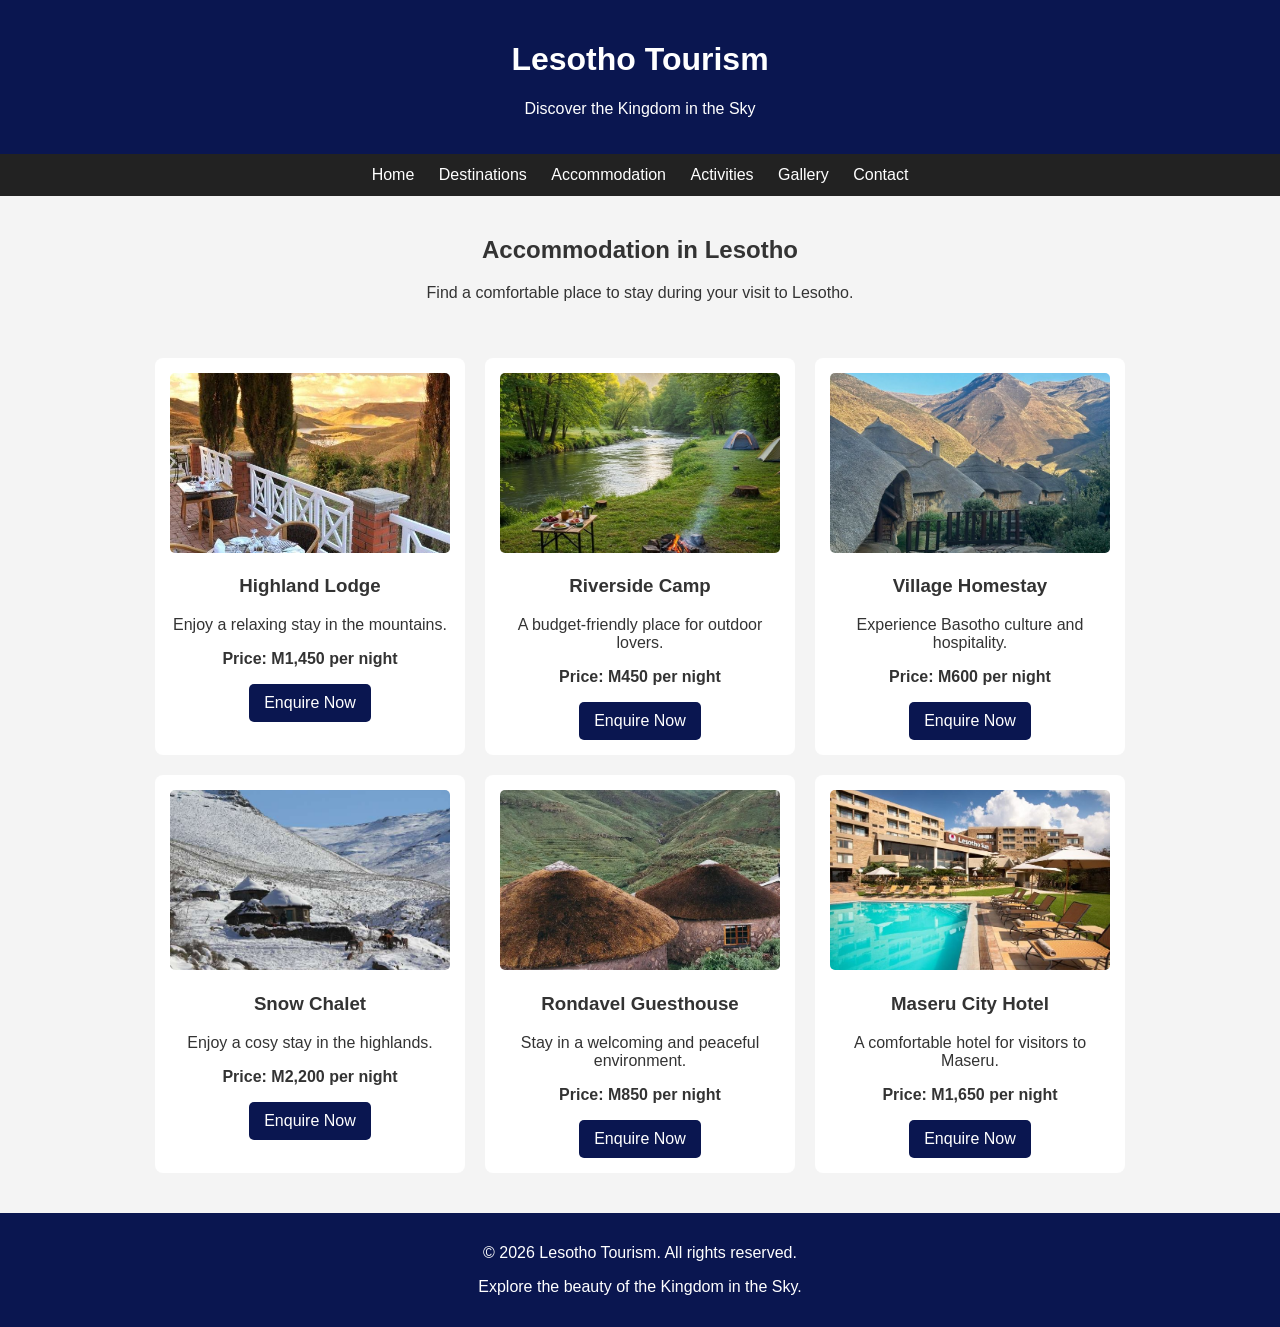
==== commit 6d3eee55: "Update accommodation.html" ====
--- a/accommodation.html
+++ b/accommodation.html
@@ -1,749 +1,166 @@
 
 <!DOCTYPE html>
-<html lang="en" data-bs-theme="light">
+<html lang="en">
 <head>
     <meta charset="UTF-8">
     <meta name="viewport" content="width=device-width, initial-scale=1.0">
-
     <title>Accommodation | Lesotho Tourism</title>
-    <meta name="description" content="Explore lodges, camps, homestays, chalets and hotels in Lesotho. Compare accommodation and calculate your estimated stay cost.">
-    <meta name="theme-color" content="#0a1650">
-
-    <link rel="icon" href="images/favicon.svg" type="image/svg+xml">
-    <link rel="preconnect" href="https://fonts.googleapis.com">
-    <link rel="preconnect" href="https://fonts.gstatic.com" crossorigin>
-    <link href="https://fonts.googleapis.com/css2?family=Bricolage+Grotesque:wght@500;700;800&family=Figtree:wght@400;500;600;700&display=swap" rel="stylesheet">
-    <link href="https://cdn.jsdelivr.net/npm/bootstrap@5.3.3/dist/css/bootstrap.min.css" rel="stylesheet">
-    <link href="css/style.css" rel="stylesheet">
 
     <style>
         body {
-            font-family: 'Figtree', sans-serif;
+            font-family: Arial, sans-serif;
+            margin: 0;
+            background-color: #f4f4f4;
+            color: #333;
         }
 
-        h1, h2, h3, .navbar-brand {
-            font-family: 'Bricolage Grotesque', sans-serif;
+        header {
+            background-color: #0a1650;
+            color: white;
+            text-align: center;
+            padding: 20px;
         }
 
-        .stay-section {
-            padding: 35px 0;
+        nav {
+            background-color: #222;
+            text-align: center;
+            padding: 12px;
         }
 
-        .stay-section-alt {
-            background: rgba(148, 163, 184, 0.08);
+        nav a {
+            color: white;
+            text-decoration: none;
+            margin: 10px;
         }
 
-        .stay-grid {
-            display: grid;
-            grid-template-columns: repeat(3, minmax(0, 1fr));
-            gap: 20px;
+        nav a:hover {
+            color: orange;
         }
 
-        .stay-card {
-            height: 100%;
-            overflow: hidden;
-            background: var(--bs-body-bg, #fff);
-            border: 1px solid var(--bs-border-color, #dee2e6);
+        .intro {
+            text-align: center;
+            padding: 20px;
+        }
+
+        .accommodation {
+            display: flex;
+            flex-wrap: wrap;
+            justify-content: center;
+            gap: 20px;
+            padding: 20px;
+        }
+
+        .card {
+            background-color: white;
+            width: 280px;
+            padding: 15px;
+            text-align: center;
             border-radius: 8px;
         }
 
-        .stay-image {
-            height: 190px;
-            position: relative;
-            overflow: hidden;
-            background: #e2e8f0;
+        .card img {
+            width: 100%;
+            height: 180px;
+            object-fit: cover;
+            border-radius: 5px;
         }
 
-        .stay-image img {
-            width: 100%;
-            height: 100%;
-            object-fit: cover;
-            display: block;
+        .card a {
+            display: inline-block;
+            background-color: #0a1650;
+            color: white;
+            padding: 10px 15px;
+            text-decoration: none;
+            border-radius: 5px;
         }
 
-        .stay-tag {
-            position: absolute;
-            top: 10px;
-            left: 10px;
-            padding: 5px 9px;
-            background: #fff;
-            color: #0a1650;
-            border-radius: 4px;
-            font-size: 0.78rem;
-            font-weight: 700;
-        }
-
-        .stay-body {
-            padding: 16px;
-        }
-
-        .stay-body h3 {
-            font-size: 1.2rem;
-            margin-bottom: 8px;
-        }
-
-        .stay-body p {
-            line-height: 1.5;
-        }
-
-        .stay-features {
-            display: flex;
-            flex-wrap: wrap;
-            gap: 6px;
-            margin: 12px 0;
-        }
-
-        .stay-feature {
-            padding: 4px 8px;
-            background: #e7f5ec;
-            color: #17643a;
-            border-radius: 4px;
-            font-size: 0.75rem;
-            font-weight: 600;
-        }
-
-        .stay-price {
-            color: #0a1650;
-            font-size: 1.2rem;
-            font-weight: 800;
-        }
-
-        .stay-price small {
-            display: block;
-            color: #64748b;
-            font-size: 0.78rem;
-            font-weight: 500;
-        }
-
-        .stay-bottom {
-            display: flex;
-            align-items: center;
-            justify-content: space-between;
-            gap: 10px;
-            margin-top: 16px;
-        }
-
-        .calc-result {
-            padding: 22px;
-            background: #0a1650;
+        footer {
+            background-color: #0a1650;
             color: white;
-            border-radius: 8px;
-        }
-
-        .calc-result .total {
-            font-size: 1.8rem;
-            font-weight: 800;
-        }
-
-        .calc-result li {
-            display: flex;
-            justify-content: space-between;
-            gap: 12px;
-            padding: 8px 0;
-            border-bottom: 1px solid rgba(255, 255, 255, 0.2);
-        }
-
-        .calc-result li span:last-child {
-            text-align: right;
-            font-weight: 600;
-        }
-
-        .btn-green {
-            background: #38b66b;
-            color: #071b11;
-            border: none;
-            font-weight: 700;
-        }
-
-        .btn-green:hover {
-            background: #56d483;
-            color: #071b11;
-        }
-
-        @media (max-width: 991px) {
-            .stay-grid {
-                grid-template-columns: repeat(2, minmax(0, 1fr));
-            }
-        }
-
-        @media (max-width: 575px) {
-            .stay-grid {
-                grid-template-columns: 1fr;
-            }
-
-            .stay-image {
-                height: 220px;
-            }
-
-            .stay-bottom {
-                align-items: flex-start;
-                flex-direction: column;
-            }
+            text-align: center;
+            padding: 15px;
+            margin-top: 20px;
         }
     </style>
 </head>
 
 <body>
 
-<a class="skip-link" href="#main">Skip to main content</a>
+    <header>
+        <h1>Lesotho Tourism</h1>
+        <p>Discover the Kingdom in the Sky</p>
+    </header>
 
-<header>
-    <nav class="navbar navbar-expand-xl lt-nav" aria-label="Main navigation">
-        <div class="container">
-
-            <a class="navbar-brand" href="index.html">
-                <img src="images/logo.svg" alt="" width="38" height="38">
-                <span>Lesotho Tourism</span>
-            </a>
-
-            <button class="navbar-toggler" type="button"
-                data-bs-toggle="collapse"
-                data-bs-target="#mainMenu"
-                aria-controls="mainMenu"
-                aria-expanded="false"
-                aria-label="Open or close the menu">
-                <span class="navbar-toggler-icon"></span>
-            </button>
-
-            <div class="collapse navbar-collapse" id="mainMenu">
-                <ul class="navbar-nav me-auto mb-2 mb-xl-0 ms-xl-3">
-
-                    <li class="nav-item">
-                        <a class="nav-link" href="index.html">Home</a>
-                    </li>
-
-                    <li class="nav-item dropdown">
-                        <a class="nav-link dropdown-toggle" href="#"
-                            role="button" data-bs-toggle="dropdown"
-                            aria-expanded="false">Destinations</a>
-
-                        <ul class="dropdown-menu">
-                            <li><a class="dropdown-item" href="destinations.html">All 25 places</a></li>
-                            <li><hr class="dropdown-divider"></li>
-                            <li><a class="dropdown-item" href="destinations.html?cat=Mountains%20%26%20Nature">Mountains &amp; Nature</a></li>
-                            <li><a class="dropdown-item" href="destinations.html?cat=Dams%20%26%20Highlands">Dams &amp; Highlands</a></li>
-                            <li><a class="dropdown-item" href="destinations.html?cat=History%20%26%20Culture">History &amp; Culture</a></li>
-                            <li><a class="dropdown-item" href="destinations.html?cat=More%20to%20explore">More to explore</a></li>
-                        </ul>
-                    </li>
-
-                    <li class="nav-item">
-                        <a class="nav-link active" href="accommodation.html">Accommodation</a>
-                    </li>
-
-                    <li class="nav-item">
-                        <a class="nav-link" href="activities.html">Activities</a>
-                    </li>
-
-                    <li class="nav-item">
-                        <a class="nav-link" href="gallery.html">Gallery</a>
-                    </li>
-
-                    <li class="nav-item">
-                        <a class="nav-link" href="contact.html">Contact</a>
-                    </li>
-
-                </ul>
-
-                <div class="nav-tools">
-                    <a class="icon-btn text-decoration-none"
-                        href="contact.html#account" data-welcome>Sign up</a>
-
-                    <button class="icon-btn" type="button"
-                        data-theme-toggle aria-pressed="false"
-                        aria-label="Switch between light and dark mode">
-                        <span class="ico" aria-hidden="true">☾</span>
-                        <span class="label">Dark mode</span>
-                    </button>
-                </div>
-            </div>
-        </div>
+    <nav>
+        <a href="index.html">Home</a>
+        <a href="destinations.html">Destinations</a>
+        <a href="accommodation.html">Accommodation</a>
+        <a href="activities.html">Activities</a>
+        <a href="gallery.html">Gallery</a>
+        <a href="contact.html">Contact</a>
     </nav>
 
-    <div class="flag-stripe" role="presentation"></div>
-</header>
-
-<section class="page-hero" aria-labelledby="pageTitle">
-    <div class="container">
-
-        <nav aria-label="Breadcrumb">
-            <ol class="breadcrumb breadcrumb-lt mb-2">
-                <li class="breadcrumb-item">
-                    <a href="index.html">Home</a>
-                </li>
-                <li class="breadcrumb-item active" aria-current="page">
-                    Accommodation
-                </li>
-            </ol>
-        </nav>
-
-        <h1 id="pageTitle">Accommodation</h1>
-        <p class="lead mb-0">
-            From a tent by a river to a snow chalet. Compare, calculate and enquire.
-        </p>
-
-    </div>
-</section>
-
-<main id="main">
-
-    <section class="stay-section" aria-labelledby="stayTitle">
-        <div class="container">
-
-            <h2 id="stayTitle">Where to sleep</h2>
-            <p>Find a comfortable place to stay while exploring the Kingdom in the Sky.</p>
-
-            <div class="alert alert-lt-info mt-3" role="note">
-                <strong>Sample rates.</strong>
-                Prices are examples in maloti (M) for this student project.
-                Confirm actual rates with each provider.
-            </div>
-
-            <div class="stay-grid">
-
-                <article class="stay-card">
-                    <div class="stay-image">
-                        <img src="images/stay-lodge.jpg"
-                            alt="Mountain lodge with stone buildings and views of the Lesotho highlands"
-                            loading="lazy" width="800" height="600">
-                        <span class="stay-tag">Mountain lodge</span>
-                    </div>
-
-                    <div class="stay-body">
-                        <h3>Highland Lodge</h3>
-                        <p>Stone-and-thatch rooms with log fires and beautiful valley views.</p>
-
-                        <div class="stay-features">
-                            <span class="stay-feature">Breakfast included</span>
-                            <span class="stay-feature">Wi-Fi</span>
-                            <span class="stay-feature">Parking</span>
-                        </div>
-
-                        <p class="where">Best for: Couples and small groups</p>
-
-                        <div class="stay-bottom">
-                            <span class="stay-price">M1,450
-                                <small>Per room, per night</small>
-                            </span>
-                            <a class="btn btn-brand btn-sm" href="contact.html#booking">Enquire</a>
-                        </div>
-                    </div>
-                </article>
-
-                <article class="stay-card">
-                    <div class="stay-image">
-                        <img src="images/stay-camp.jpg"
-                            alt="Camping tents beside a river in a scenic mountain landscape"
-                            loading="lazy" width="800" height="600">
-                        <span class="stay-tag">Camping</span>
-                    </div>
-
-                    <div class="stay-body">
-                        <h3>Riverside Camp</h3>
-                        <p>Comfortable camping tents with shared hot showers and a campfire area.</p>
-
-                        <div class="stay-features">
-                            <span class="stay-feature">Self-catering</span>
-                            <span class="stay-feature">Hiking trails</span>
-                        </div>
-
-                        <p class="where">Best for: Budget hikers</p>
-
-                        <div class="stay-bottom">
-                            <span class="stay-price">M450
-                                <small>Per tent, per night</small>
-                            </span>
-                            <a class="btn btn-brand btn-sm" href="contact.html#booking">Enquire</a>
-                        </div>
-                    </div>
-                </article>
-
-                <article class="stay-card">
-                    <div class="stay-image">
-                        <img src="images/stay-village.jpg"
-                            alt="Traditional village homes in the Lesotho countryside"
-                            loading="lazy" width="800" height="600">
-                        <span class="stay-tag">Community stay</span>
-                    </div>
-
-                    <div class="stay-body">
-                        <h3>Village Homestay</h3>
-                        <p>Stay with a host family and experience local meals, stories and Basotho traditions.</p>
-
-                        <div class="stay-features">
-                            <span class="stay-feature">Meals available</span>
-                            <span class="stay-feature">Pony trekking</span>
-                        </div>
-
-                        <p class="where">Best for: Culture seekers</p>
-
-                        <div class="stay-bottom">
-                            <span class="stay-price">M600
-                                <small>Per room, per night</small>
-                            </span>
-                            <a class="btn btn-brand btn-sm" href="contact.html#booking">Enquire</a>
-                        </div>
-                    </div>
-                </article>
-
-                <article class="stay-card">
-                    <div class="stay-image">
-                        <img src="images/stay-chalet.jpg"
-                            alt="Mountain chalet surrounded by highland scenery"
-                            loading="lazy" width="800" height="600">
-                        <span class="stay-tag">Ski chalet</span>
-                    </div>
-
-                    <div class="stay-body">
-                        <h3>Snow Chalet</h3>
-                        <p>Warm chalets near the slopes, with heating and storage for winter equipment.</p>
-
-                        <div class="stay-features">
-                            <span class="stay-feature">Heating</span>
-                            <span class="stay-feature">Ski storage</span>
-                            <span class="stay-feature">Restaurant</span>
-                        </div>
-
-                        <p class="where">Best for: Winter visitors</p>
-
-                        <div class="stay-bottom">
-                            <span class="stay-price">M2,200
-                                <small>Per room, per night</small>
-                            </span>
-                            <a class="btn btn-brand btn-sm" href="contact.html#booking">Enquire</a>
-                        </div>
-                    </div>
-                </article>
-
-                <article class="stay-card">
-                    <div class="stay-image">
-                        <img src="images/stay-rondavel.jpg"
-                            alt="Traditional round thatched rondavel in a green garden"
-                            loading="lazy" width="800" height="600">
-                        <span class="stay-tag">Guesthouse</span>
-                    </div>
-
-                    <div class="stay-body">
-                        <h3>Rondavel Guesthouse</h3>
-                        <p>Traditional round, thatched accommodation in a peaceful garden setting.</p>
-
-                        <div class="stay-features">
-                            <span class="stay-feature">Breakfast included</span>
-                            <span class="stay-feature">Garden</span>
-                        </div>
-
-                        <p class="where">Best for: Families</p>
-
-                        <div class="stay-bottom">
-                            <span class="stay-price">M850
-                                <small>Per room, per night</small>
-                            </span>
-                            <a class="btn btn-brand btn-sm" href="contact.html#booking">Enquire</a>
-                        </div>
-                    </div>
-                </article>
-
-                <article class="stay-card">
-                    <div class="stay-image">
-                        <img src="images/stay-hotel.jpg"
-                            alt="Modern hotel building in Maseru with guest facilities"
-                            loading="lazy" width="800" height="600">
-                        <span class="stay-tag">City hotel</span>
-                    </div>
-
-                    <div class="stay-body">
-                        <h3>Maseru City Hotel</h3>
-                        <p>Comfortable city rooms with a pool and tour arrangements at reception.</p>
-
-                        <div class="stay-features">
-                            <span class="stay-feature">Pool</span>
-                            <span class="stay-feature">Wi-Fi</span>
-                            <span class="stay-feature">Airport transfer</span>
-                        </div>
-
-                        <p class="where">Best for: Short city stays</p>
-
-                        <div class="stay-bottom">
-                            <span class="stay-price">M1,650
-                                <small>Per room, per night</small>
-                            </span>
-                            <a class="btn btn-brand btn-sm" href="contact.html#booking">Enquire</a>
-                        </div>
-                    </div>
-                </article>
-
-            </div>
-        </div>
+    <section class="intro">
+        <h2>Accommodation in Lesotho</h2>
+        <p>Find a comfortable place to stay during your visit to Lesotho.</p>
     </section>
 
-    <section class="stay-section stay-section-alt" aria-labelledby="cmpTitle">
-        <div class="container">
+    <section class="accommodation">
 
-            <h2 id="cmpTitle" class="mb-4">Compare at a glance</h2>
+        <div class="card">
+            <img src="images/stay-lodge.jpg" alt="Highland Lodge">
+            <h3>Highland Lodge</h3>
+            <p>Enjoy a relaxing stay in the mountains.</p>
+            <p><strong>Price: M1,450 per night</strong></p>
+            <a href="contact.html">Enquire Now</a>
+        </div>
 
-            <div class="table-responsive">
-                <table class="table table-lt table-striped align-middle">
-                    <caption class="text-muted-lt">
-                        Sample rates per room or tent per night.
-                    </caption>
+        <div class="card">
+            <img src="images/stay-camp.jpg" alt="Riverside Camp">
+            <h3>Riverside Camp</h3>
+            <p>A budget-friendly place for outdoor lovers.</p>
+            <p><strong>Price: M450 per night</strong></p>
+            <a href="contact.html">Enquire Now</a>
+        </div>
 
-                    <thead>
-                        <tr>
-                            <th scope="col">Name</th>
-                            <th scope="col">Type</th>
-                            <th scope="col">Rate</th>
-                            <th scope="col">Includes</th>
-                        </tr>
-                    </thead>
+        <div class="card">
+            <img src="images/stay-village.jpg" alt="Village Homestay">
+            <h3>Village Homestay</h3>
+            <p>Experience Basotho culture and hospitality.</p>
+            <p><strong>Price: M600 per night</strong></p>
+            <a href="contact.html">Enquire Now</a>
+        </div>
 
-                    <tbody>
-                        <tr>
-                            <th scope="row">Highland Lodge</th>
-                            <td>Mountain lodge</td>
-                            <td>M1,450</td>
-                            <td>Breakfast, Wi-Fi, parking</td>
-                        </tr>
-                        <tr>
-                            <th scope="row">Riverside Camp</th>
-                            <td>Camping</td>
-                            <td>M450</td>
-                            <td>Self-catering, hiking trails</td>
-                        </tr>
-                        <tr>
-                            <th scope="row">Village Homestay</th>
-                            <td>Community stay</td>
-                            <td>M600</td>
-                            <td>Meals available, pony trekking</td>
-                        </tr>
-                        <tr>
-                            <th scope="row">Snow Chalet</th>
-                            <td>Ski chalet</td>
-                            <td>M2,200</td>
-                            <td>Heating, ski storage, restaurant</td>
-                        </tr>
-                        <tr>
-                            <th scope="row">Rondavel Guesthouse</th>
-                            <td>Guesthouse</td>
-                            <td>M850</td>
-                            <td>Breakfast, garden</td>
-                        </tr>
-                        <tr>
-                            <th scope="row">Maseru City Hotel</th>
-                            <td>City hotel</td>
-                            <td>M1,650</td>
-                            <td>Pool, Wi-Fi, airport transfer</td>
-                        </tr>
-                    </tbody>
-                </table>
-            </div>
+        <div class="card">
+            <img src="images/stay-chalet.jpg" alt="Snow Chalet">
+            <h3>Snow Chalet</h3>
+            <p>Enjoy a cosy stay in the highlands.</p>
+            <p><strong>Price: M2,200 per night</strong></p>
+            <a href="contact.html">Enquire Now</a>
         </div>
+
+        <div class="card">
+            <img src="images/stay-rondavel.jpg" alt="Rondavel Guesthouse">
+            <h3>Rondavel Guesthouse</h3>
+            <p>Stay in a welcoming and peaceful environment.</p>
+            <p><strong>Price: M850 per night</strong></p>
+            <a href="contact.html">Enquire Now</a>
+        </div>
+
+        <div class="card">
+            <img src="images/stay-hotel.jpg" alt="Maseru City Hotel">
+            <h3>Maseru City Hotel</h3>
+            <p>A comfortable hotel for visitors to Maseru.</p>
+            <p><strong>Price: M1,650 per night</strong></p>
+            <a href="contact.html">Enquire Now</a>
+        </div>
+
     </section>
 
-    <section class="stay-section" aria-labelledby="calcTitle">
-        <div class="container">
-
-            <div class="row g-4 align-items-start">
-
-                <div class="col-lg-7">
-                    <h2 id="calcTitle">Stay cost calculator</h2>
-
-                    <p>
-                        Choose your accommodation and calculate the estimated cost.
-                        Bookings of five nights or more receive a 10% sample discount.
-                    </p>
-
-                    <form id="stayCalc" class="form-panel">
-                        <div class="row g-3">
-
-                            <div class="col-12">
-                                <label class="form-label" for="scStay">Accommodation</label>
-
-                                <select id="scStay" name="stay" class="form-select">
-                                    <option value="stay-lodge" data-rate="1450">Highland Lodge - M1,450</option>
-                                    <option value="stay-camp" data-rate="450">Riverside Camp - M450</option>
-                                    <option value="stay-village" data-rate="600">Village Homestay - M600</option>
-                                    <option value="stay-chalet" data-rate="2200">Snow Chalet - M2,200</option>
-                                    <option value="stay-rondavel" data-rate="850">Rondavel Guesthouse - M850</option>
-                                    <option value="stay-hotel" data-rate="1650">Maseru City Hotel - M1,650</option>
-                                </select>
-                            </div>
-
-                            <div class="col-6">
-                                <label class="form-label" for="scNights">Nights</label>
-                                <input id="scNights" name="nights" type="number"
-                                    class="form-control" min="1" max="30"
-                                    value="2" required>
-                            </div>
-
-                            <div class="col-6">
-                                <label class="form-label" for="scRooms">Rooms or tents</label>
-                                <input id="scRooms" name="rooms" type="number"
-                                    class="form-control" min="1" max="10"
-                                    value="1" required>
-                            </div>
-
-                            <div class="col-12">
-                                <div class="form-check">
-                                    <input class="form-check-input" type="checkbox"
-                                        id="scBreakfast" name="breakfast">
-                                    <label class="form-check-label" for="scBreakfast">
-                                        Add breakfast for two daily (M120 per person)
-                                    </label>
-                                </div>
-                            </div>
-
-                        </div>
-                    </form>
-                </div>
-
-                <div class="col-lg-5">
-                    <div class="calc-result" aria-live="polite" aria-atomic="true">
-
-                        <h3 class="h5 text-white">Your estimate</h3>
-
-                        <ul class="list-unstyled mb-3" id="scLines">
-                            <li><span>Accommodation</span><span>M2,900</span></li>
-                            <li><span>Discount</span><span>M0</span></li>
-                            <li><span>Breakfast</span><span>M0</span></li>
-                        </ul>
-
-                        <div class="d-flex justify-content-between align-items-end gap-3">
-                            <span>Total</span>
-                            <span class="total" id="scTotal">M2,900</span>
-                        </div>
-
-                        <a href="contact.html#booking" class="btn btn-green w-100 mt-3">
-                            Continue to booking
-                        </a>
-
-                    </div>
-                </div>
-
-            </div>
-        </div>
-    </section>
-
-</main>
-
-<button type="button" class="to-top" id="toTop" aria-label="Back to top">↑</button>
-
-<footer class="lt-footer">
-    <div class="container">
-
-        <div class="row g-4">
-
-            <div class="col-lg-4">
-                <h2 class="h5">Lesotho Tourism</h2>
-                <p>
-                    Your guide to the Kingdom in the Sky: mountains, waterfalls,
-                    dams, caves and the living culture of the Basotho.
-                </p>
-            </div>
-
-            <div class="col-6 col-lg-2">
-                <h3 class="h6">Explore</h3>
-                <ul>
-                    <li><a href="destinations.html">Destinations</a></li>
-                    <li><a href="accommodation.html">Accommodation</a></li>
-                    <li><a href="activities.html">Activities</a></li>
-                    <li><a href="gallery.html">Gallery</a></li>
-                </ul>
-            </div>
-
-            <div class="col-6 col-lg-3">
-                <h3 class="h6">Plan</h3>
-                <ul>
-                    <li><a href="contact.html#booking">Book a trip</a></li>
-                    <li><a href="contact.html#contact">Contact us</a></li>
-                    <li><a href="contact.html#account">Traveller account</a></li>
-                    <li><a href="index.html#faq">Travel FAQ</a></li>
-                </ul>
-            </div>
-
-            <div class="col-lg-3">
-                <h3 class="h6">Get in touch</h3>
-                <address class="mb-0">
-                    Maseru, Lesotho<br>
-                    <a href="mailto:hello@lesotho-tourism.example">hello@lesotho-tourism.example</a><br>
-                    <a href="tel:+26622000000">+266 2200 0000</a>
-                </address>
-            </div>
-
-        </div>
-
-        <hr class="border-light opacity-25 my-4">
-
-        <p class="small mb-0">
-            &copy; <span data-year>2026</span> Lesotho Tourism.
-        </p>
-
-    </div>
-</footer>
-
-<script src="https://cdn.jsdelivr.net/npm/bootstrap@5.3.3/dist/js/bootstrap.bundle.min.js"></script>
-<script src="js/data-fallback.js"></script>
-<script src="js/main.js"></script>
-
-<script>
-document.addEventListener("DOMContentLoaded", function () {
-    const staySelect = document.getElementById("scStay");
-    const nightsInput = document.getElementById("scNights");
-    const roomsInput = document.getElementById("scRooms");
-    const breakfastInput = document.getElementById("scBreakfast");
-    const lines = document.getElementById("scLines");
-    const totalDisplay = document.getElementById("scTotal");
-
-    function formatMoney(amount) {
-        return "M" + Math.round(amount).toLocaleString("en-US");
-    }
-
-    function updateCalculator() {
-        const selectedOption = staySelect.options[staySelect.selectedIndex];
-        const rate = Number(selectedOption.dataset.rate);
-
-        const nights = Math.min(30, Math.max(1, Number(nightsInput.value) || 1));
-        const rooms = Math.min(10, Math.max(1, Number(roomsInput.value) || 1));
-
-        nightsInput.value = nights;
-        roomsInput.value = rooms;
-
-        const accommodationCost = rate * nights * rooms;
-        const discount = nights >= 5 ? accommodationCost * 0.10 : 0;
-        const breakfast = breakfastInput.checked ? 240 * nights * rooms : 0;
-        const total = accommodationCost - discount + breakfast;
-
-        lines.innerHTML = "";
-
-        const items = [
-            ["Accommodation", formatMoney(accommodationCost)],
-            ["Discount", discount > 0 ? "-" + formatMoney(discount) : formatMoney(0)],
-            ["Breakfast", formatMoney(breakfast)]
-        ];
-
-        items.forEach(function (item) {
-            const li = document.createElement("li");
-            const label = document.createElement("span");
-            const amount = document.createElement("span");
-
-            label.textContent = item[0];
-            amount.textContent = item[1];
-
-            li.appendChild(label);
-            li.appendChild(amount);
-            lines.appendChild(li);
-        });
-
-        totalDisplay.textContent = formatMoney(total);
-    }
-
-    staySelect.addEventListener("change", updateCalculator);
-    nightsInput.addEventListener("input", updateCalculator);
-    roomsInput.addEventListener("input", updateCalculator);
-    breakfastInput.addEventListener("change", updateCalculator);
-
-    updateCalculator();
-});
-</script>
+    <footer>
+        <p>&copy; 2026 Lesotho Tourism. All rights reserved.</p>
+        <p>Explore the beauty of the Kingdom in the Sky.</p>
+    </footer>
 
 </body>
 </html>
